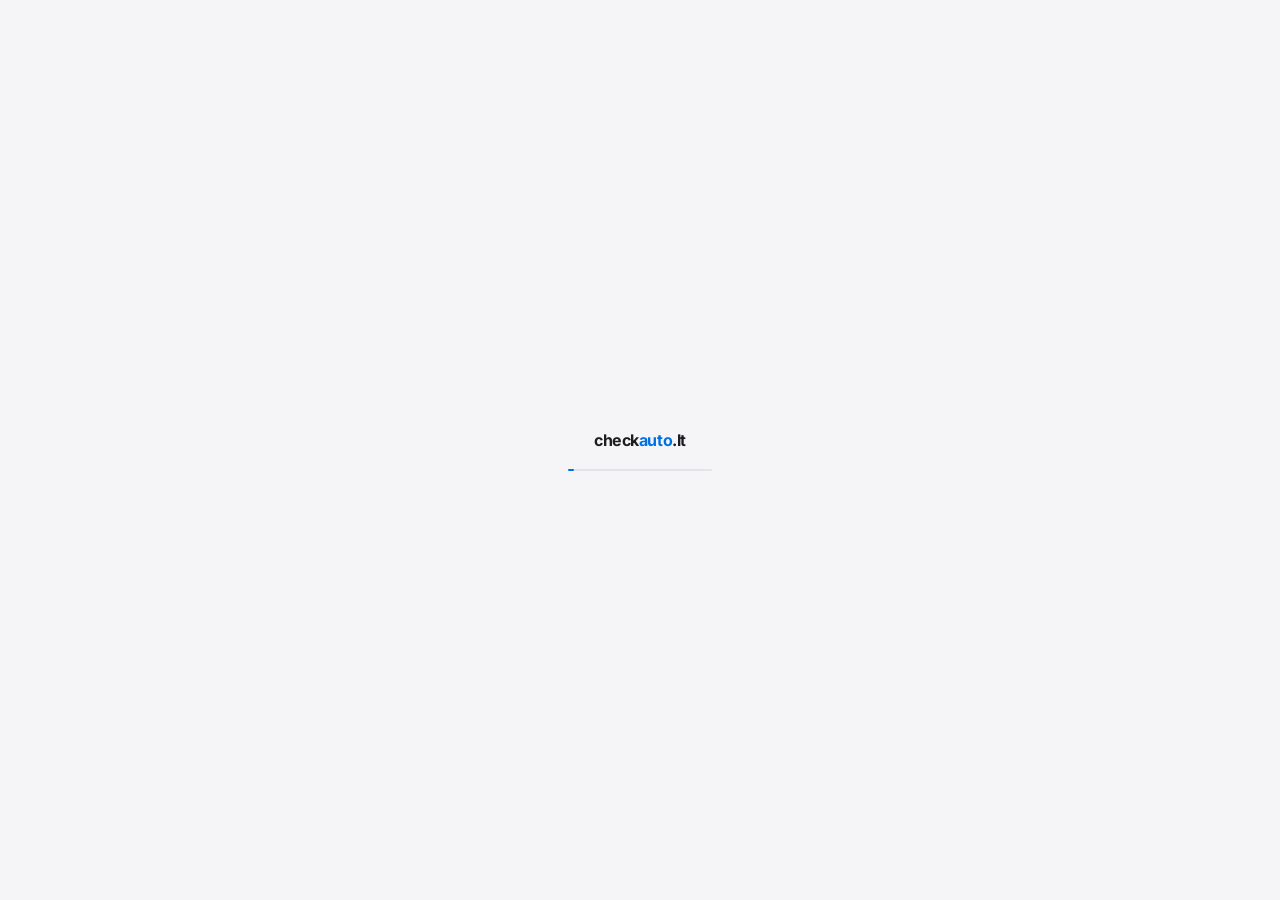
==== index.html @ 71b00481 "Fit company billing details to the invoice PDF; show Bill to Reading the admin-bookings function sho" ====
<!DOCTYPE html>
<html lang="en">
<head>
  <meta charset="UTF-8">
  <meta name="viewport" content="width=device-width, initial-scale=1.0">
  <meta name="robots" content="noindex, nofollow">
  <meta name="referrer" content="no-referrer">
  <meta http-equiv="Content-Security-Policy" content="default-src 'self'; base-uri 'none'; object-src 'none'; script-src 'self'; style-src 'self' 'unsafe-inline'; img-src 'self' data:; connect-src 'self' https://ddhhhieitupjixynjrry.supabase.co wss://ddhhhieitupjixynjrry.supabase.co; form-action 'self'; upgrade-insecure-requests">
  <script src="js/frame-guard.js?v=20260730-1"></script>
  <script defer src="js/startup-progress.js?v=20261004-4"></script>
  <title>Dashboard · checkauto.lt</title>
  <link rel="stylesheet" href="admin.css?v=20261106-9">
  <link rel="icon" type="image/svg+xml" href="favicon.svg">
</head>
<body class="admin-page" data-admin-page="dashboard">
  <a class="admin-skip-link" href="#admin-main">Skip to main content</a>
  <div class="admin-app" data-admin-app>
    <section class="admin-loading" data-admin-loading role="status" aria-live="polite" aria-busy="true" aria-label="Loading admin interface">
      <div>
        <div class="admin-brand">check<span>auto</span>.lt</div>
        <div class="admin-startup-progress" aria-hidden="true"><span data-startup-progress></span></div>
      </div>
    </section>

    <div class="admin-console" data-admin-console hidden>
      <div data-admin-shell></div>
      <main id="admin-main" tabindex="-1" data-page-root></main>
    </div>
  </div>

  <script type="module" src="js/admin.js?v=20261106-10"></script>
</body>
</html>
---- admin.css ----
/* ==========================================================================
   checkauto.lt admin interface

   A single UI foundation for the static admin routes. The system is dense on
   pointer devices, touch-friendly on coarse pointers, and follows the browser
   appearance preference without imitating native platform chrome.

   Brand: the public site's language (Inter, warm neutrals, one blue accent,
   pill buttons, soft borderless tiles). Text links use the darker link blue
   the public site uses so they stay readable on grey surfaces.
   ========================================================================== */

/* Inter, variable 400-700, the same subsets the public site serves. */
@font-face {
  font-family: "Inter";
  font-style: normal;
  font-weight: 400 700;
  font-display: swap;
  src: url("fonts/Inter-latin-ext.woff2?v=20261105-1") format("woff2");
  unicode-range: U+0100-02BA, U+02BD-02C5, U+02C7-02CC, U+02CE-02D7, U+02DD-02FF, U+0304, U+0308, U+0329, U+1D00-1DBF, U+1E00-1E9F, U+1EF2-1EFF, U+2020, U+20A0-20AB, U+20AD-20C0, U+2113, U+2C60-2C7F, U+A720-A7FF;
}

@font-face {
  font-family: "Inter";
  font-style: normal;
  font-weight: 400 700;
  font-display: swap;
  src: url("fonts/Inter-latin.woff2?v=20261105-1") format("woff2");
  unicode-range: U+0000-00FF, U+0131, U+0152-0153, U+02BB-02BC, U+02C6, U+02DA, U+02DC, U+0304, U+0308, U+0329, U+2000-206F, U+20AC, U+2122, U+2191, U+2193, U+2212, U+2215, U+FEFF, U+FFFD;
}

:root {
  color-scheme: light;

  --admin-canvas: #f5f5f7;
  --admin-surface: #ffffff;
  --admin-surface-subtle: #f7f7f8;
  --admin-surface-hover: #efeff2;
  --admin-surface-selected: #e8f2fc;
  --admin-text: #1d1d1f;
  --admin-text-secondary: #6e6e73;
  --admin-text-tertiary: #707075;
  --admin-border: #e3e3e8;
  --admin-border-strong: #bdbdc2;
  --admin-accent: #0071e3;
  --admin-accent-hover: #0077ed;
  --admin-accent-soft: #e8f2fc;
  --admin-link: #0066cc;
  --admin-field: #f0f0f2;
  --admin-field-hover: #e8e8eb;
  --admin-on-accent: #ffffff;
  --admin-focus: #0071e3;
  --admin-danger: #c9251c;
  --admin-danger-hover: #a81e17;
  --admin-danger-soft: #ffefee;
  --admin-warning: #9a5300;
  --admin-warning-soft: #fff3e2;
  --admin-success: #1d7a36;
  --admin-success-soft: #ebf9ee;
  --admin-info: #0066cc;
  --admin-info-soft: #e8f2fc;
  --admin-backdrop: rgb(29 29 31 / 50%);

  --admin-font:
    "Inter",
    -apple-system,
    BlinkMacSystemFont,
    "Segoe UI",
    Roboto,
    Helvetica,
    Arial,
    sans-serif;
  --admin-font-mono:
    ui-monospace,
    Consolas,
    "Liberation Mono",
    monospace;

  --admin-text-xs: 0.8125rem;
  --admin-text-sm: 0.875rem;
  --admin-text-md: 1rem;
  --admin-text-lg: 1.125rem;
  --admin-text-xl: clamp(1.45rem, 2.2vw, 1.8rem);

  --admin-space-1: 0.25rem;
  --admin-space-2: 0.5rem;
  --admin-space-3: 0.875rem;
  --admin-space-4: 1.125rem;
  --admin-space-5: 1.5rem;
  --admin-space-6: 2rem;

  --admin-control-height: 2.25rem;
  --admin-control-radius: 0.5rem;
  --admin-button-radius: 980px;
  --admin-panel-radius: 0.75rem;
  --admin-tile-radius: 1.25rem;
  --admin-sidebar-width: 12.75rem;
  --admin-calendar-hour: 56px;

  --admin-shadow-popover: 0 12px 36px rgb(0 0 0 / 12%);
  --admin-shadow-modal: 0 24px 64px rgb(0 0 0 / 22%);
  --admin-ease: cubic-bezier(0.2, 0, 0, 1);
  --admin-duration: 140ms;
}

*,
*::before,
*::after {
  box-sizing: border-box;
}

html {
  min-width: 0;
  min-height: 100%;
  background: var(--admin-canvas);
  -webkit-text-size-adjust: 100%;
  text-size-adjust: 100%;
}

body {
  min-width: 0;
  min-height: 100vh;
  min-height: 100dvh;
  margin: 0;
  overflow-x: hidden;
  color: var(--admin-text);
  background: var(--admin-canvas);
  font-family: var(--admin-font);
  font-size: var(--admin-text-sm);
  line-height: 1.45;
  -webkit-font-smoothing: antialiased;
  -moz-osx-font-smoothing: grayscale;
}

/* One compact scale for every page, the dashboard included. */
body {
  --admin-text-xl: clamp(1.25rem, 2vw, 1.5rem);
  --admin-space-3: 0.75rem;
  --admin-space-4: 1rem;
  --admin-space-5: 1.25rem;
  --admin-space-6: 1.5rem;
  --admin-panel-header-padding: 0.75rem 1rem;
  --admin-panel-header-compact-padding: 0.375rem 0.75rem;
  --admin-button-weight: 600;
  --admin-segmented-button-height: 2rem;
  --admin-page-root-padding: 0.5rem 0.5rem 1.25rem;
  --admin-field-padding: 0.375rem 0.625rem;
  --admin-textarea-height: 6rem;
  --admin-data-head-padding: 0.375rem 1rem;
  --admin-row-height: 3rem;
  --admin-row-padding: 0.5rem 1rem;
  --admin-mini-item-height: 3rem;
  --admin-mini-item-padding: 0.5rem 0.75rem;
  --admin-empty-height: 5.5rem;
  --admin-empty-compact-height: 3.75rem;
  --admin-empty-compact-padding: 0.75rem;
  --admin-modal-padding: 1.25rem;
}

body.admin-modal-open,
body.admin-slot-editor-open,
body.is-nav-open {
  overflow: hidden;
}

button,
input,
textarea,
select {
  color: inherit;
  font: inherit;
}

button {
  border: 0;
}

button,
summary,
select {
  cursor: pointer;
}

button[disabled],
input[disabled],
textarea[disabled],
select[disabled] {
  cursor: not-allowed;
}

input,
textarea,
select {
  min-width: 0;
}

a {
  color: inherit;
  text-decoration: none;
}

h1,
h2,
h3,
h4,
p {
  margin: 0;
}

h1,
h2,
h3,
h4 {
  color: var(--admin-text);
  line-height: 1.2;
}

h1 {
  font-size: var(--admin-text-xl);
  font-weight: 700;
  letter-spacing: -0.025em;
}

h2 {
  font-size: var(--admin-text-lg);
  font-weight: 700;
  letter-spacing: -0.012em;
}

h3 {
  font-size: var(--admin-text-md);
  font-weight: 700;
}

h1 {
  font-weight: 700;
}

:is(h2, h3) {
  font-weight: 600;
}

p {
  color: var(--admin-text-secondary);
}

fieldset {
  min-width: 0;
  margin: 0;
  padding: 0;
  border: 0;
}

.admin-page [hidden] {
  display: none !important;
}

.admin-page :is(
  a,
  button,
  input,
  textarea,
  select,
  summary,
  [tabindex]:not([tabindex="-1"])
):focus-visible {
  outline: 2px solid var(--admin-focus);
  outline-offset: 2px;
}

.admin-page :is(input, textarea, select):focus-visible {
  border-color: var(--admin-focus);
  background-color: var(--admin-surface);
  box-shadow: 0 0 0 3px color-mix(in srgb, var(--admin-focus) 20%, transparent);
}

.admin-skip-link {
  position: fixed;
  z-index: 1000;
  inset-block-start: var(--admin-space-3);
  inset-inline-start: var(--admin-space-3);
  padding: 0.55rem 0.75rem;
  border: 1px solid var(--admin-border-strong);
  border-radius: var(--admin-control-radius);
  color: var(--admin-text);
  background: var(--admin-surface);
  font-weight: 700;
  transform: translateY(calc(-100% - 2rem));
  transition: transform var(--admin-duration) var(--admin-ease);
}

.admin-skip-link:focus {
  box-shadow: var(--admin-shadow-popover);
  transform: translateY(0);
}

/* Headings and regions that only receive focus from script get no ring. */
.admin-page [tabindex="-1"]:focus {
  outline: none;
}

/* Shell and authentication
   ========================================================================== */

.admin-page,
.admin-app,
.admin-console {
  min-height: 100vh;
  min-height: 100dvh;
}

.admin-console {
  width: 100%;
  margin-inline: 0;
  padding: 0.75rem;
  display: grid;
  grid-template-columns: var(--admin-sidebar-width) minmax(0, 1fr);
  align-items: start;
  gap: 0.75rem;
}

[data-admin-shell] {
  display: contents;
}

[data-page-root] {
  grid-column: 2;
  min-width: 0;
  padding: var(--admin-page-root-padding, var(--admin-space-3) var(--admin-space-3) var(--admin-space-6));
}

.admin-sidebar {
  grid-column: 1;
  position: sticky;
  inset-block-start: var(--admin-space-3);
  height: calc(100vh - (2 * var(--admin-space-3)));
  height: calc(100dvh - (2 * var(--admin-space-3)));
  min-height: 28rem;
  overflow-y: auto;
  overscroll-behavior: contain;
  scrollbar-gutter: stable;
  padding: 0.75rem;
  display: flex;
  flex-direction: column;
  border: 1px solid var(--admin-border);
  border-radius: var(--admin-panel-radius);
  background: var(--admin-surface);
}

.admin-brand {
  display: inline-flex;
  align-items: center;
  width: max-content;
  color: var(--admin-text);
  font-size: 1rem;
  font-weight: 700;
  letter-spacing: -0.03em;
}

.admin-brand span {
  color: var(--admin-accent);
}

.admin-sidebar-brand {
  margin: 0;
  padding-inline: 0.5rem;
}

.admin-sidebar-header {
  display: flex;
  align-items: center;
  justify-content: space-between;
  gap: var(--admin-space-1);
  margin-block-end: 0.875rem;
}

.admin-sidebar-header-actions {
  display: flex;
  align-items: center;
  gap: var(--admin-space-1);
  margin-inline-start: auto;
}

.admin-notifications-link {
  position: relative;
  flex: 0 0 auto;
}

.admin-notifications-link .admin-icon {
  width: 1.25rem;
  height: 1.25rem;
}

.admin-notifications-link.is-active,
.admin-notifications-link[aria-current="page"] {
  color: var(--admin-link);
  background: var(--admin-accent-soft);
}

.admin-notifications-link .admin-notification-badge {
  position: absolute;
  inset-block-start: -.2rem;
  inset-inline-end: -.2rem;
  min-width: 1.125rem;
  height: 1.125rem;
  padding-inline: .25rem;
  font-size: .625rem;
  line-height: 1;
  box-shadow: 0 0 0 2px var(--admin-surface);
}

.admin-sidebar .admin-sidebar-close {
  display: none;
}

.admin-sidebar-nav {
  display: grid;
  gap: 0.875rem;
}

[data-admin-owner-nav] {
  display: contents;
}

.admin-nav-group {
  display: grid;
  gap: 0.2rem;
}

.admin-nav-group-label,
.admin-nav-group h2 {
  margin: 0 0 0.25rem;
  padding-inline: var(--admin-space-2);
  color: var(--admin-text-tertiary);
  font-size: 0.75rem;
  font-weight: 600;
  line-height: 1.3;
}

.admin-nav-group a,
.admin-nav a {
  min-height: var(--admin-control-height);
  padding: 0.25rem 0.5rem;
  display: flex;
  align-items: center;
  border: 1px solid transparent;
  border-radius: var(--admin-control-radius);
  color: var(--admin-text-secondary);
  font-weight: 600;
  transition:
    color var(--admin-duration) var(--admin-ease),
    background-color var(--admin-duration) var(--admin-ease);
}

.admin-nav-group a:hover,
.admin-nav a:hover {
  color: var(--admin-text);
  background: var(--admin-surface-hover);
}

.admin-nav-group a.is-active,
.admin-nav-group a[aria-current="page"],
.admin-nav a.is-active,
.admin-nav a[aria-current="page"] {
  color: var(--admin-link);
  background: var(--admin-accent-soft);
}

.admin-nav-unavailable {
  min-height: var(--admin-control-height);
  padding: 0.25rem 0.5rem;
  display: flex;
  align-items: center;
  justify-content: space-between;
  gap: var(--admin-space-1);
  color: var(--admin-text-tertiary);
}

.admin-nav-unavailable-label {
  padding: 0;
  color: inherit;
  background: transparent;
  font-weight: 600;
  text-align: start;
}

.admin-nav-info-wrap {
  position: relative;
  display: inline-flex;
  align-items: center;
}

.admin-nav-info {
  width: 1.75rem;
  height: 1.75rem;
  padding: 0;
  display: inline-grid;
  place-items: center;
  border-radius: var(--admin-control-radius);
  color: var(--admin-text-tertiary);
  background: transparent;
  cursor: help;
}

.admin-nav-info .admin-icon {
  width: 1rem;
  height: 1rem;
}

.admin-nav-info:hover,
.admin-nav-info:focus-visible {
  color: var(--admin-text);
  background: var(--admin-surface-hover);
}

.admin-nav-info-tip {
  position: absolute;
  z-index: 5;
  inset-block-start: calc(100% + 0.15rem);
  inset-inline-end: 0;
  width: max-content;
  max-width: 10rem;
  padding: 0.35rem 0.5rem;
  visibility: hidden;
  border: 1px solid var(--admin-border-strong);
  border-radius: var(--admin-control-radius);
  color: var(--admin-text);
  background: var(--admin-surface);
  box-shadow: var(--admin-shadow-popover);
  font-size: var(--admin-text-xs);
  font-weight: 600;
  pointer-events: none;
}

.admin-nav-info-wrap:is(:hover, :focus-within) .admin-nav-info-tip {
  visibility: visible;
}

.admin-sidebar-account {
  position: relative;
  margin-block-start: auto;
  padding-block-start: 0.75rem;
  border-block-start: 1px solid var(--admin-border);
}

.admin-shell-actions {
  display: grid;
  grid-template-columns: minmax(0, 1fr) auto;
  align-items: center;
  gap: var(--admin-space-1);
}

.admin-account-trigger.admin-button {
  min-width: 0;
  padding-inline: var(--admin-space-2);
  justify-content: flex-start;
  color: var(--admin-text);
}

.admin-account-trigger [data-admin-user] {
  min-width: 0;
  overflow: hidden;
  text-overflow: ellipsis;
  white-space: nowrap;
}

.admin-account-chevron {
  display: flex;
  margin-inline-start: auto;
  color: var(--admin-text-tertiary);
  transform: rotate(-90deg);
}

.admin-account-trigger[aria-expanded="true"] {
  background: var(--admin-surface-hover);
}

.admin-account-trigger[aria-expanded="true"] .admin-account-chevron {
  transform: rotate(90deg);
}

.admin-account-menu {
  position: absolute;
  z-index: 2;
  inset-inline: 0;
  inset-block-end: calc(100% - var(--admin-space-4) + var(--admin-space-2));
  padding: var(--admin-space-1);
  display: grid;
  gap: 0.125rem;
  border: 1px solid var(--admin-border);
  border-radius: var(--admin-panel-radius);
  background: var(--admin-surface);
  box-shadow: var(--admin-shadow-popover);
}

.admin-account-menu-item {
  width: 100%;
  min-height: var(--admin-control-height);
  padding: 0.5rem var(--admin-space-2);
  display: flex;
  align-items: center;
  gap: var(--admin-space-2);
  border: 0;
  border-radius: var(--admin-control-radius);
  color: var(--admin-text);
  background: transparent;
  font: inherit;
  text-align: start;
  cursor: pointer;
}

.admin-account-menu-item:hover,
.admin-account-menu-item:focus-visible {
  background: var(--admin-surface-hover);
}

.admin-account-menu-item:active {
  background: var(--admin-surface-selected);
}

.admin-account-menu-item[data-admin-logout] {
  color: var(--admin-danger);
}

.admin-sync-state.admin-button {
  border-color: transparent;
  border-radius: 50%;
  color: var(--admin-success);
  background: transparent;
}

.admin-sync-state:hover {
  background: var(--admin-success-soft);
}

.admin-sync-state[data-state="loading"] {
  color: var(--admin-info);
  cursor: progress;
}

.admin-sync-state[data-state="loading"]:hover {
  background: var(--admin-info-soft);
}

.admin-sync-state[data-state="error"] {
  color: var(--admin-danger);
}

.admin-sync-state[data-state="error"]:hover {
  background: var(--admin-danger-soft);
}

.admin-sync-state [data-sync-icon] {
  display: none;
}

.admin-sync-state[data-state="synced"] [data-sync-icon="synced"],
.admin-sync-state[data-state="loading"] [data-sync-icon="loading"],
.admin-sync-state[data-state="error"] [data-sync-icon="error"] {
  display: flex;
}

.admin-sync-state [data-sync-icon] .admin-icon {
  width: 1.125rem;
  height: 1.125rem;
  flex-basis: 1.125rem;
}

.admin-sync-state[data-state="loading"] [data-sync-icon] .admin-icon {
  animation: admin-spin 1s linear infinite reverse;
}

.admin-sync-announcement {
  position: absolute;
  width: 1px;
  height: 1px;
  overflow: hidden;
  clip-path: inset(50%);
  white-space: nowrap;
}

.admin-icon-settings {
  -webkit-mask-image: url("icons/settings.svg");
  mask-image: url("icons/settings.svg");
}

.admin-mobile-header,
.admin-sidebar-scrim {
  display: none;
}

.admin-loading,
.admin-login {
  min-height: 100vh;
  min-height: 100dvh;
  padding: 1rem;
  display: grid;
  place-items: center;
}

.admin-loading > div {
  width: min(100%, 22rem);
  padding: var(--admin-space-5);
  border: 1px solid var(--admin-border);
  border-radius: var(--admin-panel-radius);
  background: var(--admin-surface);
}

.admin-loading p {
  margin-block-start: var(--admin-space-2);
}

.admin-loading h1 {
  margin: var(--admin-space-5) 0 0;
  font-size: var(--admin-text-xl);
}

.admin-loading .admin-button {
  margin-block-start: var(--admin-space-4);
}

.admin-loading[data-admin-loading] > div {
  width: 9rem;
  max-width: 100%;
  padding: 0;
  border: 0;
  border-radius: 0;
  background: transparent;
  display: grid;
  justify-items: center;
  gap: 1rem;
}

.admin-startup-progress {
  width: 100%;
  height: 2px;
  overflow: hidden;
  border-radius: 1px;
  background: var(--admin-border);
}

.admin-startup-progress > span {
  display: block;
  width: 100%;
  height: 100%;
  background: var(--admin-accent);
  transform: scaleX(.04);
  transform-origin: left;
  transition: transform 160ms linear;
}

:dir(rtl) .admin-startup-progress > span {
  transform-origin: right;
}

.admin-login-page {
  background: var(--admin-canvas);
}

/* Sign-in, two-step and reset: the wordmark above one borderless card,
   one heading per step, full-width actions stacked under the fields. */
.admin-login-stack {
  width: min(100%, 25rem);
  display: grid;
  gap: 1.5rem;
}

.admin-login-brand {
  justify-self: center;
  font-size: 1.25rem;
}

.admin-login-panel {
  min-width: 0;
  padding: clamp(1.25rem, 5vw, 2rem);
  border-radius: var(--admin-tile-radius);
  background: var(--admin-surface);
}

.admin-login-panel h1 {
  margin: 0;
  font-size: 1.5rem;
  letter-spacing: -0.02em;
}

.admin-login-session {
  margin: var(--admin-space-2) 0 0;
  color: var(--admin-text-secondary);
}

.admin-login-panel form {
  margin-block-start: 1.25rem;
  display: grid;
  gap: 1rem;
}

.admin-login-panel form > .admin-button,
.admin-mfa-actions .admin-button {
  width: 100%;
}

.admin-mfa-step > p {
  margin: var(--admin-space-2) 0 0;
  color: var(--admin-text-secondary);
  line-height: 1.55;
}

.admin-password-guidance {
  margin: calc(var(--admin-space-2) * -1) 0 0;
  color: var(--admin-text-secondary);
  font-size: var(--admin-text-xs);
}

/* The code stays on white in dark mode so phones can read it. */
.admin-mfa-qr {
  width: min(100%, 12rem);
  aspect-ratio: 1;
  margin: 1.25rem auto 0;
  padding: var(--admin-space-3);
  display: grid;
  place-items: center;
  border-radius: 0.75rem;
  background: #fff;
}

.admin-mfa-qr img {
  width: 100%;
  height: auto;
  display: block;
}

.admin-mfa-manual {
  margin-block-start: var(--admin-space-3);
  text-align: center;
}

.admin-mfa-manual summary {
  min-height: var(--admin-control-height);
  display: inline-flex;
  align-items: center;
  color: var(--admin-link);
  font-size: var(--admin-text-sm);
  font-weight: 600;
  cursor: pointer;
}

.admin-mfa-secret {
  min-width: 0;
  margin-block-start: var(--admin-space-2);
  display: flex;
  align-items: center;
  gap: var(--admin-space-2);
  text-align: start;
}

.admin-mfa-secret code {
  min-width: 0;
  flex: 1;
  padding: 0.625rem 0.75rem;
  overflow-wrap: anywhere;
  border-radius: var(--admin-control-radius);
  background: var(--admin-field);
  color: var(--admin-text);
  font-family: var(--admin-font-mono);
  font-size: var(--admin-text-xs);
}

.admin-mfa-trust {
  align-items: start !important;
}

.admin-mfa-trust input {
  margin-block-start: 0.15rem;
}

.admin-mfa-actions {
  display: grid;
  gap: var(--admin-space-2);
}

.admin-mfa-code-list {
  margin: 1.25rem 0 0;
  padding: 1rem 1rem 1rem 2.5rem;
  display: grid;
  grid-template-columns: repeat(2, minmax(0, 1fr));
  gap: 0.625rem 2.5rem;
  border-radius: 0.75rem;
  background: var(--admin-field);
}

.admin-mfa-code-list li {
  min-width: 0;
  font-family: var(--admin-font-mono);
  font-size: var(--admin-text-sm);
  font-variant-numeric: tabular-nums;
  line-height: 1.4;
  overflow-wrap: anywhere;
}

.admin-mfa-code-list li::marker {
  color: var(--admin-text-tertiary);
  font-family: var(--admin-font);
  font-size: var(--admin-text-xs);
}

.admin-mfa-code-tools {
  margin-block-start: var(--admin-space-3);
  display: grid;
  grid-template-columns: repeat(2, minmax(0, 1fr));
  gap: var(--admin-space-2);
}

.admin-mfa-acknowledge {
  margin-block-start: 1rem;
  align-items: start !important;
}

.admin-mfa-acknowledge input {
  margin-block-start: 0.15rem;
}

[data-admin-mfa-codes] > .admin-mfa-actions {
  margin-block-start: 1rem;
}

[data-admin-mfa-codes] > .admin-status:not(:empty) {
  margin-block-start: var(--admin-space-3);
}

/* When the codes failed to arrive only the error and "Create new codes" show. */
.admin-mfa-code-list:empty,
[data-admin-mfa-codes]:has(.admin-mfa-code-list:empty) .admin-mfa-code-tools,
[data-admin-mfa-codes]:has(.admin-mfa-code-list:empty) .admin-mfa-acknowledge,
[data-admin-mfa-codes]:has(.admin-mfa-code-list:empty) > p:not(.admin-status) {
  display: none !important;
}

[data-admin-mfa-codes] > .admin-status:first-child:not(:empty) {
  margin-block: 1rem;
}

@media (max-width: 22rem) {
  .admin-mfa-code-list {
    grid-template-columns: minmax(0, 1fr);
  }
}

/* Buttons, icons, fields, and filters
   ========================================================================== */

.admin-button {
  min-width: 0;
  min-height: var(--admin-control-height);
  padding: 0.35rem 0.9rem;
  display: inline-flex;
  flex: 0 0 auto;
  align-items: center;
  justify-content: center;
  gap: 0.4rem;
  overflow: visible;
  border: 1px solid transparent;
  border-radius: var(--admin-button-radius);
  color: var(--admin-text);
  background: transparent;
  font-size: var(--admin-text-sm);
  font-weight: var(--admin-button-weight, 600);
  line-height: 1;
  text-align: center;
  text-overflow: clip;
  white-space: nowrap;
  transition:
    color var(--admin-duration) var(--admin-ease),
    background-color var(--admin-duration) var(--admin-ease),
    border-color var(--admin-duration) var(--admin-ease),
    transform var(--admin-duration) var(--admin-ease);
}

.admin-button:not([disabled]):active,
.admin-segmented button:not([disabled]):active,
.admin-preview-close:not([disabled]):active {
  transform: translateY(1px);
}

.admin-button-primary {
  color: var(--admin-on-accent);
  background: var(--admin-accent);
  border-color: var(--admin-accent);
}

.admin-button-primary:hover {
  background: var(--admin-accent-hover);
  border-color: var(--admin-accent-hover);
}

.admin-button-secondary {
  color: var(--admin-text);
  background: var(--admin-surface);
  border-color: var(--admin-border-strong);
}

.admin-button-secondary:hover {
  background: var(--admin-surface-hover);
  border-color: var(--admin-text-tertiary);
}

.admin-button-ghost {
  color: var(--admin-text-secondary);
  background: transparent;
  border-color: transparent;
}

.admin-button-ghost:hover {
  color: var(--admin-text);
  background: var(--admin-surface-hover);
}

.admin-button-danger {
  color: var(--admin-danger);
  background: var(--admin-surface);
  border-color: color-mix(in srgb, var(--admin-danger) 38%, var(--admin-border));
}

.admin-button-danger:hover {
  color: var(--admin-danger-hover);
  background: var(--admin-danger-soft);
  border-color: var(--admin-danger);
}

.admin-button[disabled] {
  opacity: 0.5;
}

.admin-button::before {
  content: "";
  display: none;
  width: 0.85rem;
  height: 0.85rem;
  flex: 0 0 0.85rem;
  border: 2px solid currentColor;
  border-inline-end-color: transparent;
  border-radius: 50%;
}

.admin-button.is-loading::before {
  display: block;
  animation: admin-spin 700ms linear infinite;
}

@keyframes admin-spin {
  to {
    transform: rotate(1turn);
  }
}

.admin-icon-button,
.admin-preview-close {
  width: var(--admin-control-height);
  min-width: var(--admin-control-height);
  height: var(--admin-control-height);
  min-height: var(--admin-control-height);
  padding: 0;
  display: inline-grid;
  place-items: center;
  line-height: 0;
}

.admin-icon {
  width: 1rem;
  height: 1rem;
  flex: 0 0 1rem;
  display: inline-block;
  background: currentColor;
  -webkit-mask-position: center;
  mask-position: center;
  -webkit-mask-repeat: no-repeat;
  mask-repeat: no-repeat;
  -webkit-mask-size: contain;
  mask-size: contain;
}

.admin-icon-arrow-left {
  -webkit-mask-image: url("icons/arrow-left.svg");
  mask-image: url("icons/arrow-left.svg");
}

.admin-icon-bell {
  -webkit-mask-image: url("icons/bell.svg");
  mask-image: url("icons/bell.svg");
}

.admin-icon-alert-circle {
  -webkit-mask-image: url("icons/alert-circle.svg");
  mask-image: url("icons/alert-circle.svg");
}

.admin-icon-calendar-event {
  -webkit-mask-image: url("icons/calendar-event.svg");
  mask-image: url("icons/calendar-event.svg");
}

.admin-icon-circle-check {
  -webkit-mask-image: url("icons/circle-check.svg");
  mask-image: url("icons/circle-check.svg");
}

.admin-icon-chevron-left {
  -webkit-mask-image: url("icons/chevron-left.svg");
  mask-image: url("icons/chevron-left.svg");
}

.admin-icon-chevron-right {
  -webkit-mask-image: url("icons/chevron-right.svg");
  mask-image: url("icons/chevron-right.svg");
}

.admin-icon-logout {
  -webkit-mask-image: url("icons/logout-2.svg");
  mask-image: url("icons/logout-2.svg");
}

.admin-icon-external-link {
  -webkit-mask-image: url("icons/external-link.svg");
  mask-image: url("icons/external-link.svg");
}

.admin-icon-file-invoice {
  -webkit-mask-image: url("icons/file-invoice.svg");
  mask-image: url("icons/file-invoice.svg");
}

.admin-icon-info-circle {
  -webkit-mask-image: url("icons/info-circle.svg");
  mask-image: url("icons/info-circle.svg");
}

.admin-icon-mail {
  -webkit-mask-image: url("icons/mail.svg");
  mask-image: url("icons/mail.svg");
}

.admin-icon-map-pin {
  -webkit-mask-image: url("icons/map-pin.svg");
  mask-image: url("icons/map-pin.svg");
}

.admin-icon-menu {
  -webkit-mask-image: url("icons/menu-2.svg");
  mask-image: url("icons/menu-2.svg");
}

.admin-icon-plus {
  -webkit-mask-image: url("icons/plus.svg");
  mask-image: url("icons/plus.svg");
}

.admin-icon-pencil {
  -webkit-mask-image: url("icons/pencil.svg");
  mask-image: url("icons/pencil.svg");
}

.admin-icon-phone {
  -webkit-mask-image: url("icons/phone.svg");
  mask-image: url("icons/phone.svg");
}

.admin-icon-refresh {
  -webkit-mask-image: url("icons/refresh.svg");
  mask-image: url("icons/refresh.svg");
}

.admin-icon-refund {
  -webkit-mask-image: url("icons/refund.svg");
  mask-image: url("icons/refund.svg");
}

.admin-icon-history {
  -webkit-mask-image: url("icons/history.svg");
  mask-image: url("icons/history.svg");
}

.admin-icon-send {
  -webkit-mask-image: url("icons/send.svg");
  mask-image: url("icons/send.svg");
}

.admin-icon-sort-ascending {
  -webkit-mask-image: url("icons/sort-ascending.svg");
  mask-image: url("icons/sort-ascending.svg");
}

.admin-icon-sort-descending {
  -webkit-mask-image: url("icons/sort-descending.svg");
  mask-image: url("icons/sort-descending.svg");
}

.admin-icon-x {
  -webkit-mask-image: url("icons/x.svg");
  mask-image: url("icons/x.svg");
}

.admin-icon-dots {
  -webkit-mask-image: url("icons/dots.svg");
  mask-image: url("icons/dots.svg");
}

.admin-icon-user {
  -webkit-mask-image: url("icons/user.svg");
  mask-image: url("icons/user.svg");
}

.admin-action-buttons,
.admin-page-actions {
  min-width: 0;
  display: flex;
  align-items: center;
  justify-content: flex-end;
  gap: var(--admin-space-2);
  flex-wrap: wrap;
}

.admin-segmented {
  width: max-content;
  max-width: 100%;
  min-width: 0;
  padding: 0.125rem;
  display: inline-flex;
  flex: 0 0 auto;
  align-items: center;
  gap: 0.125rem;
  overflow-x: auto;
  overscroll-behavior-inline: contain;
  border: 0;
  border-radius: var(--admin-button-radius);
  background: color-mix(in srgb, var(--admin-text) 6%, var(--admin-surface));
  scrollbar-width: none;
}

.admin-segmented::-webkit-scrollbar {
  display: none;
}

.admin-segmented button {
  min-width: max-content;
  min-height: var(--admin-segmented-button-height, 1.75rem);
  padding: 0.3rem 0.75rem;
  display: inline-flex;
  flex: 0 0 auto;
  align-items: center;
  justify-content: center;
  border: 0;
  border-radius: var(--admin-button-radius);
  color: var(--admin-text-secondary);
  background: transparent;
  font-size: var(--admin-text-xs);
  font-weight: 700;
  line-height: 1;
  white-space: nowrap;
  transition:
    color var(--admin-duration) var(--admin-ease),
    background-color var(--admin-duration) var(--admin-ease),
    transform var(--admin-duration) var(--admin-ease);
}

.admin-segmented button:hover {
  color: var(--admin-text);
}

.admin-auth-form-skeleton {
  min-width: 0;
  margin-block-start: var(--admin-space-4);
}

.admin-auth-form-skeleton > div {
  display: grid;
  gap: var(--admin-space-3);
}

.admin-auth-form-skeleton .admin-skeleton-control:last-child {
  width: min(100%, 9rem);
  margin-block-start: var(--admin-space-2);
}

.admin-segmented button.is-active,
.admin-segmented button[aria-pressed="true"],
.admin-segmented button[aria-selected="true"] {
  color: var(--admin-text);
  background: var(--admin-surface);
  box-shadow: 0 1px 3px rgb(0 0 0 / 12%), 0 0 0 0.5px rgb(0 0 0 / 4%);
}

.admin-segmented button[disabled] {
  opacity: 0.5;
}

.admin-segmented button.admin-segmented-icon {
  width: 1.75rem;
  min-width: 1.75rem;
  padding-inline: 0;
}

[data-admin-booking-sort] .admin-segmented-icon {
  display: inline-grid;
  place-items: center;
  overflow: hidden;
  font-size: 0;
  line-height: 0;
}

[data-admin-booking-sort] .admin-segmented-icon > .admin-icon {
  display: none;
}

[data-admin-booking-sort] .admin-segmented-icon::before {
  content: "";
  width: 1rem;
  height: 1rem;
  display: block;
  background: currentColor;
  -webkit-mask-position: center;
  mask-position: center;
  -webkit-mask-repeat: no-repeat;
  mask-repeat: no-repeat;
  -webkit-mask-size: contain;
  mask-size: contain;
}

[data-admin-booking-sort] [data-booking-sort="asc"]::before {
  -webkit-mask-image: url("icons/sort-ascending.svg");
  mask-image: url("icons/sort-ascending.svg");
}

[data-admin-booking-sort] [data-booking-sort="desc"]::before {
  -webkit-mask-image: url("icons/sort-descending.svg");
  mask-image: url("icons/sort-descending.svg");
}

.admin-login-panel label,
.admin-slot-form label,
.admin-day-schedule-form label,
.admin-action-form label,
.admin-repeat label,
.admin-search {
  min-width: 0;
  display: grid;
  gap: 0.35rem;
  color: var(--admin-text);
  font-size: var(--admin-text-xs);
  font-weight: 600;
}

/* Every text field, select and textarea is filled. :where keeps the
   specificity low so components can still adjust size or padding. */
.admin-page :where(
  input:not([type="checkbox"], [type="radio"], [type="range"], [type="hidden"], [type="file"], [type="color"], [type="submit"], [type="button"]),
  select,
  textarea
) {
  width: 100%;
  min-height: 2.5rem;
  padding: var(--admin-field-padding, 0.5rem 0.75rem);
  border: 1px solid transparent;
  border-radius: 0.625rem;
  color: var(--admin-text);
  background: var(--admin-field);
  line-height: 1.2;
  transition:
    background-color var(--admin-duration) var(--admin-ease),
    border-color var(--admin-duration) var(--admin-ease),
    box-shadow var(--admin-duration) var(--admin-ease);
}

.admin-page :is(input:not([type="checkbox"]):not([type="radio"]):not([type="range"]), select, textarea):not(:disabled):hover {
  background-color: var(--admin-field-hover);
}

.admin-action-form textarea {
  min-height: var(--admin-textarea-height, 8.5rem);
  resize: vertical;
  line-height: 1.45;
}

.admin-field-label {
  min-width: 0;
  display: inline-flex;
  align-items: baseline;
  gap: 0.2rem;
}

.admin-required-marker {
  color: var(--admin-text-tertiary);
  font-weight: 500;
  line-height: 1;
}

.admin-form-plain .admin-required-marker {
  display: none;
}

.admin-page :is(input, textarea, select)::placeholder {
  color: var(--admin-text-tertiary);
  opacity: 1;
}

.admin-page :is(input, textarea, select)[aria-invalid="true"] {
  border-color: var(--admin-danger);
  box-shadow: 0 0 0 2px color-mix(in srgb, var(--admin-danger) 18%, transparent);
}

.admin-page :is(input[type="checkbox"], input[type="radio"]) {
  accent-color: var(--admin-accent);
}

.admin-select-wrap {
  min-width: 0;
  display: block;
}

.admin-select-wrap select,
.admin-select-wrap select.is-customized {
  position: static;
  inset: auto;
  opacity: 1;
  pointer-events: auto;
  appearance: auto;
}

.admin-select-wrap::after,
.admin-select-wrap.has-custom-select::after,
.admin-custom-select,
.admin-date-picker-widget {
  display: none !important;
}

.admin-date-jump {
  min-width: 0;
  display: inline-flex;
  align-items: center;
  gap: 0.4rem;
  color: var(--admin-text-secondary);
  font-size: var(--admin-text-xs);
  font-weight: 600;
  white-space: nowrap;
}

.admin-date-jump input {
  width: 8.5rem;
  min-height: var(--admin-control-height);
  padding-block: 0.25rem;
}

.admin-search {
  width: min(100%, 28rem);
  margin: 0;
}

.admin-search input[type="search"] {
  appearance: none;
}

/* Password reset
   ========================================================================== */

.admin-reset-result {
  margin-block-start: var(--admin-space-3);
  display: grid;
  gap: var(--admin-space-2);
}

.admin-reset-result h2 {
  margin: 0;
  font-size: var(--admin-text-md);
}

.admin-reset-result p {
  margin: 0;
  color: var(--admin-text-secondary);
}

.admin-reset-result .admin-button {
  width: 100%;
  margin-block-start: var(--admin-space-3);
}

/* Page hierarchy and work surfaces
   ========================================================================== */

.admin-page-title {
  min-width: 0;
  display: flex;
  align-items: baseline;
  gap: var(--admin-space-3);
  flex-wrap: wrap;
}

.admin-count {
  color: var(--admin-text-secondary);
  font-size: var(--admin-text-xs);
  font-weight: 600;
}

/* Page-shaped loading states
   ========================================================================== */

.admin-skeleton {
  display: block;
  border-radius: 0.32rem;
  background: color-mix(in srgb, var(--admin-text-tertiary) 22%, var(--admin-surface-subtle));
  opacity: 0.38;
  animation: admin-skeleton-pulse 1.9s var(--admin-ease) infinite;
  animation-delay: var(--admin-skeleton-delay, 0ms);
}

@keyframes admin-skeleton-pulse {
  0%,
  100% {
    opacity: 0.38;
  }

  50% {
    opacity: 1;
  }
}

[data-page-root][data-load-state="error"] .admin-skeleton {
  opacity: 0.3;
  animation: none;
}

.admin-skeleton-line {
  width: 100%;
  height: 0.68rem;
}

.admin-skeleton-line-short {
  width: min(100%, 5rem);
}

.admin-skeleton-line-medium {
  width: min(100%, 8rem);
}

.admin-skeleton-line-wide {
  width: min(100%, 12rem);
}

.admin-skeleton-count {
  width: 4.75rem;
  height: 0.65rem;
}

.admin-skeleton-pill {
  width: 5.25rem;
  height: 1.2rem;
  border-radius: 999px;
}

.admin-skeleton-number {
  width: 1.35rem;
  height: 1.35rem;
}

.admin-skeleton-primary {
  display: grid;
  gap: 0.38rem;
}

.admin-skeleton-row {
  pointer-events: none;
}

.admin-skeleton-row:hover {
  background: var(--admin-surface);
}

.admin-skeleton-tile {
  min-height: 5.65rem;
  pointer-events: none;
  align-content: center;
  gap: 0.5rem;
}

.admin-skeleton-amount {
  width: 6rem;
  height: 1.25rem;
}

/* The count under a page title keeps one text line of height while loading. */
.admin-page-header .admin-page-meta {
  min-height: 1.45em;
}

.admin-page-header .admin-page-meta > .admin-skeleton {
  margin-block-start: 0.4em;
}

.admin-skeleton-stat {
  pointer-events: none;
}

.admin-skeleton-mini-item {
  pointer-events: none;
}

.admin-skeleton-account-name {
  width: min(42vw, 13rem);
  height: 1.15rem;
}

.admin-skeleton-account-email {
  width: min(54vw, 17rem);
  height: 0.9rem;
}

.admin-skeleton-control {
  width: 100%;
  height: var(--admin-control-height);
  border-radius: var(--admin-control-radius);
}

.admin-skeleton-control-tall {
  height: 5.25rem;
}

.admin-skeleton-square {
  width: 1rem;
  height: 1rem;
  border-radius: 0.25rem;
}

.admin-skeleton-form-grid {
  min-width: 0;
  padding: var(--admin-space-5);
  display: grid;
  grid-template-columns: repeat(2, minmax(0, 1fr));
  gap: var(--admin-space-4);
}

.admin-skeleton-field {
  min-width: 0;
  display: grid;
  align-content: start;
  gap: 0.45rem;
}

.admin-skeleton-field-wide {
  grid-column: 1 / -1;
}

.admin-skeleton-confirmation {
  min-width: 0;
  padding: var(--admin-space-5);
  display: grid;
  gap: var(--admin-space-5);
}

.admin-skeleton-confirmation-settings {
  display: grid;
  grid-template-columns: minmax(12rem, 18rem) minmax(12rem, 1fr);
  align-items: end;
  gap: var(--admin-space-4);
}

.admin-skeleton-confirmation-week {
  display: grid;
  gap: var(--admin-space-2);
}

.admin-skeleton-confirmation-day {
  min-width: 0;
  min-height: 3.7rem;
  padding: var(--admin-space-2);
  display: grid;
  grid-template-columns: 1rem minmax(7rem, 1fr) minmax(7.5rem, 0.45fr) minmax(7.5rem, 0.45fr);
  align-items: center;
  gap: var(--admin-space-3);
  border: 1px solid var(--admin-border);
  border-radius: var(--admin-control-radius);
  background: var(--admin-surface-subtle);
}

.admin-skeleton-calendar-range {
  width: min(100%, 8rem);
}

.admin-calendar-skeleton {
  min-width: 0;
  background: var(--admin-surface);
}

.admin-skeleton-calendar-scroll {
  width: 100%;
  overflow: hidden;
}

.admin-skeleton-calendar-grid {
  min-width: 48rem;
}

.admin-skeleton-calendar-head {
  min-height: 2.4rem;
  padding-inline: 0.55rem;
  display: grid;
  grid-template-columns: 3.05rem repeat(7, minmax(0, 1fr));
  align-items: center;
  gap: 0.75rem;
  border-block-end: 1px solid var(--admin-border);
}

.admin-skeleton-calendar-label {
  width: min(100%, 3.3rem);
  height: 0.62rem;
  justify-self: center;
}

.admin-skeleton-calendar-body {
  min-height: 27rem;
  display: grid;
  grid-template-columns: 3.6rem minmax(0, 1fr);
}

.admin-skeleton-calendar-times {
  padding: 1.4rem 0.55rem;
  display: grid;
  align-content: space-between;
  border-inline-end: 1px solid var(--admin-border);
  background: var(--admin-surface-subtle);
}

.admin-skeleton-calendar-time {
  width: 2rem;
  height: 0.48rem;
}

.admin-skeleton-calendar-days {
  display: grid;
  grid-template-columns: repeat(7, minmax(0, 1fr));
}

.admin-skeleton-calendar-day {
  min-width: 0;
  padding: 2.25rem 0.38rem 0.5rem;
  border-inline-start: 1px solid var(--admin-border);
  background:
    repeating-linear-gradient(
      to bottom,
      transparent 0,
      transparent calc(var(--admin-calendar-hour) - 1px),
      var(--admin-border) calc(var(--admin-calendar-hour) - 1px),
      var(--admin-border) var(--admin-calendar-hour)
    );
}

.admin-skeleton-calendar-day:first-child {
  border-inline-start: 0;
}

.admin-skeleton-calendar-event {
  width: 100%;
  height: 3.25rem;
  margin-block-end: 3.2rem;
  border-radius: 0.35rem;
}

.admin-skeleton-calendar-event-2 {
  height: 4.6rem;
  margin-block-start: 2rem;
}

.admin-skeleton-calendar-event-3 {
  height: 2.6rem;
  margin-block-start: 5rem;
}

.admin-skeleton-calendar-agenda {
  display: none;
}

.admin-skeleton-agenda-row {
  min-height: 4rem;
  padding: var(--admin-space-3);
  display: grid;
  grid-template-columns: 5rem minmax(0, 1fr) auto;
  align-items: center;
  gap: var(--admin-space-3);
  border-block-end: 1px solid var(--admin-border);
}

.admin-skeleton-agenda-copy {
  min-width: 0;
  display: grid;
  gap: 0.38rem;
}

.admin-load-feedback {
  min-height: 3rem;
  margin-block-end: var(--admin-space-3);
  padding: 0.65rem var(--admin-space-3);
  display: flex;
  align-items: center;
  justify-content: space-between;
  gap: var(--admin-space-3);
  border: 1px solid color-mix(in srgb, var(--admin-danger) 28%, var(--admin-border));
  border-radius: var(--admin-panel-radius);
  color: var(--admin-danger);
  background: color-mix(in srgb, var(--admin-danger-soft) 58%, var(--admin-surface));
  font-weight: 600;
}

[data-page-root][aria-busy="true"] :is(.admin-segmented button, .admin-date-jump input):disabled {
  opacity: 0.48;
}

.admin-panel {
  min-width: 0;
  overflow: hidden;
  border: 1px solid var(--admin-border);
  border-radius: var(--admin-panel-radius);
  background: var(--admin-surface);
}

.admin-panel-header {
  min-width: 0;
  padding: var(--admin-panel-header-padding, var(--admin-space-4) var(--admin-space-5));
  display: flex;
  align-items: center;
  justify-content: space-between;
  gap: var(--admin-space-3);
  flex-wrap: wrap;
  border-block-end: 1px solid var(--admin-border);
}

.admin-panel-header.admin-panel-header-compact {
  min-height: 2.75rem;
  padding: var(--admin-panel-header-compact-padding, var(--admin-space-2) var(--admin-space-4));
}

.admin-marketing-workspace-header h1 {
  font-size: 1.05rem;
  letter-spacing: -0.015em;
}

.admin-search-compact {
  display: block;
}

.admin-search-compact > span {
  position: absolute;
  width: 1px;
  height: 1px;
  overflow: hidden;
  clip-path: inset(50%);
  white-space: nowrap;
}

.admin-availability-calendar-layout,
.admin-customer-layout,
.admin-marketing-layout,
.admin-campaign-layout {
  min-width: 0;
}

.admin-availability-calendar-layout,
.admin-customer-layout {
  display: block;
}

.admin-marketing-layout {
  display: grid;
  grid-template-columns: minmax(0, 1.35fr) minmax(18rem, 0.65fr);
  gap: var(--admin-space-3);
  align-items: start;
}

.admin-marketing-compose,
.admin-marketing-history-panel {
  min-width: 0;
}

.admin-marketing-compose > .admin-action-form {
  margin-inline: var(--admin-space-4);
}

.admin-marketing-compose > .admin-action-form {
  margin-block: var(--admin-space-4);
}

.admin-marketing-history-panel .admin-mini-list {
  max-height: calc(100vh - 12rem);
  max-height: calc(100dvh - 12rem);
  padding: var(--admin-space-3);
  overflow-y: auto;
}

.admin-stats {
  min-width: 0;
  margin: 0;
  display: grid;
  grid-template-columns: repeat(3, minmax(0, 1fr));
}

.admin-stat {
  min-width: 0;
  min-height: 2.75rem;
  padding: var(--admin-space-2) var(--admin-space-3);
  display: grid;
  grid-template-columns: minmax(0, 1fr) auto;
  align-items: center;
  gap: var(--admin-space-2);
}

.admin-stat + .admin-stat {
  border-inline-start: 1px solid var(--admin-border);
}

.admin-stat span {
  color: var(--admin-text-secondary);
  font-size: var(--admin-text-xs);
  font-weight: 600;
}

.admin-stat strong {
  grid-row: 1;
  grid-column: 2;
  color: var(--admin-text);
  font-size: 1.3rem;
  font-variant-numeric: tabular-nums;
  line-height: 1;
}

.admin-stat-link {
  transition: background-color var(--admin-duration) var(--admin-ease);
}

.admin-stat-link:hover,
.admin-stat-link:focus-visible {
  background: var(--admin-surface-hover);
}

.admin-stat[data-tone="urgent"] strong {
  color: var(--admin-danger);
}

.admin-stat[data-tone="active"] strong {
  color: var(--admin-info);
}

.admin-stat[data-tone="available"] strong {
  color: var(--admin-success);
}

.admin-stat[data-tone="warning"] strong {
  color: var(--admin-warning);
}

/* Inline links
   ========================================================================== */

/* Dense lists and rows
   ========================================================================== */

.admin-booking-list,
.admin-customer-list,
.admin-invoice-list,
.admin-mini-list {
  min-width: 0;
}

.admin-booking-list,
.admin-booking-data-head,
.admin-customer-list,
.admin-invoice-list {
  --admin-row-columns: minmax(12rem, 1.5fr) minmax(8.25rem, 0.7fr) minmax(8rem, 0.85fr) minmax(10rem, 1fr) minmax(9rem, 0.9fr);
}

.admin-customer-list {
  --admin-row-columns: minmax(13rem, 1fr) minmax(16rem, 1.15fr) minmax(18rem, 1.35fr);
}

.admin-customer-data-head {
  --admin-row-columns: minmax(13rem, 1fr) minmax(16rem, 1.15fr) minmax(18rem, 1.35fr);
}

.admin-invoice-list {
  --admin-row-columns: minmax(11rem, 1.3fr) minmax(6.5rem, 0.6fr) minmax(7rem, 0.65fr) minmax(7rem, 0.65fr) minmax(6rem, 0.55fr) minmax(5.5rem, 0.5fr) minmax(6rem, 0.55fr);
}

.admin-invoice-data-head {
  --admin-row-columns: minmax(11rem, 1.3fr) minmax(6.5rem, 0.6fr) minmax(7rem, 0.65fr) minmax(7rem, 0.65fr) minmax(6rem, 0.55fr) minmax(5.5rem, 0.5fr) minmax(6rem, 0.55fr);
}

.admin-data-head,
.admin-data-row {
  width: 100%;
  min-width: 0;
  display: grid;
  grid-template-columns: var(--admin-row-columns);
  align-items: center;
  gap: var(--admin-space-3);
}

.admin-data-head {
  min-height: 2.25rem;
  padding: var(--admin-data-head-padding, 0.5rem var(--admin-space-5));
  color: var(--admin-text-secondary);
  background: var(--admin-surface);
  border-block-end: 1px solid var(--admin-border);
  font-size: 0.75rem;
  font-weight: 500;
}

.admin-data-row,
.admin-booking-item,
.admin-customer-item {
  min-height: var(--admin-row-height, 4rem);
  padding: var(--admin-row-padding, 0.7rem var(--admin-space-5));
  border: 0;
  border-block-end: 1px solid var(--admin-border);
  border-radius: 0;
  color: var(--admin-text);
  background: var(--admin-surface);
  text-align: start;
  transition: background-color var(--admin-duration) var(--admin-ease);
}

.admin-data-row:last-child,
.admin-booking-item:last-child,
.admin-customer-item:last-child {
  border-block-end: 0;
}

.admin-data-row:hover,
.admin-booking-item:hover,
.admin-customer-item:hover {
  background: var(--admin-surface-hover);
}

.admin-booking-list .admin-booking-row-shell,
.admin-invoice-list .admin-data-row {
  transition:
    opacity var(--admin-duration) var(--admin-ease),
    background-color var(--admin-duration) var(--admin-ease);
}

.admin-booking-list.is-querying .admin-booking-row-shell:not(.admin-skeleton-row),
.admin-invoice-list.is-querying .admin-data-row:not(.admin-skeleton-row) {
  opacity: 0.68;
}

.admin-data-row.is-selected,
.admin-data-row[aria-selected="true"],
.admin-data-row[aria-current="true"],
.admin-booking-item.is-selected,
.admin-customer-item.is-selected {
  background: var(--admin-surface-selected);
  box-shadow: inset 3px 0 0 var(--admin-accent);
}

.admin-data-row > *,
.admin-data-head > * {
  min-width: 0;
}

.admin-row-primary,
.admin-booking-item-header {
  min-width: 0;
}

.admin-booking-title {
  min-width: 0;
  display: grid;
  gap: 0.1rem;
}

.admin-booking-title strong {
  overflow: hidden;
  color: var(--admin-text);
  font-size: var(--admin-text-sm);
  text-overflow: ellipsis;
  white-space: nowrap;
}

.admin-booking-title span {
  overflow: hidden;
  color: var(--admin-text-secondary);
  font-size: var(--admin-text-xs);
  text-overflow: ellipsis;
  white-space: nowrap;
}

.admin-booking-meta,
.admin-row-service,
.admin-row-date,
.admin-row-meta,
.admin-row-email,
.admin-row-amount {
  overflow: hidden;
  color: var(--admin-text-secondary);
  font-size: var(--admin-text-xs);
  text-overflow: ellipsis;
  white-space: nowrap;
}

.admin-row-date,
.admin-row-amount {
  font-variant-numeric: tabular-nums;
}

.admin-row-amount {
  color: var(--admin-text);
  font-weight: 700;
}

.admin-row-due {
  font-variant-numeric: tabular-nums;
}

.admin-row-mobile-label {
  display: none;
}

.admin-data-row.is-overdue .admin-row-due {
  color: var(--admin-danger);
  font-weight: 600;
}

.admin-row-email[data-tone="danger"] {
  color: var(--admin-danger);
  font-weight: 600;
}

.admin-row-email[data-tone="warning"] {
  color: var(--admin-warning);
  font-weight: 600;
}

.admin-row-email[data-tone="success"] {
  color: var(--admin-success);
}

.admin-row-email[data-tone="none"] {
  color: var(--admin-text-tertiary);
}

/* Billing totals above the list, doubling as quick filters. */
.admin-billing-summary {
  padding: 0 var(--admin-space-4) 0.875rem;
  display: flex;
  flex-wrap: wrap;
  align-items: stretch;
  gap: 0.625rem;
}

.admin-billing-summary[hidden] {
  display: none;
}

.admin-billing-tile {
  min-width: 11rem;
  padding: 0.75rem 1rem;
  display: grid;
  gap: 0.15rem;
  border: 0;
  border-radius: 0.875rem;
  color: var(--admin-text);
  background: var(--admin-surface-subtle);
  text-align: start;
  transition: background-color var(--admin-duration) var(--admin-ease), box-shadow var(--admin-duration) var(--admin-ease);
}

.admin-billing-tile:hover {
  background: var(--admin-surface-hover);
}

.admin-billing-tile[aria-pressed="true"] {
  background: var(--admin-accent-soft);
  box-shadow: inset 0 0 0 1.5px var(--admin-accent);
}

.admin-billing-tile strong {
  font-size: 1.375rem;
  font-weight: 700;
  font-variant-numeric: tabular-nums;
  letter-spacing: -0.03em;
  line-height: 1.15;
}

.admin-billing-tile[data-tone="danger"] strong {
  color: var(--admin-danger);
}

.admin-billing-tile span {
  color: var(--admin-text-secondary);
  font-size: var(--admin-text-xs);
}

.admin-billing-tile small {
  color: var(--admin-link);
  font-size: 0.75rem;
  font-weight: 600;
}

.admin-billing-summary > p {
  margin-inline-start: auto;
  align-self: flex-end;
  color: var(--admin-text-tertiary);
  font-size: 0.75rem;
}

.admin-row-status {
  justify-self: start;
}

.admin-booking-row-state {
  min-width: 0;
  display: grid;
  justify-items: start;
  gap: 0.32rem;
}

.admin-bookings-workbench {
  --admin-booking-action-width: 10rem;
}

.admin-booking-data-head {
  display: grid;
  grid-template-columns: minmax(0, 1fr) var(--admin-booking-action-width);
  border-block-end: 1px solid var(--admin-border);
  background: var(--admin-surface);
}

.admin-booking-data-head > .admin-data-head {
  border-block-end: 0;
  background: transparent;
}

.admin-booking-group {
  position: sticky;
  z-index: 1;
  inset-block-start: var(--admin-list-head-offset, 0);
  margin: 0;
  padding: 0.75rem var(--admin-space-4) 0.375rem;
  border-block-end: 1px solid var(--admin-border);
  color: var(--admin-text);
  background: var(--admin-surface);
  font-size: 0.8125rem;
  font-weight: 600;
  letter-spacing: 0;
}

.admin-booking-list .admin-row-date {
  color: var(--admin-text);
}

.admin-booking-row-shell {
  min-width: 0;
  display: grid;
  grid-template-columns: minmax(0, 1fr) var(--admin-booking-action-width);
  align-items: stretch;
  border-block-end: 1px solid var(--admin-border);
  background: var(--admin-surface);
  transition: background-color var(--admin-duration) var(--admin-ease);
}

.admin-booking-row-shell:last-child {
  border-block-end: 0;
}

.admin-booking-row-shell:hover,
.admin-booking-row-shell.is-selected {
  background: var(--admin-surface-hover);
}

.admin-booking-row-shell.is-selected {
  box-shadow: inset 3px 0 0 var(--admin-accent);
}

.admin-booking-row-shell .admin-booking-item {
  min-width: 0;
  border-block-end: 0;
  background: transparent;
  box-shadow: none;
}

.admin-booking-row-action {
  min-width: 0;
  padding-inline-end: var(--admin-space-3);
  display: flex;
  align-items: center;
  justify-content: flex-end;
}

.admin-booking-row-complete {
  min-height: 2rem;
  padding-inline: 0.65rem;
  color: var(--admin-link);
  white-space: nowrap;
}

.admin-booking-row-complete:hover {
  color: var(--admin-link);
  background: var(--admin-accent-soft);
}

.admin-expiry-ring {
  --admin-expiry-color: var(--admin-warning);
  --admin-expiry-progress: 0%;
  width: 1.15rem;
  height: 1.15rem;
  flex: 0 0 1.15rem;
  display: grid;
  place-items: center;
  border-radius: 50%;
  color: var(--admin-expiry-color);
  cursor: help;
  background:
    radial-gradient(circle, var(--admin-surface) 53%, transparent 55%),
    conic-gradient(var(--admin-expiry-color) var(--admin-expiry-progress), var(--admin-border) 0);
}

.admin-expiry-ring[data-tone="scheduled"] {
  --admin-expiry-color: var(--admin-info);
}

.admin-expiry-ring[data-tone="urgent"],
.admin-expiry-ring[data-tone="due"] {
  --admin-expiry-color: var(--admin-danger);
}

.admin-expiry-ring:focus-visible {
  outline: 2px solid var(--admin-focus);
  outline-offset: 2px;
}

.admin-filter-menu {
  position: relative;
  flex: 0 0 auto;
}

.admin-filter-menu > summary {
  min-height: var(--admin-control-height);
  padding: 0 var(--admin-space-3);
  display: inline-flex;
  align-items: center;
  gap: var(--admin-space-2);
  border: 1px solid var(--admin-border-strong);
  border-radius: var(--admin-control-radius);
  color: var(--admin-text);
  background: var(--admin-surface);
  font-size: var(--admin-text-sm);
  font-weight: 700;
  list-style: none;
  cursor: pointer;
}

.admin-filter-menu > summary::-webkit-details-marker {
  display: none;
}

.admin-filter-menu > summary::after {
  content: "";
  width: 0.45rem;
  height: 0.45rem;
  margin-inline-start: 0.1rem;
  border-inline-end: 1.5px solid currentColor;
  border-block-end: 1.5px solid currentColor;
  transform: translateY(-0.12rem) rotate(45deg);
}

.admin-filter-menu[open] > summary,
.admin-filter-menu > summary:hover {
  border-color: color-mix(in srgb, var(--admin-accent) 40%, var(--admin-border));
  background: var(--admin-surface-hover);
}

.admin-filter-menu[open] > summary::after {
  transform: translateY(0.12rem) rotate(225deg);
}

.admin-filter-count {
  min-width: 1.25rem;
  height: 1.25rem;
  padding-inline: 0.35rem;
  display: inline-grid;
  place-items: center;
  border-radius: 999px;
  color: var(--admin-link);
  background: var(--admin-accent-soft);
  font-size: 0.68rem;
  font-variant-numeric: tabular-nums;
}

.admin-filter-popover {
  width: min(26rem, calc(100vw - 2rem));
  max-height: min(32rem, calc(100dvh - 12rem));
  overflow: hidden;
  position: absolute;
  z-index: 30;
  inset-block-start: calc(100% + var(--admin-space-2));
  inset-inline-end: 0;
  padding: 0;
  display: flex;
  flex-direction: column;
  border: 1px solid var(--admin-border-strong);
  border-radius: var(--admin-panel-radius);
  background: var(--admin-surface);
  box-shadow: var(--admin-shadow-popover);
}

.admin-filter-popover-header {
  min-height: 2.875rem;
  padding: 0.35rem var(--admin-space-3);
  display: flex;
  align-items: center;
  justify-content: space-between;
  gap: var(--admin-space-3);
  flex: 0 0 auto;
  border-block-end: 1px solid var(--admin-border);
}

.admin-filter-popover-header strong {
  font-size: var(--admin-text-sm);
}

.admin-filter-header-actions {
  display: flex;
  align-items: center;
  gap: var(--admin-space-2);
}

.admin-filter-reset {
  min-height: 2rem;
  padding-inline: var(--admin-space-2);
  border-radius: var(--admin-control-radius);
  color: var(--admin-text-secondary);
  background: transparent;
  font-size: var(--admin-text-xs);
  font-weight: 600;
}

.admin-filter-reset:hover {
  color: var(--admin-text);
  background: var(--admin-surface-hover);
}

.admin-filter-close {
  width: 2rem;
  min-width: 2rem;
  min-height: 2rem;
  border-radius: var(--admin-control-radius);
  color: var(--admin-text-secondary);
  background: transparent;
}

.admin-filter-close:hover {
  color: var(--admin-text);
  background: var(--admin-surface-hover);
}

.admin-filter-popover-body {
  min-height: 0;
  padding: var(--admin-space-3);
  display: grid;
  align-content: start;
  gap: var(--admin-space-3);
  overflow: auto;
  overscroll-behavior: contain;
  scrollbar-width: thin;
  scrollbar-color: var(--admin-border-strong) transparent;
}

.admin-filter-statuses {
  min-width: 0;
  margin: 0;
  padding: 0;
  border: 0;
}

.admin-filter-statuses legend {
  margin-block-end: var(--admin-space-2);
  color: var(--admin-text-secondary);
  font-size: var(--admin-text-xs);
  font-weight: 700;
}

.admin-filter-date-grid,
.admin-filter-amount-grid {
  padding-block-start: var(--admin-space-3);
  border-block-start: 1px solid var(--admin-border);
}

.admin-filter-statuses + .admin-filter-statuses {
  padding-block-start: var(--admin-space-1);
}

.admin-filter-check-grid {
  display: flex;
  flex-wrap: wrap;
  gap: 0.375rem;
}

.admin-filter-check-grid label {
  min-height: 2rem;
  padding: 0.3rem 0.55rem;
  display: flex;
  align-items: center;
  gap: 0.4rem;
  border: 1px solid var(--admin-border);
  border-radius: var(--admin-control-radius);
  color: var(--admin-text-secondary);
  background: var(--admin-surface);
  font-size: var(--admin-text-xs);
  font-weight: 550;
  cursor: pointer;
  transition: border-color 140ms ease, background 140ms ease, color 140ms ease;
}

.admin-filter-check-grid label:hover {
  border-color: var(--admin-border-strong);
  color: var(--admin-text);
  background: var(--admin-surface-hover);
}

.admin-filter-check-grid label:has(input:checked) {
  border-color: color-mix(in srgb, var(--admin-accent) 35%, var(--admin-border));
  color: var(--admin-text);
  background: var(--admin-accent-soft);
}

.admin-filter-check-grid label:has(input:focus-visible) {
  outline: 2px solid var(--admin-focus);
  outline-offset: 2px;
}

.admin-filter-check-grid input {
  margin: 0;
  width: 0.95rem;
  height: 0.95rem;
  flex: 0 0 auto;
  accent-color: var(--admin-accent);
}

.admin-filter-date-grid,
.admin-filter-amount-grid {
  display: grid;
  grid-template-columns: repeat(2, minmax(0, 1fr));
  gap: var(--admin-space-2);
}

.admin-filter-date-grid > label:first-child {
  grid-column: 1 / -1;
}

.admin-filter-date-grid label,
.admin-filter-amount-grid label {
  min-width: 0;
  display: grid;
  align-content: start;
  gap: 0.3rem;
  color: var(--admin-text-secondary);
  font-size: var(--admin-text-xs);
  font-weight: 600;
}

.admin-filter-date-grid :is(input, select),
.admin-filter-amount-grid input {
  width: 100%;
  min-width: 0;
  min-height: 2.25rem;
  padding: 0.4rem 0.55rem;
  border: 1px solid var(--admin-border-strong);
  border-radius: var(--admin-control-radius);
  color: var(--admin-text);
  background: var(--admin-surface);
  font-size: var(--admin-text-xs);
  font-weight: 550;
}

.admin-filter-shortcuts,
.admin-list-pagination {
  display: flex;
  align-items: center;
  gap: var(--admin-space-2);
  flex-wrap: wrap;
}

.admin-filter-shortcuts .admin-button {
  min-height: 2rem;
  padding: 0.3rem 0.55rem;
  font-size: var(--admin-text-xs);
}

.admin-filter-more {
  min-width: 0;
  padding-block-start: var(--admin-space-2);
  border-block-start: 1px solid var(--admin-border);
}

.admin-filter-more > summary {
  min-height: 2rem;
  padding: 0.2rem var(--admin-space-2);
  display: flex;
  align-items: center;
  gap: var(--admin-space-2);
  border-radius: var(--admin-control-radius);
  color: var(--admin-text-secondary);
  font-size: var(--admin-text-xs);
  font-weight: 700;
  list-style: none;
}

.admin-filter-more > summary::-webkit-details-marker {
  display: none;
}

.admin-filter-more > summary::after {
  content: "";
  width: 0.4rem;
  height: 0.4rem;
  margin-inline-start: auto;
  border-inline-end: 1.5px solid currentColor;
  border-block-end: 1.5px solid currentColor;
  transform: translateY(-0.1rem) rotate(45deg);
}

.admin-filter-more[open] > summary::after {
  transform: translateY(0.1rem) rotate(225deg);
}

.admin-filter-more > summary:hover {
  color: var(--admin-text);
  background: var(--admin-surface-hover);
}

.admin-filter-more-count {
  padding: 0.1rem 0.4rem;
  border-radius: 999px;
  color: var(--admin-link);
  background: var(--admin-accent-soft);
  font-size: 0.7rem;
}

.admin-filter-more-body {
  padding-block-start: var(--admin-space-2);
  display: grid;
  gap: var(--admin-space-3);
}

.admin-list-pagination {
  min-height: 3.75rem;
  padding: var(--admin-space-3) var(--admin-space-5);
  justify-content: center;
  border-block-start: 1px solid var(--admin-border);
  background: var(--admin-surface-subtle);
}

.admin-expiry-compact {
  --admin-expiry-color: var(--admin-warning);
  width: max-content;
  max-width: 100%;
  display: inline-flex;
  align-items: center;
  gap: 0.38rem;
  color: var(--admin-expiry-color);
  font-size: 0.6875rem;
  font-variant-numeric: tabular-nums;
  font-weight: 700;
  line-height: 1.2;
  white-space: nowrap;
}

.admin-expiry-compact::before {
  content: "";
  width: 0.45rem;
  height: 0.45rem;
  flex: 0 0 0.45rem;
  border: 1px solid currentColor;
  border-radius: 50%;
  background: color-mix(in srgb, currentColor 28%, transparent);
  box-shadow: inset 0 0 0 1px var(--admin-surface);
}

.admin-expiry-compact[data-tone="scheduled"] {
  --admin-expiry-color: var(--admin-info);
}

.admin-expiry-compact[data-tone="urgent"],
.admin-expiry-compact[data-tone="due"] {
  --admin-expiry-color: var(--admin-danger);
}

.admin-status-pill {
  width: max-content;
  max-width: 100%;
  min-height: 1.4rem;
  padding: 0.2rem 0.5rem;
  display: inline-flex;
  align-items: center;
  border: 1px solid transparent;
  border-radius: 0.5rem;
  color: var(--admin-text-secondary);
  background: color-mix(in srgb, var(--admin-text) 6%, var(--admin-surface));
  font-size: 0.75rem;
  font-weight: 600;
  line-height: 1.1;
  white-space: nowrap;
}

.admin-status-pill[data-status="available"],
.admin-status-pill[data-status="completed"],
.admin-status-pill[data-status="paid"],
.admin-status-pill[data-status="sent"] {
  color: var(--admin-success);
  background: var(--admin-success-soft);
}

.admin-status-pill[data-status="pending"],
.admin-status-pill[data-status="warning"],
.admin-status-pill[data-status="unpaid"] {
  color: var(--admin-warning);
  background: var(--admin-warning-soft);
}

.admin-status-pill[data-status="confirmed"],
.admin-status-pill[data-status="active"],
.admin-status-pill[data-status="issued"] {
  color: var(--admin-info);
  background: var(--admin-info-soft);
}

.admin-status-pill[data-status="overdue"],
.admin-status-pill[data-status="cancelled"],
.admin-status-pill[data-status="rejected"],
.admin-status-pill[data-status="expired"],
.admin-status-pill[data-status="void"],
.admin-status-pill[data-status="failed"],
.admin-status-pill[data-status="error"] {
  color: var(--admin-danger);
  background: var(--admin-danger-soft);
}

.admin-mini-list {
  display: grid;
  gap: var(--admin-space-2);
}

.admin-mini-item {
  width: 100%;
  min-width: 0;
  min-height: var(--admin-mini-item-height, 3.25rem);
  padding: var(--admin-mini-item-padding, 0.75rem var(--admin-space-4));
  display: grid;
  grid-template-columns: minmax(0, 1.3fr) minmax(7rem, 0.8fr) minmax(7rem, 0.7fr) minmax(8rem, 0.8fr);
  align-items: center;
  gap: var(--admin-space-3);
  border: 1px solid transparent;
  border-block-end-color: var(--admin-border);
  border-radius: var(--admin-control-radius);
  color: var(--admin-text-secondary);
  background: var(--admin-surface);
  font-size: var(--admin-text-xs);
  text-align: start;
}

button.admin-mini-item:hover,
button.admin-mini-item:focus-visible,
.admin-mini-button.is-selected {
  border-color: var(--admin-border-strong);
  background: var(--admin-surface-hover);
}

button.admin-mini-item {
  position: relative;
  padding-inline-end: 2.6rem;
  cursor: pointer;
}

button.admin-mini-item::after {
  content: "";
  position: absolute;
  inset-inline-end: var(--admin-space-4);
  inset-block-start: 50%;
  width: 0.9rem;
  height: 0.9rem;
  background: currentColor;
  opacity: 0.58;
  transform: translateY(-50%);
  -webkit-mask: url("icons/chevron-right.svg") center / contain no-repeat;
  mask: url("icons/chevron-right.svg") center / contain no-repeat;
}

.admin-mini-item > * {
  min-width: 0;
  overflow: hidden;
  text-overflow: ellipsis;
}

.admin-mini-item strong {
  color: var(--admin-text);
}

.admin-marketing-history-panel .admin-mini-item {
  grid-template-columns: minmax(0, 1fr) auto;
  gap: 0.25rem 0.5rem;
}

.admin-marketing-history-panel .admin-mini-item > .admin-row-primary {
  grid-column: 1;
  grid-row: 1;
}

.admin-marketing-history-panel .admin-mini-item > .admin-row-status {
  grid-column: 2;
  grid-row: 1;
}

.admin-marketing-history-panel .admin-mini-item > .admin-row-date {
  grid-column: 1 / -1;
  grid-row: 2;
}

.admin-marketing-history-panel .admin-mini-item > .admin-row-meta {
  grid-column: 1 / -1;
  grid-row: 3;
}

.admin-empty-state {
  min-height: var(--admin-empty-height, 9rem);
  padding: var(--admin-space-6);
  display: grid;
  place-items: center;
  align-content: center;
  gap: var(--admin-space-3);
  color: var(--admin-text-secondary);
  background: var(--admin-surface);
  text-align: center;
}

.admin-empty-state-compact {
  min-height: var(--admin-empty-compact-height, 5rem);
  padding: var(--admin-empty-compact-padding, var(--admin-space-4));
}

.admin-empty-state .admin-action-buttons {
  justify-content: center;
}

/* Owner user management
   ========================================================================== */

/* Calendar
   ========================================================================== */

.admin-availability-calendar-panel {
  min-width: 0;
}

.admin-availability-actions {
  flex-wrap: nowrap;
  gap: var(--admin-space-1);
}

.admin-day-schedule-form {
  gap: var(--admin-space-5);
}

.admin-calendar {
  min-width: 0;
}

.admin-calendar-scroll {
  width: 100%;
  max-height: clamp(30rem, calc(100dvh - 13.5rem), 54rem);
  overflow: auto;
  overscroll-behavior: contain;
  scrollbar-gutter: stable;
}

/* Organization
   ========================================================================== */

@media (max-width: 42rem) {
  .admin-skeleton-form-grid,
.admin-skeleton-confirmation-settings {
    grid-template-columns: minmax(0, 1fr);
  }

  .admin-skeleton-field-wide {
    grid-column: auto;
  }

  .admin-skeleton-confirmation-day {
    grid-template-columns: 1rem minmax(0, 1fr);
  }

  .admin-skeleton-confirmation-day .admin-skeleton-control {
    grid-column: 1 / -1;
  }
}

.admin-calendar-grid {
  min-width: 48rem;
  background: var(--admin-surface);
}

.admin-calendar-head {
  position: sticky;
  z-index: 3;
  inset-block-start: 0;
  display: grid;
  grid-template-columns: 3.6rem repeat(var(--day-count), minmax(0, 1fr));
  border-block-end: 1px solid var(--admin-border);
  background: var(--admin-surface);
}

.admin-calendar-corner,
.admin-calendar-day-head {
  min-width: 0;
  min-height: 2.4rem;
  padding: 0.45rem 0.3rem;
  display: grid;
  place-items: center;
  color: var(--admin-text-secondary);
  font-size: 0.6875rem;
  font-weight: 700;
  text-align: center;
}

.admin-calendar-corner {
  position: sticky;
  z-index: 4;
  inset-inline-start: 0;
  background: var(--admin-surface);
}

.admin-calendar-day-head + .admin-calendar-day-head,
.admin-calendar-day {
  border-inline-start: 1px solid var(--admin-border);
}

.admin-calendar-day-head[data-past="true"] {
  color: var(--admin-text-tertiary);
  background: var(--admin-surface-subtle);
}

.admin-calendar-body {
  min-height: var(--calendar-height);
  display: grid;
  grid-template-columns: 3.6rem minmax(0, 1fr);
}

.admin-calendar-times {
  position: sticky;
  z-index: 2;
  inset-inline-start: 0;
  background: var(--admin-surface);
  border-inline-end: 1px solid var(--admin-border);
}

.admin-calendar-time {
  height: var(--admin-calendar-hour);
  padding: 0.28rem 0.4rem 0;
  color: var(--admin-text-tertiary);
  border-block-end: 1px solid var(--admin-border);
  font-size: 0.6875rem;
  font-variant-numeric: tabular-nums;
  line-height: 1;
  text-align: end;
}

.admin-calendar-days {
  min-width: 0;
  display: grid;
  grid-template-columns: repeat(var(--day-count), minmax(0, 1fr));
}

.admin-calendar-day {
  position: relative;
  min-width: 0;
  min-height: var(--calendar-height);
  background: var(--admin-surface);
}

.admin-calendar-day[data-past="true"] {
  background: var(--admin-surface-subtle);
}

.admin-calendar-line {
  height: var(--admin-calendar-hour);
  border-block-end: 1px solid var(--admin-border);
}

.admin-calendar-day[data-past="true"] .admin-calendar-line {
  border-color: color-mix(in srgb, var(--admin-border) 72%, transparent);
}

.admin-calendar-event {
  position: absolute;
  z-index: 1;
  inset-inline: 0.2rem;
  min-height: 2rem;
  padding: 0.28rem 0.35rem;
  display: grid;
  align-content: start;
  gap: 0.08rem;
  overflow: hidden;
  border: 1px solid var(--admin-border-strong);
  border-inline-start-width: 3px;
  border-radius: 0.35rem;
  color: var(--admin-text);
  background: var(--admin-surface-subtle);
  font-size: 0.65rem;
  line-height: 1.2;
  text-align: start;
}

.admin-calendar-event:hover,
.admin-calendar-event:focus-visible {
  z-index: 2;
  filter: brightness(0.98);
}

.admin-calendar-event strong,
.admin-calendar-event span,
.admin-calendar-event small {
  min-width: 0;
  overflow: hidden;
  text-overflow: ellipsis;
  white-space: nowrap;
}

.admin-calendar-event small {
  color: var(--admin-text-secondary);
  font-size: 0.625rem;
}

.admin-calendar-event strong {
  font-size: 0.6875rem;
  font-weight: 600;
  font-variant-numeric: tabular-nums;
}

.admin-calendar-event span {
  font-weight: 600;
}

/* Open times recede so the bookings stand out. */
.admin-calendar-event[data-tone="available"],
.admin-calendar-event.is-open {
  border: 1px dashed var(--admin-border-strong);
  color: var(--admin-text-secondary);
  background: color-mix(in srgb, var(--admin-surface) 70%, transparent);
}

.admin-calendar-event.is-open span {
  font-weight: 500;
}

.admin-calendar-event.is-open:hover,
.admin-calendar-event.is-open:focus-visible {
  border-color: var(--admin-accent);
  color: var(--admin-text);
  background: var(--admin-accent-soft);
  filter: none;
}

.admin-calendar-event[data-tone="pending"] {
  border-inline-start-color: var(--admin-warning);
  background: var(--admin-warning-soft);
}

.admin-calendar-event[data-tone="confirmed"] {
  border-inline-start-color: var(--admin-info);
  background: var(--admin-info-soft);
}

.admin-calendar-event[data-tone="completed"] {
  border-inline-start-color: var(--admin-success);
  background: var(--admin-success-soft);
}

.admin-calendar-event.is-selected {
  outline: 2px solid var(--admin-accent);
  outline-offset: 1px;
}

.admin-calendar-event.is-readonly {
  cursor: default;
}

.admin-calendar-agenda {
  display: none;
}

.admin-calendar.is-compact .admin-calendar-scroll,
.admin-calendar[data-calendar-layout="agenda"] .admin-calendar-scroll {
  display: none;
}

.admin-calendar.is-compact .admin-calendar-agenda,
.admin-calendar[data-calendar-layout="agenda"] .admin-calendar-agenda {
  display: grid;
}

.admin-calendar-agenda {
  background: var(--admin-surface);
}

.admin-calendar-day-head[data-today="true"] {
  color: var(--admin-link);
}

.admin-calendar-agenda-earlier {
  border-block-end: 1px solid var(--admin-border);
}

.admin-calendar-agenda-earlier > summary {
  padding: 0.75rem var(--admin-space-3);
  color: var(--admin-link);
  font-size: var(--admin-text-xs);
  font-weight: 600;
}

.admin-calendar-agenda-earlier > summary span {
  margin-inline-start: 0.35rem;
  color: var(--admin-text-tertiary);
  font-weight: 500;
}

.admin-calendar-agenda-day.is-today .admin-calendar-agenda-date span:first-child {
  color: var(--admin-link);
}

.admin-calendar-agenda-open {
  padding: 0.625rem var(--admin-space-3);
  display: flex;
  flex-wrap: wrap;
  align-items: center;
  gap: 0.375rem;
}

.admin-calendar-agenda-open > span {
  margin-inline-end: 0.25rem;
  color: var(--admin-text-secondary);
  font-size: 0.75rem;
  font-weight: 600;
}

.admin-calendar-agenda-slot {
  min-height: 2rem;
  padding: 0.25rem 0.7rem;
  border: 1px dashed var(--admin-border-strong);
  border-radius: var(--admin-button-radius);
  color: var(--admin-text);
  background: transparent;
  font-size: var(--admin-text-xs);
  font-weight: 600;
  font-variant-numeric: tabular-nums;
}

.admin-calendar-agenda-slot:hover {
  border-color: var(--admin-accent);
  background: var(--admin-accent-soft);
}

.admin-calendar-agenda-slot.is-selected {
  border-style: solid;
  border-color: var(--admin-accent);
  color: var(--admin-link);
  background: var(--admin-accent-soft);
}

.admin-calendar-agenda-day {
  min-width: 0;
  display: grid;
  grid-template-columns: 7rem minmax(0, 1fr);
  border-block-end: 1px solid var(--admin-border);
}

.admin-calendar-agenda-day:last-child {
  border-block-end: 0;
}

.admin-calendar-agenda-date {
  padding: var(--admin-space-3);
  display: grid;
  align-content: start;
  gap: 0.2rem;
  color: var(--admin-text);
  background: var(--admin-surface-subtle);
  font-size: var(--admin-text-xs);
  font-weight: 700;
}

.admin-calendar-agenda-date span:last-child {
  color: var(--admin-text-tertiary);
  font-size: 0.6875rem;
  font-weight: 600;
}

.admin-calendar-agenda-events {
  min-width: 0;
}

.admin-calendar-agenda-event {
  width: 100%;
  min-width: 0;
  min-height: 3rem;
  padding: 0.375rem var(--admin-space-3);
  display: grid;
  grid-template-columns: 5.2rem minmax(0, 1fr) auto;
  align-items: center;
  gap: var(--admin-space-3);
  border: 0;
  border-block-end: 1px solid var(--admin-border);
  border-inline-start: 3px solid var(--admin-text-tertiary);
  color: var(--admin-text);
  background: var(--admin-surface);
  text-align: start;
}

.admin-calendar-agenda-event:last-child {
  border-block-end: 0;
}

.admin-calendar-agenda-event:hover {
  background: var(--admin-surface-hover);
}

.admin-calendar-agenda-event[data-tone="pending"] {
  border-inline-start-color: var(--admin-warning);
}

.admin-calendar-agenda-event[data-tone="confirmed"] {
  border-inline-start-color: var(--admin-info);
}

.admin-calendar-agenda-event[data-tone="completed"] {
  border-inline-start-color: var(--admin-success);
}

.admin-calendar-agenda-time {
  color: var(--admin-text);
  font-size: 0.8125rem;
  font-weight: 600;
  font-variant-numeric: tabular-nums;
}

.admin-calendar-agenda-meta {
  min-width: 0;
  display: grid;
  gap: 0.1rem;
}

.admin-calendar-agenda-meta strong,
.admin-calendar-agenda-meta span {
  overflow: hidden;
  text-overflow: ellipsis;
  white-space: nowrap;
}

.admin-calendar-agenda-meta span {
  color: var(--admin-text-secondary);
  font-size: var(--admin-text-xs);
}

.admin-calendar-agenda-empty {
  min-height: 3.2rem;
  padding: var(--admin-space-3);
  display: flex;
  align-items: center;
  color: var(--admin-text-tertiary);
  font-size: var(--admin-text-xs);
}

/* Forms, details, and feedback
   ========================================================================== */

.admin-action-form,
.admin-slot-form,
.admin-day-schedule-form {
  min-width: 0;
  display: grid;
  gap: var(--admin-space-4);
}

.admin-field-wide {
  grid-column: 1 / -1;
}

.admin-repeat {
  padding: var(--admin-space-3);
  display: grid;
  grid-template-columns: minmax(0, 1fr) minmax(7rem, 0.45fr);
  align-items: end;
  gap: var(--admin-space-3);
  border: 1px solid var(--admin-border);
  border-radius: var(--admin-control-radius);
  background: var(--admin-surface-subtle);
}

.admin-checkbox {
  min-height: 2rem;
  padding: 0.25rem 0;
  display: flex !important;
  align-items: center;
  gap: 0.6rem !important;
  border: 0;
  background: transparent;
  font-weight: 500;
}

.admin-checkbox input {
  width: 1rem;
  height: 1rem;
  margin: 0;
}

.admin-repeat [data-admin-repeat-weeks-wrap].is-disabled {
  opacity: 0.55;
}

.admin-detail-note {
  padding: 0.6rem 0.7rem;
  border-inline-start: 3px solid var(--admin-border-strong);
  color: var(--admin-text-secondary);
  background: var(--admin-surface-subtle);
  font-size: var(--admin-text-xs);
}

.admin-detail-note-warning {
  border-inline-start-color: var(--admin-warning);
  color: var(--admin-warning);
  background: var(--admin-warning-soft);
}

.admin-form-error,
.admin-status {
  min-height: 0;
  color: var(--admin-danger);
  font-size: var(--admin-text-xs);
  font-weight: 600;
}

.admin-form-error:not(:empty),
.admin-status:not(:empty) {
  padding: 0.625rem 0.75rem;
  border: 1px solid transparent;
  border-radius: var(--admin-control-radius);
  background: var(--admin-danger-soft);
}

.admin-form-error.is-success:not(:empty) {
  color: var(--admin-success);
  background: var(--admin-success-soft);
  border-color: transparent;
}

.admin-detail {
  min-width: 0;
}

.admin-detail-section {
  min-width: 0;
  padding-block: 1rem;
}

.admin-detail-section:first-child {
  padding-block-start: 0;
}

.admin-detail-section + .admin-detail-section {
  border-block-start: 1px solid var(--admin-border);
}

.admin-detail-section > * + * {
  margin-block-start: var(--admin-space-3);
}

.admin-detail-section h3 {
  margin-block-end: 0.625rem;
}

.admin-detail-list {
  min-width: 0;
  display: grid;
  grid-template-columns: repeat(2, minmax(0, 1fr));
  gap: 0.65rem var(--admin-space-5);
  color: var(--admin-text-secondary);
  font-size: var(--admin-text-xs);
}

.admin-detail-list > span {
  min-width: 0;
  overflow-wrap: anywhere;
}

.admin-detail-list strong {
  color: var(--admin-text);
}

.admin-detail-section .admin-action-buttons {
  margin-block-start: var(--admin-space-4);
}

.admin-disclosure {
  border-block: 1px solid var(--admin-border);
}

.admin-disclosure > summary {
  min-height: var(--admin-control-height);
  margin-inline: calc(-1 * var(--admin-space-2));
  padding: 0.375rem var(--admin-space-2);
  display: flex;
  align-items: center;
  gap: var(--admin-space-3);
  border-radius: var(--admin-control-radius);
  color: var(--admin-text);
  font-weight: 700;
}

:is(.admin-disclosure, .admin-privacy-record-details) > summary {
  list-style: none;
  transition: background-color var(--admin-duration) var(--admin-ease);
}

:is(.admin-disclosure, .admin-privacy-record-details) > summary::-webkit-details-marker {
  display: none;
}

:is(.admin-disclosure, .admin-privacy-record-details) > summary::after {
  content: "";
  width: 0.9rem;
  height: 0.9rem;
  margin-inline-start: auto;
  flex: 0 0 0.9rem;
  background: currentColor;
  opacity: 0.62;
  transform: rotate(0deg);
  transition: transform var(--admin-duration) var(--admin-ease);
  -webkit-mask: url("icons/chevron-right.svg") center / contain no-repeat;
  mask: url("icons/chevron-right.svg") center / contain no-repeat;
}

:is(.admin-disclosure, .admin-privacy-record-details)[open] > summary::after {
  transform: rotate(90deg);
}

:is(.admin-disclosure, .admin-privacy-record-details) > summary:hover {
  background: var(--admin-surface-hover);
}

.admin-disclosure[open] > summary {
  margin-block-end: 0.75rem;
}

.admin-expiry-panel {
  --admin-expiry-color: var(--admin-warning);
  --admin-expiry-background: var(--admin-warning-soft);
  min-width: 0;
  padding: var(--admin-space-4);
  display: grid;
  gap: var(--admin-space-3);
  border: 1px solid color-mix(in srgb, var(--admin-expiry-color) 35%, var(--admin-border));
  border-radius: var(--admin-panel-radius);
  background: var(--admin-expiry-background);
}

.admin-expiry-panel[data-tone="scheduled"] {
  --admin-expiry-color: var(--admin-info);
  --admin-expiry-background: var(--admin-info-soft);
}

.admin-expiry-panel[data-tone="urgent"],
.admin-expiry-panel[data-tone="due"] {
  --admin-expiry-color: var(--admin-danger);
  --admin-expiry-background: var(--admin-danger-soft);
}

.admin-expiry-copy {
  min-width: 0;
  display: grid;
  grid-template-columns: minmax(0, 1fr) auto;
  align-items: baseline;
  gap: 0.25rem var(--admin-space-3);
}

.admin-expiry-copy > span {
  color: var(--admin-text-secondary);
  font-size: 0.75rem;
  font-weight: 500;
}

.admin-expiry-copy strong {
  justify-self: end;
  color: var(--admin-expiry-color);
  font-size: var(--admin-text-lg);
  font-variant-numeric: tabular-nums;
  line-height: 1.2;
}

.admin-expiry-copy time {
  grid-column: 1 / -1;
  color: var(--admin-text);
  font-size: var(--admin-text-xs);
  font-variant-numeric: tabular-nums;
  font-weight: 600;
}

.admin-expiry-track {
  width: 100%;
  height: 0.35rem;
  overflow: hidden;
  display: block;
  border-radius: 999px;
  background: color-mix(in srgb, var(--admin-expiry-color) 16%, var(--admin-surface));
}

.admin-expiry-track > span {
  width: 0;
  height: 100%;
  display: block;
  border-radius: inherit;
  background: var(--admin-expiry-color);
  transition: width var(--admin-duration) var(--admin-ease);
}

.admin-expiry-panel > p {
  margin: 0;
  color: var(--admin-text-secondary);
  font-size: var(--admin-text-xs);
  line-height: 1.4;
}

.admin-context-action {
  min-height: var(--admin-control-height);
  padding: 0.25rem 0.5rem;
  display: inline-flex;
  align-items: center;
  justify-content: center;
  gap: 0.35rem;
  border: 1px solid var(--admin-border-strong);
  border-radius: var(--admin-control-radius);
  color: var(--admin-text);
  background: var(--admin-surface);
  font-size: var(--admin-text-xs);
  font-weight: 700;
  line-height: 1;
  text-decoration: none;
  white-space: nowrap;
  transition:
    color var(--admin-duration) var(--admin-ease),
    border-color var(--admin-duration) var(--admin-ease),
    background-color var(--admin-duration) var(--admin-ease);
}

.admin-context-action:hover {
  color: var(--admin-link);
  border-color: color-mix(in srgb, var(--admin-accent) 45%, var(--admin-border));
  background: var(--admin-accent-soft);
}

.admin-context-action .admin-icon {
  width: 0.9rem;
  height: 0.9rem;
  flex-basis: 0.9rem;
}

.admin-live-conflict {
  display: flex;
  align-items: center;
  justify-content: space-between;
  gap: var(--admin-space-3);
  margin-block: 0 var(--admin-space-4);
  padding: var(--admin-space-3);
  border: 1px solid var(--admin-warning);
  border-radius: var(--admin-control-radius);
  color: var(--admin-text-primary);
  background: var(--admin-warning-soft);
  font-size: var(--admin-text-sm);
}

.admin-live-conflict .admin-button { flex: none; }
.admin-stale-draft { margin-block-start: var(--admin-space-3); }

@media (max-width: 640px) {
  .admin-live-conflict { align-items: stretch; flex-direction: column; }
}

.admin-booking-decision {
  margin-inline: calc(-1 * var(--admin-space-2));
  padding-inline: var(--admin-space-2);
  background: transparent;
}

.admin-customer-empty-copy {
  color: var(--admin-text-secondary);
  font-size: var(--admin-text-xs);
}

.admin-customer-booking {
  grid-template-columns: minmax(0, 1fr) auto;
  gap: 0.35rem var(--admin-space-4);
  border-color: var(--admin-border);
  border-block-end-color: var(--admin-border);
  background: var(--admin-surface-subtle);
}

.admin-customer-booking-main {
  min-width: 0;
  display: grid;
  gap: 0.2rem;
}

.admin-customer-booking-main strong {
  font-size: var(--admin-text-md);
}

.admin-customer-booking-time {
  color: var(--admin-text);
  font-variant-numeric: tabular-nums;
  font-weight: 600;
}

.admin-customer-booking > .admin-status-pill {
  align-self: start;
  margin-inline-end: var(--admin-space-4);
}

.admin-customer-booking-meta {
  grid-column: 1 / -1;
  color: var(--admin-text-tertiary);
  font-size: 0.6875rem;
}

.admin-customer-invoice {
  grid-template-columns: minmax(0, 1fr) auto;
  gap: 0.35rem var(--admin-space-4);
  border-color: var(--admin-border);
  border-block-end-color: var(--admin-border);
  background: var(--admin-surface-subtle);
}

.admin-customer-invoice-main {
  min-width: 0;
  display: grid;
  gap: 0.2rem;
}

.admin-customer-invoice-main strong {
  font-size: var(--admin-text-md);
}

.admin-customer-invoice-main span {
  color: var(--admin-text);
  font-variant-numeric: tabular-nums;
  font-weight: 600;
}

.admin-customer-invoice > .admin-status-pill {
  align-self: start;
  margin-inline-end: var(--admin-space-4);
}

.admin-customer-invoice-meta {
  grid-column: 1 / -1;
  color: var(--admin-text-tertiary);
  font-size: 0.6875rem;
}

[data-customer-activity-panel] {
  max-height: min(31rem, 56dvh);
  padding-inline-end: var(--admin-space-1);
  overflow-y: auto;
  overscroll-behavior: contain;
  scrollbar-gutter: stable;
}

[data-customer-activity-panel]:focus-visible {
  outline: 2px solid var(--admin-focus);
  outline-offset: 3px;
}

.admin-customer-activity-state {
  min-width: 0;
  margin-block: 0 var(--admin-space-3);
  padding: 0.75rem var(--admin-space-4);
  display: flex;
  align-items: center;
  justify-content: space-between;
  gap: var(--admin-space-4);
  border: 1px solid var(--admin-border);
  border-inline-start: 3px solid var(--admin-accent);
  border-radius: var(--admin-control-radius);
  color: var(--admin-text-secondary);
  background: var(--admin-surface-subtle);
}

.admin-customer-activity-state > span {
  min-width: 0;
  display: grid;
  gap: 0.2rem;
  font-size: var(--admin-text-xs);
  line-height: 1.45;
}

.admin-customer-activity-state strong {
  color: var(--admin-text);
  font-size: var(--admin-text-sm);
}

.admin-customer-activity-state[data-state="error"] {
  border-color: color-mix(in srgb, var(--admin-danger) 30%, var(--admin-border));
  border-inline-start-color: var(--admin-danger);
  background: color-mix(in srgb, var(--admin-danger-soft) 48%, var(--admin-surface));
}

.admin-customer-activity-state[data-state="error"] strong {
  color: var(--admin-danger);
}

.admin-customer-activity-state .admin-button {
  flex: 0 0 auto;
}

.admin-customer-activity-skeleton {
  min-width: 0;
}

.admin-customer-activity-skeleton ol {
  display: grid;
  gap: var(--admin-space-2);
}

.admin-customer-activity-skeleton li {
  min-height: 3rem;
  padding: 0.5rem 0.75rem;
  display: grid;
  grid-template-columns: 0.75rem minmax(0, 1fr);
  align-items: start;
  gap: var(--admin-space-3);
  border: 1px solid var(--admin-border);
  border-radius: var(--admin-control-radius);
  background: var(--admin-surface-subtle);
}

.admin-customer-activity-skeleton li > span,
.admin-customer-activity-skeleton li i {
  display: block;
  border-radius: 999px;
  background: color-mix(in srgb, var(--admin-text-tertiary) 22%, var(--admin-surface-subtle));
  opacity: 0.38;
  animation: admin-skeleton-pulse 1.9s var(--admin-ease) infinite;
  animation-delay: var(--admin-skeleton-delay, 0ms);
}

.admin-customer-activity-skeleton li > span {
  width: 0.65rem;
  height: 0.65rem;
  margin-block-start: 0.28rem;
}

.admin-customer-activity-skeleton li > div {
  display: grid;
  gap: 0.55rem;
}

.admin-customer-activity-skeleton li i:first-child {
  width: min(18rem, 62%);
  height: 0.75rem;
}

.admin-customer-activity-skeleton li i:last-child {
  width: min(26rem, 84%);
  height: 0.55rem;
}

.admin-customer-activity-more {
  min-height: 2.75rem;
  padding: var(--admin-space-3);
  display: grid;
  place-items: center;
  color: var(--admin-text-tertiary);
  font-size: var(--admin-text-xs);
}

.admin-customer-activity-list {
  min-width: 0;
  margin: 0;
  padding: 0;
  display: grid;
  gap: var(--admin-space-2);
  list-style: none;
}

.admin-customer-activity-list > li {
  --admin-activity-color: var(--admin-accent);
  min-width: 0;
}

.admin-customer-activity-list > li[data-activity-tone="invoice"] {
  --admin-activity-color: var(--admin-success);
}

.admin-customer-activity-list > li[data-activity-tone="privacy"] {
  --admin-activity-color: var(--admin-warning);
}

.admin-customer-activity-list > li > :is(div, button) {
  width: 100%;
  min-width: 0;
  min-height: 3rem;
  padding: 0.5rem 0.75rem;
  display: grid;
  grid-template-columns: 0.75rem minmax(0, 1fr);
  align-items: start;
  gap: var(--admin-space-3);
  border: 1px solid var(--admin-border);
  border-radius: var(--admin-control-radius);
  color: var(--admin-text);
  background: var(--admin-surface-subtle);
  font: inherit;
  text-align: start;
}

.admin-customer-activity-list > li > button {
  cursor: pointer;
  transition:
    border-color var(--admin-duration) var(--admin-ease),
    background-color var(--admin-duration) var(--admin-ease);
}

.admin-customer-activity-list > li > button:hover {
  border-color: var(--admin-border-strong);
  background: var(--admin-surface-hover);
}

.admin-customer-activity-list > li > button:focus-visible {
  outline: 2px solid var(--admin-focus);
  outline-offset: 2px;
}

.admin-customer-activity-marker {
  width: 0.65rem;
  height: 0.65rem;
  margin-block-start: 0.28rem;
  display: block;
  border: 2px solid var(--admin-surface);
  border-radius: 50%;
  background: var(--admin-activity-color);
  box-shadow: 0 0 0 1px var(--admin-activity-color);
}

.admin-customer-activity-content {
  min-width: 0;
  display: grid;
  gap: 0.25rem;
}

.admin-customer-activity-heading {
  min-width: 0;
  display: flex;
  align-items: baseline;
  justify-content: space-between;
  gap: var(--admin-space-3);
}

.admin-customer-activity-heading strong {
  color: var(--admin-text);
  font-size: var(--admin-text-sm);
}

.admin-customer-activity-heading time {
  flex: 0 0 auto;
  color: var(--admin-text-tertiary);
  font-size: 0.6875rem;
  font-variant-numeric: tabular-nums;
  white-space: nowrap;
}

.admin-customer-activity-message {
  color: var(--admin-text-secondary);
  font-size: var(--admin-text-xs);
  line-height: 1.45;
  overflow-wrap: anywhere;
}

.admin-customer-activity-actor {
  color: var(--admin-text-tertiary);
  font-size: 0.6875rem;
  font-weight: 700;
}

@media (max-width: 48rem) {

  .admin-customer-activity-state {
    align-items: stretch;
    flex-direction: column;
  }

  .admin-customer-activity-state .admin-button {
    align-self: flex-start;
  }

  .admin-customer-activity-heading {
    display: grid;
    gap: 0.15rem;
  }

  .admin-customer-activity-heading time {
    grid-row: 2;
  }
}

.admin-email-preview {
  position: relative;
  min-height: 16rem;
  overflow: hidden;
  border: 1px solid var(--admin-border);
  border-radius: var(--admin-control-radius);
  background: var(--admin-surface);
}

.admin-email-preview.is-loading {
  min-height: 20rem;
}

.admin-skeleton-preview {
  position: absolute;
  inset: 0;
  z-index: 1;
  padding: clamp(1.25rem, 4vw, 2.25rem);
  background: var(--admin-surface);
}

.admin-skeleton-preview > div {
  display: grid;
  gap: var(--admin-space-4);
}

.admin-skeleton-preview-block {
  width: 100%;
  height: 9rem;
  border-radius: var(--admin-control-radius);
}

.admin-email-preview iframe {
  width: 100%;
  min-height: 20rem;
  display: block;
  border: 0;
  background: #ffffff;
}

.admin-email-preview-status {
  min-height: var(--admin-control-height);
  margin-block-start: var(--admin-space-3);
  padding: var(--admin-space-2) var(--admin-space-3);
  display: flex;
  align-items: center;
  justify-content: space-between;
  gap: var(--admin-space-3);
  border: 1px solid var(--admin-border);
  border-radius: var(--admin-control-radius);
  color: var(--admin-text-secondary);
  background: var(--admin-surface-subtle);
}

.admin-email-preview-status[data-tone="success"] {
  color: var(--admin-success);
  border-color: color-mix(in srgb, var(--admin-success) 30%, var(--admin-border));
  background: var(--admin-success-soft);
}

.admin-email-preview-status[data-tone="error"] {
  color: var(--admin-danger);
  border-color: color-mix(in srgb, var(--admin-danger) 30%, var(--admin-border));
  background: var(--admin-danger-soft);
}

.admin-campaign-layout {
  display: grid;
  grid-template-columns: repeat(2, minmax(0, 1fr));
  gap: 0 var(--admin-space-4);
}

.admin-campaign-layout .admin-field-wide {
  grid-column: 1 / -1;
}

/* Page frame and shared components
   Every page uses one frame: a large title above white, borderless cards on
   the grey canvas. Rows inside cards are soft grey; chips are pale tints and
   only mark states that need attention.
   ========================================================================== */

.admin-visually-hidden {
  position: absolute;
  width: 1px;
  height: 1px;
  margin: -1px;
  padding: 0;
  overflow: hidden;
  clip-path: inset(50%);
  white-space: nowrap;
  border: 0;
}

.admin-page-header {
  min-width: 0;
  padding: 0.75rem 0.25rem 1.25rem;
  display: flex;
  align-items: flex-end;
  justify-content: space-between;
  flex-wrap: wrap;
  gap: 0.5rem 1rem;
}

.admin-page-header h1 {
  font-size: clamp(1.75rem, 1.45rem + 0.9vw, 2.125rem);
  font-weight: 700;
  letter-spacing: -0.03em;
  line-height: 1.1;
}

.admin-page-header p {
  margin-block-start: 0.3rem;
  color: var(--admin-text-secondary);
  font-size: 0.9375rem;
}

.admin-card {
  --admin-card-radius: var(--admin-tile-radius);
  min-width: 0;
  padding: 1.25rem 1.375rem 1.375rem;
  border-radius: var(--admin-card-radius);
  background: var(--admin-surface);
}

.admin-card-head {
  min-width: 0;
  min-height: 1.75rem;
  margin-block-end: 1rem;
  display: flex;
  align-items: center;
  justify-content: space-between;
  flex-wrap: wrap;
  gap: 0.5rem 1rem;
}

.admin-card-head h2,
.admin-section-head h2 {
  font-size: 1.125rem;
  font-weight: 700;
  letter-spacing: -0.02em;
}

.admin-card-head p {
  margin-block-start: 0.2rem;
  color: var(--admin-text-secondary);
  font-size: var(--admin-text-xs);
}

.admin-dot {
  width: 0.5rem;
  height: 0.5rem;
  flex: 0 0 0.5rem;
  border-radius: 50%;
  background: var(--admin-border-strong);
}

.admin-dot[data-tone="danger"] { background: var(--admin-danger); }

.admin-dot[data-tone="warning"] { background: var(--admin-warning); }

.admin-dot[data-tone="success"] { background: var(--admin-success); }

.admin-dot:is([data-tone="info"], [data-tone="accent"]) { background: var(--admin-accent); }

.admin-chip {
  min-height: 1.5rem;
  padding: 0.2rem 0.55rem;
  display: inline-flex;
  align-items: center;
  border-radius: 0.5rem;
  color: var(--admin-text-secondary);
  background: color-mix(in srgb, var(--admin-text) 6%, var(--admin-surface));
  font-size: 0.75rem;
  font-weight: 600;
  line-height: 1.2;
  white-space: nowrap;
}

.admin-chip[data-tone="danger"],
.admin-chip:is([data-tone="rejected"], [data-tone="cancelled"], [data-tone="expired"], [data-tone="failed"]) {
  color: var(--admin-danger);
  background: var(--admin-danger-soft);
}

.admin-chip:is([data-tone="warning"], [data-tone="pending"]) {
  color: var(--admin-warning);
  background: var(--admin-warning-soft);
}

.admin-chip:is([data-tone="completed"], [data-tone="available"]) {
  color: var(--admin-success);
  background: var(--admin-success-soft);
}

.admin-chip:is([data-tone="accent"], [data-tone="confirmed"]) {
  color: var(--admin-link);
  background: var(--admin-accent-soft);
}

.admin-link-more {
  margin-block-start: 0.875rem;
  display: inline-flex;
  align-items: center;
  gap: 0.25rem;
  color: var(--admin-link);
  font-size: var(--admin-text-sm);
  font-weight: 600;
  text-decoration: underline;
  text-decoration-color: transparent;
  text-underline-offset: 0.25em;
  transition: text-decoration-color var(--admin-duration) var(--admin-ease);
}

.admin-link-more:hover {
  text-decoration-color: currentColor;
}

.admin-link-row {
  margin-block-start: 0.875rem;
  display: flex;
  flex-wrap: wrap;
  gap: 0.25rem 1.5rem;
}

.admin-link-row .admin-link-more {
  margin: 0;
}

.admin-card-foot {
  margin-block-start: 0.875rem;
  display: flex;
  align-items: flex-end;
  justify-content: space-between;
  flex-wrap: wrap;
  gap: 0.625rem 1rem;
}

.admin-card-foot .admin-link-more {
  margin: 0;
}

.admin-section-head {
  padding: 0 0.25rem 0.75rem;
  display: flex;
  align-items: baseline;
  justify-content: space-between;
  flex-wrap: wrap;
  gap: 0.25rem 1rem;
}

.admin-section-head p {
  color: var(--admin-text-secondary);
  font-size: var(--admin-text-xs);
}

.admin-card[hidden],
.admin-row-item[hidden] {
  display: none;
}

.admin-page-actions {
  display: flex;
  flex-wrap: wrap;
  align-items: center;
  gap: 0.5rem;
}

.admin-page-header .admin-page-meta {
  margin-block-start: 0.3rem;
  color: var(--admin-text-secondary);
  font-size: 0.9375rem;
  font-weight: 400;
}

.admin-page-body {
  min-width: 0;
  display: grid;
  gap: 1rem;
}

.admin-page-narrow {
  width: 100%;
  max-width: 52rem;
}

/* Tables and long lists sit edge to edge inside the card. */
.admin-card--flush {
  padding: 0;
  overflow: hidden;
}

.admin-card-toolbar {
  min-width: 0;
  padding: 0.75rem 1rem;
  display: flex;
  flex-wrap: wrap;
  align-items: center;
  gap: 0.5rem;
}

/* List pages: the title above one flush card. The card's first row holds
   search, filters and sort; the list follows under a single rule. */
.admin-list-page {
  min-width: 0;
  display: flex;
  flex-direction: column;
}

.admin-list-card {
  container: admin-list / inline-size;
  display: flex;
  flex-direction: column;
  /* Filter popovers hang below the toolbar, so the card itself can't clip. */
  overflow: visible;
}

.admin-list-toolbar {
  padding: 0.875rem 1rem;
}

.admin-list-toolbar > .admin-search {
  flex: 1 1 14rem;
  width: auto;
  max-width: 24rem;
  margin-inline-end: auto;
}

.admin-list-scroll {
  min-width: 0;
  overflow: clip;
  border-block-start: 1px solid var(--admin-border);
  border-radius: 0 0 var(--admin-card-radius) var(--admin-card-radius);
}

@media (max-width: 40rem) {
  .admin-list-toolbar > .admin-search {
    flex-basis: 100%;
    max-width: none;
  }
}

/* Availability: date navigation on the left, view and jump on the right. */
.admin-calendar-toolbar {
  gap: 0.5rem 0.75rem;
}

.admin-calendar-nav,
.admin-calendar-view-controls {
  min-width: 0;
  display: flex;
  align-items: center;
  gap: 0.375rem;
}

.admin-calendar-range {
  min-width: 0;
  margin: 0;
  color: var(--admin-text);
  font-size: 0.9375rem;
  font-weight: 600;
  white-space: nowrap;
}

.admin-calendar-view-controls {
  margin-inline-start: auto;
}

.admin-availability-calendar-panel > .admin-calendar {
  overflow: hidden;
  border-block-start: 1px solid var(--admin-border);
  border-radius: 0 0 var(--admin-card-radius) var(--admin-card-radius);
}

.admin-notifications-workspace > [data-notifications-content] {
  overflow: hidden;
}

/* Soft grey rows inside a card: avatar or dot, text, meta, chevron. */
.admin-row-list {
  margin: 0;
  padding: 0;
  display: grid;
  gap: 0.375rem;
  list-style: none;
}

.admin-row-item {
  width: 100%;
  min-width: 0;
  min-height: 3.5rem;
  padding: 0.7rem 0.875rem;
  display: grid;
  grid-template-columns: auto minmax(0, 1fr) auto auto;
  align-items: center;
  gap: 0.75rem;
  border: 0;
  border-radius: 0.875rem;
  color: inherit;
  background: var(--admin-surface-subtle);
  text-align: start;
  transition: background-color var(--admin-duration) var(--admin-ease);
}

:is(a, button).admin-row-item:hover {
  background: var(--admin-surface-hover);
}

.admin-row-text {
  min-width: 0;
  display: grid;
  gap: 0.125rem;
}

.admin-row-text > strong {
  overflow: hidden;
  color: var(--admin-text);
  font-size: 0.9375rem;
  font-weight: 600;
  letter-spacing: -0.01em;
  text-overflow: ellipsis;
  white-space: nowrap;
}

.admin-row-text > span {
  color: var(--admin-text-secondary);
  font-size: var(--admin-text-xs);
  overflow-wrap: anywhere;
}

.admin-row-meta-group {
  display: flex;
  flex-wrap: wrap;
  align-items: center;
  justify-content: flex-end;
  gap: 0.375rem;
}

.admin-row-go {
  display: inline-flex;
  color: var(--admin-text-tertiary);
  transition: transform var(--admin-duration) var(--admin-ease), color var(--admin-duration) var(--admin-ease);
}

:is(a, button).admin-row-item:hover .admin-row-go {
  color: var(--admin-text);
  transform: translateX(2px);
}

.admin-row-group-label {
  margin: 1.25rem 0 0.5rem;
  color: var(--admin-text-secondary);
  font-size: 0.8125rem;
  font-weight: 600;
}

.admin-avatar {
  width: 2.25rem;
  height: 2.25rem;
  flex: 0 0 2.25rem;
  display: inline-grid;
  place-items: center;
  border-radius: 50%;
  color: var(--admin-link);
  background: var(--admin-accent-soft);
  font-size: 0.8125rem;
  font-weight: 600;
  letter-spacing: 0;
  text-transform: uppercase;
}

.admin-avatar[data-tone="muted"] {
  color: var(--admin-text-secondary);
  background: color-mix(in srgb, var(--admin-text) 8%, var(--admin-surface));
}

.admin-avatar-lg {
  width: 3rem;
  height: 3rem;
  flex-basis: 3rem;
  font-size: 1rem;
}

/* Forms in the redesigned pages. */
.admin-form-group {
  min-width: 0;
  margin: 0;
  padding: 0;
  display: grid;
  grid-template-columns: repeat(2, minmax(0, 1fr));
  gap: 0.875rem 1rem;
  border: 0;
}

.admin-form-group + .admin-form-group {
  margin-block-start: 1.5rem;
}

.admin-form-group > :is(h3, legend) {
  grid-column: 1 / -1;
  margin: 0 0 0.75rem;
  padding: 0;
  color: var(--admin-text);
  font-size: 0.9375rem;
  font-weight: 600;
  letter-spacing: -0.01em;
}

.admin-form-group > .admin-field-wide,
.admin-form-group > .admin-form-wide {
  grid-column: 1 / -1;
}

.admin-optional {
  color: var(--admin-text-tertiary);
  font-weight: 400;
}

.admin-field-hint {
  color: var(--admin-text-secondary);
  font-size: 0.75rem;
  font-weight: 400;
  line-height: 1.4;
}

/* Save row at the bottom of a settings card. */
.admin-card-footer {
  margin-block-start: 1.5rem;
  display: flex;
  flex-wrap: wrap;
  align-items: center;
  justify-content: flex-end;
  gap: 0.5rem 1rem;
}

.admin-card-footer > :is(.admin-form-error, [role="status"]) {
  margin: 0 auto 0 0;
}

/* A primary action that can't run yet reads as quiet, not broken. */
.admin-button-primary:disabled:not(.is-loading) {
  color: var(--admin-text-tertiary);
  border-color: transparent;
  background: color-mix(in srgb, var(--admin-text) 6%, var(--admin-surface));
  opacity: 1;
}

/* On/off switch, the public site's style. */
.admin-switch {
  min-width: 0;
  display: inline-flex !important;
  align-items: center;
  gap: 0.75rem !important;
  color: var(--admin-text);
  font-size: var(--admin-text-sm);
  font-weight: 500;
  cursor: pointer;
}

.admin-switch input {
  position: absolute;
  width: 1px;
  height: 1px;
  margin: 0;
  opacity: 0;
}

.admin-switch-track {
  position: relative;
  width: 2.25rem;
  height: 1.35rem;
  flex: 0 0 2.25rem;
  border-radius: 999px;
  background: color-mix(in srgb, var(--admin-text) 18%, var(--admin-surface));
  transition: background-color var(--admin-duration) var(--admin-ease);
}

.admin-switch-track::after {
  content: "";
  position: absolute;
  inset-block-start: 0.15rem;
  inset-inline-start: 0.15rem;
  width: 1.05rem;
  height: 1.05rem;
  border-radius: 50%;
  background: #ffffff;
  box-shadow: 0 1px 2px rgb(0 0 0 / 20%);
  transition: transform var(--admin-duration) var(--admin-ease);
}

.admin-switch input:checked + .admin-switch-track {
  background: var(--admin-accent);
}

.admin-switch input:checked + .admin-switch-track::after {
  transform: translateX(0.9rem);
}

.admin-switch input:focus-visible + .admin-switch-track {
  outline: 2px solid var(--admin-focus);
  outline-offset: 2px;
}

.admin-switch input:disabled + .admin-switch-track {
  opacity: 0.5;
}

/* Empty, error and access states: one line and one action. */
.admin-state {
  padding: 1rem;
  display: flex;
  flex-wrap: wrap;
  align-items: center;
  gap: 0.875rem;
  border-radius: 0.875rem;
  background: var(--admin-surface-subtle);
}

.admin-state-icon {
  width: 2.25rem;
  height: 2.25rem;
  flex: 0 0 2.25rem;
  display: grid;
  place-items: center;
  border-radius: 50%;
  color: var(--admin-text-secondary);
  background: color-mix(in srgb, var(--admin-text) 8%, var(--admin-surface));
}

.admin-state[data-tone="danger"] .admin-state-icon {
  color: var(--admin-danger);
  background: var(--admin-danger-soft);
}

.admin-state[data-tone="success"] .admin-state-icon {
  color: var(--admin-success);
  background: var(--admin-success-soft);
}

.admin-state-text {
  min-width: 0;
  flex: 1 1 14rem;
  display: grid;
  gap: 0.125rem;
}

.admin-state-text strong {
  color: var(--admin-text);
  font-size: 0.9375rem;
  font-weight: 600;
}

.admin-state-text span {
  color: var(--admin-text-secondary);
  font-size: var(--admin-text-xs);
}

/* Long modal forms keep their main action in reach. */
.admin-modal-footer {
  position: sticky;
  z-index: 2;
  inset-block-end: calc(-1 * var(--admin-modal-padding, 1.5rem));
  margin: 1.5rem calc(-1 * var(--admin-modal-padding, 1.5rem)) calc(-1 * var(--admin-modal-padding, 1.5rem));
  padding: 0.875rem var(--admin-modal-padding, 1.5rem);
  display: flex;
  flex-wrap: wrap;
  align-items: center;
  justify-content: flex-end;
  gap: 0.5rem 0.75rem;
  background: color-mix(in srgb, var(--admin-surface) 92%, transparent);
  backdrop-filter: blur(8px);
  box-shadow: 0 -1px 0 var(--admin-border);
}

.admin-modal-footer > :is(.admin-form-error, [role="status"]) {
  margin: 0 auto 0 0;
}

@media (max-width: 40rem) {
  .admin-form-group {
    grid-template-columns: minmax(0, 1fr);
  }

  .admin-row-item {
    padding-inline: 0.75rem;
    gap: 0.625rem;
  }
}

/* Settings forms: Organization and the booking requests settings
   ========================================================================== */

.admin-form-group > label,
.admin-form-group > .admin-form-wide > label,
.admin-booking-request-form label:not(.admin-switch) {
  min-width: 0;
  display: grid;
  align-content: start;
  gap: 0.35rem;
  color: var(--admin-text);
  font-size: var(--admin-text-xs);
  font-weight: 600;
}

.admin-form-group textarea {
  min-height: 4.75rem;
  resize: vertical;
  line-height: 1.45;
}

.admin-booking-request-form {
  min-width: 0;
  display: grid;
  gap: 1.5rem;
}

.admin-booking-request-time {
  max-width: 16rem;
}

.admin-booking-request-hours {
  min-width: 0;
  margin: 0;
  padding: 0;
  display: grid;
  gap: 0.375rem;
  border: 0;
}

.admin-booking-request-hours > legend {
  margin-block-end: 0.5rem;
  padding: 0;
  color: var(--admin-text-secondary);
  font-size: 0.8125rem;
  font-weight: 600;
}

.admin-booking-request-head,
.admin-booking-request-day {
  min-width: 0;
  display: grid;
  grid-template-columns: minmax(9rem, 1fr) minmax(6.5rem, 8rem) minmax(6.5rem, 8rem);
  align-items: center;
  gap: 0.75rem;
}

.admin-booking-request-head {
  padding: 0 0.875rem;
  color: var(--admin-text-tertiary);
  font-size: 0.75rem;
  font-weight: 600;
}

.admin-booking-request-day {
  padding: 0.5rem 0.5rem 0.5rem 0.875rem;
  border-radius: 0.875rem;
  background: var(--admin-surface-subtle);
}

.admin-booking-request-day select {
  background-color: var(--admin-surface);
}

.admin-booking-request-day.is-disabled > label:not(.admin-switch) {
  opacity: 0.45;
}

.admin-booking-request-zone {
  margin-block-start: 0.5rem;
  color: var(--admin-text-secondary);
  font-size: 0.75rem;
}

@media (min-width: 40.0625rem) {
  .admin-booking-request-time-label {
    position: absolute;
    width: 1px;
    height: 1px;
    overflow: hidden;
    clip-path: inset(50%);
    white-space: nowrap;
  }
}

@media (max-width: 40rem) {
  .admin-booking-request-head {
    display: none;
  }

  .admin-booking-request-time {
    max-width: none;
  }

  .admin-booking-request-day {
    grid-template-columns: repeat(2, minmax(0, 1fr));
    padding: 0.75rem;
  }

  .admin-booking-request-day > .admin-switch {
    grid-column: 1 / -1;
  }
}

/* Users
   ========================================================================== */

.admin-users-page .admin-row-group-label:first-child {
  margin-block-start: 0;
}

.admin-user-row .admin-row-meta-group {
  max-width: 22rem;
}

.admin-user-signin {
  color: var(--admin-text-tertiary);
  font-size: 0.75rem;
  white-space: nowrap;
}

.admin-user-row-skeleton .admin-avatar {
  background: none;
}

.admin-user-modal-header {
  align-items: center;
}

.admin-user-identity {
  min-width: 0;
  display: flex !important;
  align-items: center;
  gap: 0.875rem !important;
}

.admin-user-identity h2 {
  display: flex;
  flex-wrap: wrap;
  align-items: center;
  gap: 0.25rem 0.5rem;
}

.admin-user-identity p {
  margin-block-start: 0.15rem;
  font-size: 0.875rem;
  overflow-wrap: anywhere;
}

.admin-user-form {
  display: block;
}

.admin-user-role-choices {
  display: grid;
  grid-template-columns: repeat(2, minmax(0, 1fr));
  gap: 0.5rem;
}

.admin-user-role-choice {
  min-width: 0;
  padding: 0.75rem 0.875rem;
  display: grid !important;
  grid-template-columns: auto minmax(0, 1fr);
  align-items: start;
  gap: 0.75rem !important;
  border-radius: 0.875rem;
  background: var(--admin-surface-subtle);
  font-weight: 400 !important;
  cursor: pointer;
  transition: background-color var(--admin-duration) var(--admin-ease), box-shadow var(--admin-duration) var(--admin-ease);
}

.admin-user-role-choice:hover {
  background: var(--admin-surface-hover);
}

.admin-user-role-choice:has(input:checked) {
  background: var(--admin-accent-soft);
  box-shadow: inset 0 0 0 1.5px var(--admin-accent);
}

.admin-user-role-choice:has(input:disabled) {
  cursor: default;
}

.admin-user-role-choice input {
  width: 1rem;
  height: 1rem;
  margin: 0.15rem 0 0;
}

.admin-user-role-choice > span {
  display: grid;
  gap: 0.15rem;
}

.admin-user-role-choice strong {
  color: var(--admin-text);
  font-size: 0.875rem;
  font-weight: 600;
}

.admin-user-role-choice > span > span {
  color: var(--admin-text-secondary);
  font-size: 0.75rem;
  line-height: 1.35;
}

.admin-user-tabs {
  margin-block-end: 1.25rem;
}

.admin-user-access {
  display: grid;
  gap: 0.375rem;
}

.admin-user-access[hidden],
.admin-user-form[hidden] {
  display: none;
}

.admin-user-access-item > summary {
  list-style: none;
  cursor: pointer;
}

.admin-user-access-item > summary::-webkit-details-marker {
  display: none;
}

.admin-user-access-item[open] > summary .admin-row-go {
  transform: rotate(90deg);
}

.admin-user-temp-form {
  display: block;
  padding: 1rem 0.875rem 0.5rem;
}

.admin-user-temp-actions {
  margin-block-start: 0.875rem;
  display: flex;
  flex-wrap: wrap;
  align-items: center;
  justify-content: flex-end;
  gap: 0.5rem 1rem;
}

.admin-user-temp-actions > .admin-form-error {
  margin: 0 auto 0 0;
}

.admin-user-modal-loading {
  display: grid;
  gap: 0.75rem;
}

:is(.admin-modal-footer, .admin-card-footer, .admin-user-temp-actions) > .admin-form-error:empty {
  display: none;
}

@media (max-width: 40rem) {
  .admin-user-row {
    grid-template-columns: auto minmax(0, 1fr) auto;
  }

  .admin-user-row .admin-row-meta-group {
    grid-column: 2 / 3;
    grid-row: 2;
    justify-content: flex-start;
  }

  .admin-user-row .admin-row-go {
    grid-row: 1 / span 2;
    grid-column: 3;
  }

  .admin-user-role-choices {
    grid-template-columns: minmax(0, 1fr);
  }
}

/* Account
   ========================================================================== */

.admin-row-item--plain {
  grid-template-columns: minmax(0, 1fr) auto;
}

.admin-account-identity {
  display: flex;
  align-items: center;
  gap: 0.875rem;
}

.admin-account-identity-copy {
  min-width: 0;
  flex: 1;
}

.admin-account-identity-copy h2 {
  font-size: 1.25rem;
  font-weight: 700;
  letter-spacing: -0.02em;
}

.admin-account-identity-copy p {
  margin-block-start: 0.15rem;
  overflow-wrap: anywhere;
}

.admin-account-identity-copy p[hidden] {
  display: none;
}

.admin-account-facts {
  margin: 1.25rem 0 0;
  display: grid;
  grid-template-columns: repeat(auto-fit, minmax(10rem, 1fr));
  gap: 0.75rem 1.5rem;
}

.admin-account-facts > div {
  min-width: 0;
  display: grid;
  gap: 0.15rem;
}

.admin-account-facts > div[hidden] {
  display: none;
}

.admin-account-facts dt {
  color: var(--admin-text-secondary);
  font-size: 0.75rem;
}

.admin-account-facts dd {
  margin: 0;
  color: var(--admin-text);
  font-size: var(--admin-text-sm);
  font-weight: 500;
}

.admin-account-reset-status:empty {
  display: none;
}

:is(.admin-account-reset-status, .admin-account-sessions-status)[data-tone="success"] {
  color: var(--admin-success);
}

:is(.admin-account-reset-status, .admin-account-sessions-status)[data-tone="error"] {
  color: var(--admin-danger);
}

.admin-account-sessions-status {
  margin-block-start: 0.75rem;
  font-size: var(--admin-text-xs);
}

.admin-account-sessions-status:empty {
  display: none;
}

.admin-account-sign-out,
.admin-button-quiet-danger {
  color: var(--admin-danger);
}

.admin-account-sign-out:hover,
.admin-button-quiet-danger:hover {
  color: var(--admin-danger);
  background: var(--admin-danger-soft);
}

.admin-account-sign-out[hidden] {
  display: none;
}

.admin-account-session-empty {
  color: var(--admin-text-secondary);
  font-size: var(--admin-text-sm);
}

/* Dashboard
   The public site's language: white borderless tiles on the grey canvas,
   big plain numbers, colour only where something needs a decision.
   ========================================================================== */

.admin-page-header .admin-dash-updated {
  margin: 0;
  color: var(--admin-text-tertiary);
  font-size: var(--admin-text-xs);
  font-variant-numeric: tabular-nums;
}

.admin-dash {
  min-width: 0;
  display: grid;
  gap: 1rem;
}

.admin-dash[hidden],
.admin-card[hidden],
.admin-dash-pair[hidden],
.admin-dash-count[hidden],
.admin-dash-error[hidden] {
  display: none;
}

.admin-dash-ops {
  min-width: 0;
  display: grid;
  grid-template-columns: minmax(0, 1fr) minmax(0, 1fr);
  align-items: start;
  gap: 1rem;
}

.admin-dash-queue .admin-card-head {
  justify-content: flex-start;
  gap: 0.5rem;
}

.admin-dash-count {
  min-width: 1.5rem;
  height: 1.5rem;
  padding-inline: 0.45rem;
  display: inline-grid;
  place-items: center;
  border-radius: 999px;
  color: var(--admin-warning);
  background: var(--admin-warning-soft);
  font-size: var(--admin-text-xs);
  font-weight: 700;
  font-variant-numeric: tabular-nums;
}

.admin-dash-count[data-tone="danger"] {
  color: var(--admin-danger);
  background: var(--admin-danger-soft);
}

/* Task and schedule rows: soft grey rows inside the white card. */

.admin-dash-tasks,
.admin-dash-schedule {
  margin: 0;
  padding: 0;
  display: grid;
  gap: 0.375rem;
  list-style: none;
}

.admin-dash-task,
.admin-dash-slot {
  min-width: 0;
  min-height: 3.5rem;
  padding: 0.7rem 0.875rem;
  display: grid;
  grid-template-columns: auto minmax(0, 1fr) auto auto;
  align-items: center;
  gap: 0.75rem;
  border-radius: 0.875rem;
  color: inherit;
  background: var(--admin-surface-subtle);
  transition: background-color var(--admin-duration) var(--admin-ease);
}

a.admin-dash-task:hover,
a.admin-dash-slot:hover {
  background: var(--admin-surface-hover);
}

.admin-dash-task-text {
  min-width: 0;
  display: grid;
  gap: 0.125rem;
}

.admin-dash-task-text > strong {
  overflow: hidden;
  text-overflow: ellipsis;
  white-space: nowrap;
}

.admin-dash-task-text strong {
  color: var(--admin-text);
  font-size: 0.9375rem;
  font-weight: 600;
  letter-spacing: -0.01em;
}

.admin-dash-task-text span {
  color: var(--admin-text-secondary);
  font-size: var(--admin-text-xs);
}

.admin-dash-slot .admin-dash-task-text span {
  overflow: hidden;
  text-overflow: ellipsis;
  white-space: nowrap;
}

.admin-dash-task-meta {
  display: flex;
  align-items: center;
}

.admin-dash-go {
  display: inline-flex;
  color: var(--admin-text-tertiary);
  transition: transform var(--admin-duration) var(--admin-ease), color var(--admin-duration) var(--admin-ease);
}

a.admin-dash-task:hover .admin-dash-go {
  color: var(--admin-text);
  transform: translateX(2px);
}

/* Chips follow the public site's verdict labels: a pale tint, dark text. */

.admin-dash-task .admin-expiry-compact {
  min-height: 1.5rem;
  padding: 0.2rem 0.55rem;
  display: inline-flex;
  align-items: center;
  border-radius: 0.5rem;
  font-size: 0.75rem;
  font-weight: 600;
  line-height: 1.2;
  white-space: nowrap;
  color: var(--admin-expiry-color);
  background: color-mix(in srgb, var(--admin-expiry-color) 12%, var(--admin-surface));
}

.admin-dash-task .admin-expiry-compact::before {
  display: none;
}

.admin-dash-clear {
  padding: 1rem;
  display: flex;
  align-items: center;
  gap: 0.875rem;
  border-radius: 0.875rem;
  background: var(--admin-success-soft);
}

.admin-dash-clear > span:last-child {
  display: grid;
  gap: 0.125rem;
}

.admin-dash-clear strong {
  color: var(--admin-text);
  font-size: 0.9375rem;
  font-weight: 600;
}

.admin-dash-clear > span:last-child > span {
  color: var(--admin-text-secondary);
  font-size: var(--admin-text-xs);
}

.admin-dash-clear-icon {
  color: var(--admin-success);
}

.admin-dash-clear-icon[data-tone="danger"] {
  color: var(--admin-danger);
}

.admin-dash-clear-icon .admin-icon {
  width: 1.5rem;
  height: 1.5rem;
  flex-basis: 1.5rem;
}

.admin-dash-unavailable,
.admin-dash-quiet {
  padding: 1rem;
  border-radius: 0.875rem;
  color: var(--admin-text-secondary);
  background: var(--admin-surface-subtle);
  font-size: var(--admin-text-sm);
}

.admin-dash-quiet {
  display: grid;
  gap: 0.2rem;
}

.admin-dash-quiet strong {
  color: var(--admin-text);
  font-weight: 600;
}

/* Today */

.admin-dash-progress-wrap {
  display: flex;
  align-items: center;
  gap: 0.75rem;
}

.admin-dash-progress-label {
  color: var(--admin-text-secondary);
  font-size: var(--admin-text-xs);
  white-space: nowrap;
}

.admin-dash-progress-label strong {
  color: var(--admin-text);
  font-weight: 600;
  font-variant-numeric: tabular-nums;
}

.admin-dash-progress {
  width: 6rem;
  height: 0.375rem;
  overflow: hidden;
  border-radius: 999px;
  background: color-mix(in srgb, var(--admin-text) 10%, var(--admin-surface));
}

.admin-dash-progress > span {
  width: var(--admin-dash-progress, 0%);
  height: 100%;
  display: block;
  border-radius: inherit;
  background: var(--admin-success);
}

.admin-dash-slot {
  grid-template-columns: 6.25rem auto minmax(0, 1fr) auto;
}

.admin-dash-time {
  color: var(--admin-text);
  font-size: var(--admin-text-sm);
  font-weight: 600;
  font-variant-numeric: tabular-nums;
  white-space: nowrap;
}

.admin-dash-slot.is-done {
  background: transparent;
  box-shadow: inset 0 0 0 1px var(--admin-border);
}

.admin-dash-slot.is-done :is(.admin-dash-time, .admin-dash-task-text strong) {
  color: var(--admin-text-secondary);
}

.admin-dash-slot.is-next {
  background: var(--admin-accent-soft);
}

a.admin-dash-slot.is-next:hover {
  background: color-mix(in srgb, var(--admin-accent) 16%, var(--admin-surface));
}

.admin-dash-facts {
  margin: 0;
  padding: 0;
  display: grid;
  gap: 0.2rem;
  color: var(--admin-text-secondary);
  font-size: var(--admin-text-xs);
  list-style: none;
}

.admin-dash-facts a {
  color: var(--admin-link);
  font-weight: 600;
}

.admin-dash-facts a:hover {
  text-decoration: underline;
  text-underline-offset: 0.2em;
}

/* Month so far: stat tiles */

.admin-dash-month {
  min-width: 0;
  padding-block-start: 0.5rem;
}

.admin-dash-tiles {
  margin: 0;
  padding: 0;
  display: grid;
  grid-template-columns: repeat(var(--admin-dash-tiles, 3), minmax(0, 1fr));
  gap: 1rem;
  list-style: none;
}

.admin-dash-tiles > li {
  min-width: 0;
  display: flex;
}

.admin-dash-tiles > li > .admin-dash-unavailable {
  flex: 1;
}

.admin-dash-tile {
  min-width: 0;
  min-height: 8.75rem;
  padding: 1.25rem 1.375rem;
  display: flex;
  flex: 1;
  flex-direction: column;
  gap: 0.375rem;
  border-radius: var(--admin-tile-radius);
  color: inherit;
  background: var(--admin-surface);
  transition:
    box-shadow var(--admin-duration) var(--admin-ease),
    transform var(--admin-duration) var(--admin-ease);
}

a.admin-dash-tile:hover {
  box-shadow: 0 8px 28px rgb(0 0 0 / 8%);
  transform: translateY(-1px);
}

.admin-dash-tile-value {
  color: var(--admin-text);
  font-size: clamp(2rem, 1.6rem + 1.1vw, 2.625rem);
  font-weight: 700;
  font-variant-numeric: tabular-nums;
  letter-spacing: -0.04em;
  line-height: 1;
}

.admin-dash-tile-value.is-unavailable {
  color: var(--admin-text-secondary);
  font-size: 1rem;
  letter-spacing: 0;
}

.admin-dash-tile-label {
  color: var(--admin-text-secondary);
  font-size: var(--admin-text-sm);
}

.admin-dash-tile-note {
  color: var(--admin-text-tertiary);
  font-size: 0.75rem;
}

.admin-dash-change {
  color: var(--admin-text-secondary);
  font-size: var(--admin-text-xs);
  font-weight: 600;
  font-variant-numeric: tabular-nums;
  white-space: nowrap;
}

.admin-dash-change span span {
  color: var(--admin-text-tertiary);
  font-weight: 400;
}

.admin-dash-tile .admin-dash-change {
  margin-block-start: auto;
  padding-block-start: 0.5rem;
}

/* Booking trend */

.admin-dash-trend-head {
  align-items: flex-start;
}

.admin-dash-legends {
  margin-block-start: 0.375rem;
  display: flex;
  flex-wrap: wrap;
  gap: 0.25rem 1.25rem;
  color: var(--admin-text-secondary);
  font-size: var(--admin-text-xs);
}

.admin-dash-legend {
  display: inline-flex;
  align-items: baseline;
  gap: 0.375rem;
}

.admin-dash-legend strong {
  color: var(--admin-text);
  font-size: 0.9375rem;
  font-weight: 700;
  font-variant-numeric: tabular-nums;
}

.admin-dash-legend .admin-dash-change {
  font-weight: 500;
}

.admin-dash-key {
  width: 0.75rem;
  height: 0.75rem;
  align-self: center;
  border-radius: 0.2rem;
  background: var(--admin-dash-bar);
}

.admin-dash-key.is-line {
  width: 0.875rem;
  height: 2px;
  border-radius: 1px;
  background: var(--admin-dash-line);
}

.admin-dash-card-summary {
  margin-block: -0.5rem 1rem;
  color: var(--admin-text);
  font-size: var(--admin-text-sm);
  font-variant-numeric: tabular-nums;
}

/* Charts: HTML bars, an SVG line overlay and real-size labels. */

.admin-dash {
  --admin-dash-bar: color-mix(in srgb, var(--admin-accent) 30%, var(--admin-surface));
  --admin-dash-line: var(--admin-text);
}

.admin-dash-chart {
  min-width: 0;
  margin: 0.75rem 0 0;
  display: grid;
  grid-template-columns: auto minmax(0, 1fr);
  grid-template-rows: 13rem auto;
  column-gap: 0.625rem;
}

.admin-dash-chart.is-compact {
  grid-template-rows: 10rem auto;
}

.admin-dash-chart-y {
  position: relative;
  grid-row: 1;
  grid-column: 1;
  color: var(--admin-text-tertiary);
  font-size: 0.75rem;
  font-variant-numeric: tabular-nums;
  line-height: 1;
}

.admin-dash-chart-y-size {
  display: block;
  visibility: hidden;
  white-space: nowrap;
}

.admin-dash-chart-y span:not(.admin-dash-chart-y-size) {
  position: absolute;
  inset-inline-end: 0;
  transform: translateY(50%);
  white-space: nowrap;
}

.admin-dash-chart-plot {
  position: relative;
  min-width: 0;
  grid-row: 1;
  grid-column: 2;
  display: grid;
  grid-template-columns: repeat(var(--columns), minmax(0, 1fr));
}

.admin-dash-chart-grid {
  position: absolute;
  inset: 0;
  pointer-events: none;
}

.admin-dash-chart-grid span {
  position: absolute;
  inset-inline: 0;
  border-block-start: 1px solid var(--admin-border);
}

.admin-dash-chart-grid span:first-child {
  border-block-start-color: var(--admin-border-strong);
}

.admin-dash-chart-col {
  position: relative;
  min-width: 0;
  height: 100%;
  padding-inline: clamp(1px, 16%, 6px);
  display: flex;
  align-items: flex-end;
  justify-content: center;
  border-radius: 0.25rem;
}

.admin-page .admin-dash-chart-col:focus-visible {
  outline: 2px solid var(--admin-focus);
  outline-offset: -2px;
}

.admin-dash-chart-bar {
  width: 100%;
  max-width: 2.5rem;
  border-radius: 4px 4px 1px 1px;
  background: var(--admin-dash-bar);
  transition: background-color var(--admin-duration) var(--admin-ease);
}

.admin-dash-chart-col.is-partial .admin-dash-chart-bar {
  border: 1px dashed var(--admin-accent);
  border-block-end: 0;
  background: color-mix(in srgb, var(--admin-accent) 12%, var(--admin-surface));
}

.admin-dash-chart-col:is(:hover, .is-active, :focus-visible) .admin-dash-chart-bar {
  background: var(--admin-accent);
}

.admin-dash-chart-dot {
  position: absolute;
  z-index: 2;
  inset-inline-start: 50%;
  width: 0.5rem;
  height: 0.5rem;
  margin-inline-start: -0.25rem;
  margin-block-end: -0.25rem;
  border-radius: 50%;
  background: var(--admin-dash-line);
  box-shadow: 0 0 0 2px var(--admin-surface);
  opacity: 0;
  transition: opacity var(--admin-duration) var(--admin-ease);
}

.admin-dash-chart-col:is(:hover, .is-active, :focus-visible) .admin-dash-chart-dot {
  opacity: 1;
}

.admin-dash-chart-line {
  position: absolute;
  z-index: 1;
  inset: 0;
  width: 100%;
  height: 100%;
  overflow: visible;
  pointer-events: none;
}

.admin-dash-chart-line path {
  fill: none;
  stroke: var(--admin-dash-line);
  stroke-width: 1.5;
  stroke-linecap: round;
  stroke-linejoin: round;
  vector-effect: non-scaling-stroke;
}

.admin-dash-chart-line path.is-partial {
  stroke-dasharray: 3 4;
}

.admin-dash-chart-tip {
  position: absolute;
  z-index: 3;
  inset-block-start: -0.5rem;
  inset-inline-start: var(--x, 50%);
  padding: 0.375rem 0.625rem;
  border-radius: 0.5rem;
  color: var(--admin-surface);
  background: var(--admin-text);
  box-shadow: var(--admin-shadow-popover);
  font-size: 0.75rem;
  font-weight: 600;
  font-variant-numeric: tabular-nums;
  white-space: nowrap;
  pointer-events: none;
  transform: translate(-50%, -100%);
}

.admin-dash-chart-tip[hidden] {
  display: none;
}

.admin-dash-chart-tip.is-start {
  transform: translate(-12%, -100%);
}

.admin-dash-chart-tip.is-end {
  transform: translate(-88%, -100%);
}

.admin-dash-chart-x {
  position: relative;
  height: 1.75rem;
  grid-row: 2;
  grid-column: 2;
  color: var(--admin-text-tertiary);
  font-size: 0.75rem;
}

.admin-dash-chart-x span {
  position: absolute;
  inset-block-start: 0.5rem;
  inset-inline-start: var(--x);
  white-space: nowrap;
  transform: translateX(-50%);
}

.admin-dash-data {
  margin-block-start: 0.5rem;
}

.admin-dash-data summary {
  width: max-content;
  color: var(--admin-link);
  font-size: var(--admin-text-xs);
  font-weight: 600;
}

.admin-dash-table {
  max-height: 18rem;
  margin-block-start: 0.5rem;
  overflow: auto;
  border-radius: 0.75rem;
  background: var(--admin-surface-subtle);
}

.admin-dash-table table {
  width: 100%;
  border-collapse: collapse;
  font-size: var(--admin-text-xs);
  font-variant-numeric: tabular-nums;
}

.admin-dash-table :is(th, td) {
  padding: 0.4rem 0.75rem;
  border-block-end: 1px solid var(--admin-border);
  text-align: end;
  white-space: nowrap;
}

.admin-dash-table :is(thead th:first-child, tbody th) {
  text-align: start;
  font-weight: 500;
}

.admin-dash-table thead th {
  position: sticky;
  inset-block-start: 0;
  color: var(--admin-text-secondary);
  background: var(--admin-surface-subtle);
  font-weight: 600;
}

/* Payments and inspector workload */

.admin-dash-pair {
  min-width: 0;
  display: grid;
  grid-template-columns: minmax(0, 3fr) minmax(0, 2fr);
  align-items: start;
  gap: 1rem;
}

.admin-dash-pair.is-single {
  grid-template-columns: minmax(0, 1fr);
}

.admin-dash-revenue-series + .admin-dash-revenue-series {
  margin-block-start: 1.5rem;
}

.admin-dash-revenue-series h3 {
  margin-block-end: 0.75rem;
  font-size: var(--admin-text-sm);
}

.admin-dash-bars {
  margin: 0;
  padding: 0;
  display: grid;
  gap: 0.875rem;
  list-style: none;
}

.admin-dash-bars li {
  min-width: 0;
  display: grid;
  grid-template-columns: minmax(6rem, 10rem) minmax(0, 1fr) 2.5rem;
  align-items: center;
  gap: 0.75rem;
}

.admin-dash-bars-name {
  overflow: hidden;
  font-size: var(--admin-text-sm);
  text-overflow: ellipsis;
  white-space: nowrap;
}

.admin-dash-bars-track {
  height: 0.625rem;
  overflow: hidden;
  border-radius: 999px;
  background: color-mix(in srgb, var(--admin-text) 6%, var(--admin-surface));
}

.admin-dash-bars-track > span {
  height: 100%;
  display: block;
  border-radius: inherit;
  background: var(--admin-accent);
}

.admin-dash-bars-value {
  font-size: var(--admin-text-sm);
  font-weight: 600;
  font-variant-numeric: tabular-nums;
  text-align: end;
}

.admin-dash-note {
  margin-block-start: 1rem;
  color: var(--admin-text-tertiary);
  font-size: 0.75rem;
}

/* Load error */

.admin-dash-error {
  padding: 1.25rem 1.375rem;
  display: flex;
  align-items: center;
  flex-wrap: wrap;
  gap: 1rem;
  border-radius: var(--admin-tile-radius);
  background: var(--admin-surface);
}

.admin-dash-error > div {
  flex: 1 1 14rem;
  display: grid;
  gap: 0.2rem;
}

.admin-dash-error h2 {
  font-size: 1rem;
  font-weight: 600;
}

/* Loading placeholders */

.admin-dash-skeleton-row {
  min-height: 3.5rem;
  padding: 0.7rem 0.875rem;
  display: grid;
  grid-template-columns: auto minmax(0, 1fr);
  align-items: center;
  gap: 0.75rem;
  border-radius: 0.875rem;
  background: var(--admin-surface-subtle);
}

.admin-dash-skeleton-row + .admin-dash-skeleton-row {
  margin-block-start: 0.375rem;
}

.admin-dash-skeleton-row > span:last-child {
  display: grid;
  gap: 0.4rem;
}

.admin-dash-skeleton-dot {
  width: 0.5rem;
  height: 0.5rem;
  border-radius: 50%;
}

.admin-dash-skeleton-value {
  width: 4rem;
  height: 2.25rem;
  margin-block-end: 0.25rem;
}

.admin-dash-skeleton-chart {
  height: 14.75rem;
  border-radius: 0.75rem;
}

@media (max-width: 68rem) {
  .admin-dash-ops,
  .admin-dash-pair {
    grid-template-columns: minmax(0, 1fr);
  }
}

@media (max-width: 40rem) {
  .admin-page-header {
    padding-block-start: 0.25rem;
  }

  .admin-dash,
  .admin-dash-ops,
  .admin-dash-pair {
    gap: 0.75rem;
  }

  .admin-card {
    --admin-card-radius: 1rem;
    padding: 1rem 1rem 1.125rem;
  }

  .admin-card--flush {
    padding: 0;
  }

  .admin-dash-tiles {
    grid-template-columns: repeat(2, minmax(0, 1fr));
    gap: 0.625rem;
  }

  .admin-dash-tiles > li:first-child:nth-last-child(3) {
    grid-column: 1 / -1;
  }

  .admin-dash-tile {
    min-height: 7.25rem;
    padding: 1rem;
    border-radius: 1rem;
  }

  .admin-dash-task,
  .admin-dash-slot {
    padding-inline: 0.75rem;
    gap: 0.625rem;
  }

  .admin-dash-slot {
    grid-template-columns: auto minmax(0, 1fr) auto;
  }

  .admin-dash-slot .admin-dot {
    display: none;
  }

  .admin-dash-trend-head > .admin-segmented {
    width: 100%;
  }

  .admin-dash-trend-head > .admin-segmented button {
    flex: 1 1 0;
  }

  .admin-dash-chart {
    grid-template-rows: 11rem auto;
  }

  .admin-dash-chart-x .is-minor {
    display: none;
  }

  .admin-dash-bars li {
    grid-template-columns: minmax(0, 1fr) auto;
    row-gap: 0.375rem;
  }

  .admin-dash-bars-track {
    grid-column: 1 / -1;
    grid-row: 2;
  }
}

@media (prefers-contrast: more) {
  .admin-card,
  .admin-dash-tile,
  .admin-dash-error {
    border: 1px solid var(--admin-border-strong);
  }

  .admin-dash-chart-line path {
    stroke-width: 3;
  }
}

@media (forced-colors: active) {
  .admin-switch-track {
    forced-color-adjust: none;
    box-shadow: inset 0 0 0 1px CanvasText;
    background: Canvas;
  }

  .admin-switch-track::after {
    box-shadow: none;
    background: CanvasText;
  }

  .admin-switch input:checked + .admin-switch-track {
    box-shadow: none;
    background: Highlight;
  }

  .admin-switch input:checked + .admin-switch-track::after {
    background: HighlightText;
  }

  .admin-choice-group input:checked + span {
    forced-color-adjust: none;
    color: HighlightText;
    background: Highlight;
  }

  .admin-card,
  .admin-toast,
  .admin-login-panel,
  .admin-modal-panel,
  .admin-more-menu,
  .admin-dash-tile,
  .admin-dash-task,
  .admin-dash-slot,
  .admin-dash-error,
  .admin-chip {
    border: 1px solid CanvasText;
  }

  .admin-dash-chart-bar,
  .admin-dash-bars-track > span,
  .admin-dash-progress > span,
  .admin-dot,
  .admin-dash-key {
    forced-color-adjust: none;
    background: Highlight;
  }

  .admin-dash-chart-line path {
    stroke: CanvasText;
  }
}

@media (prefers-reduced-motion: reduce) {
  a.admin-dash-tile:hover,
  a.admin-dash-task:hover .admin-dash-go {
    transform: none;
  }
}

/* Modals, slot editor, and toast
   ========================================================================== */

.admin-modal-root,
.admin-confirm-root,
.admin-slot-editor-root {
  position: fixed;
  z-index: 100;
  inset: 0;
  padding:
    max(var(--admin-space-4), env(safe-area-inset-top))
    max(var(--admin-space-4), env(safe-area-inset-right))
    max(var(--admin-space-4), env(safe-area-inset-bottom))
    max(var(--admin-space-4), env(safe-area-inset-left));
  display: grid;
  place-items: center;
}

.admin-confirm-root {
  z-index: 120;
}

.admin-modal-backdrop,
.admin-slot-editor-backdrop {
  position: absolute;
  inset: 0;
  width: 100%;
  height: 100%;
  border: 0;
  background: var(--admin-backdrop);
}

.admin-modal-panel,
.admin-slot-editor-panel {
  position: relative;
  z-index: 1;
  width: min(100%, 40rem);
  max-height: calc(100vh - 2rem);
  max-height: calc(100dvh - 2rem);
  padding: var(--admin-modal-padding, var(--admin-space-6));
  overflow: auto;
  overscroll-behavior: contain;
  border: 1px solid transparent;
  border-radius: var(--admin-tile-radius);
  background: var(--admin-surface);
  box-shadow: var(--admin-shadow-modal);
}

.admin-modal-panel[data-size="sm"],
.admin-confirm-panel {
  width: min(100%, 28rem);
}

.admin-modal-panel[data-size="lg"]:not(.admin-confirm-panel) {
  --admin-modal-padding: 1.5rem;
  width: min(100%, 42rem);
}

.admin-slot-editor-panel {
  width: min(100%, 30rem);
}

.admin-modal-nav {
  margin-block-end: var(--admin-space-3);
  display: flex;
  justify-content: flex-start;
}

.admin-modal-header {
  min-width: 0;
  margin-block-end: 1.25rem;
  display: flex;
  align-items: start;
  justify-content: space-between;
  gap: var(--admin-space-3);
}

.admin-modal-header > div {
  min-width: 0;
  display: grid;
  gap: var(--admin-space-2);
}

.admin-modal-header h2 {
  overflow-wrap: anywhere;
}

.admin-preview-close {
  flex: 0 0 auto;
  align-self: start;
  color: var(--admin-text-secondary);
  background: color-mix(in srgb, var(--admin-text) 6%, var(--admin-surface));
  border: 0;
  border-radius: 50%;
}

.admin-preview-close:hover {
  color: var(--admin-text);
  background: var(--admin-surface-hover);
}

.admin-modal-actions {
  margin-block-start: var(--admin-space-5);
}

.admin-confirm-panel p {
  color: var(--admin-text-secondary);
}

/* Side panel for records
   ========================================================================== */

/* On wide screens the panel sits on the right and the page behind it stays
   usable: the root lets clicks through and nothing is dimmed. */
.admin-modal-root[data-mode="panel"] {
  padding: 0;
  pointer-events: none;
}

.admin-modal-root[data-mode="panel"] > .admin-modal-backdrop {
  display: none;
}

.admin-modal-root[data-mode="panel"] > .admin-modal-panel {
  --admin-modal-padding: 1.5rem;
  display: flex;
  flex-direction: column;
  position: fixed;
  inset-block: 0.5rem;
  inset-inline-end: 0.5rem;
  width: min(33rem, calc(100vw - 1rem));
  max-height: none;
  pointer-events: auto;
  box-shadow: 0 0 0 1px var(--admin-border), var(--admin-shadow-modal);
  animation: admin-panel-in 200ms var(--admin-ease);
}

@keyframes admin-panel-in {
  from {
    opacity: 0;
    transform: translateX(1.5rem);
  }
}

/* Header: title with one state chip, one meta line, close. It stays in
   view while the body scrolls. */
.admin-panel-head {
  position: sticky;
  z-index: 3;
  inset-block-start: calc(-1 * var(--admin-modal-padding, 1.5rem));
  margin: calc(-1 * var(--admin-modal-padding, 1.5rem)) calc(-1 * var(--admin-modal-padding, 1.5rem)) 1.25rem;
  padding: var(--admin-modal-padding, 1.5rem) 4rem 1rem var(--admin-modal-padding, 1.5rem);
  display: grid;
  gap: 0.375rem;
  background: var(--admin-surface);
}

.admin-modal-nav + .admin-panel-head {
  margin-block-start: 0;
  padding-block-start: 0.25rem;
}

.admin-panel-head > .admin-preview-close {
  position: absolute;
  inset-block-start: 1.125rem;
  inset-inline-end: 1.125rem;
}

.admin-panel-heading {
  min-width: 0;
  display: flex;
  flex-wrap: wrap;
  align-items: center;
  gap: 0.375rem 0.625rem;
}

.admin-panel-heading h2 {
  font-size: 1.375rem;
  font-weight: 700;
  letter-spacing: -0.02em;
  line-height: 1.2;
  overflow-wrap: anywhere;
}

.admin-panel-meta {
  margin: 0;
  color: var(--admin-text-secondary);
  font-size: 0.875rem;
}

.admin-panel-step-head {
  grid-template-columns: auto minmax(0, 1fr);
  align-items: center;
  column-gap: 0.5rem;
  padding-inline-end: var(--admin-modal-padding, 1.5rem);
}

.admin-panel-step-head > .admin-panel-meta {
  grid-column: 2;
}

.admin-panel-step-head .admin-panel-heading h2 {
  font-size: 1.125rem;
}

.admin-panel-back {
  width: 2.25rem;
  min-width: 2.25rem;
  height: 2.25rem;
  margin-inline-start: -0.5rem;
  padding: 0;
  border: 0;
  border-radius: 50%;
  color: var(--admin-text-secondary);
  background: transparent;
}

.admin-panel-back:hover {
  color: var(--admin-text);
  background: var(--admin-surface-hover);
}

/* Shown once after a step succeeds, in place of a toast. */
.admin-panel-notice {
  margin: 0 0 1.25rem;
  padding: 0.625rem 0.75rem;
  display: flex;
  align-items: center;
  gap: 0.5rem;
  border-radius: 0.75rem;
  color: var(--admin-success);
  background: var(--admin-success-soft);
  font-size: 0.875rem;
  font-weight: 500;
}

.admin-panel-notice .admin-icon {
  flex: none;
  width: 1rem;
  height: 1rem;
}

/* Facts: one label and value per row. */
.admin-panel-section + .admin-panel-section {
  margin-block-start: 1.5rem;
}

.admin-panel-section > h3 {
  margin: 0 0 0.375rem;
  font-size: 0.9375rem;
  font-weight: 600;
}

.admin-facts {
  margin: 0;
  display: grid;
}

.admin-fact {
  min-width: 0;
  padding-block: 0.625rem;
  display: grid;
  grid-template-columns: 7.5rem minmax(0, 1fr);
  gap: 0.75rem;
  border-block-start: 1px solid var(--admin-border);
}

.admin-fact:first-child {
  border-block-start: 0;
}

.admin-fact > dt {
  color: var(--admin-text-secondary);
  font-size: 0.875rem;
}

.admin-fact > dd {
  min-width: 0;
  margin: 0;
  display: grid;
  gap: 0.2rem;
  overflow-wrap: anywhere;
}

.admin-fact-sub {
  color: var(--admin-text-secondary);
  font-size: 0.8125rem;
}

.admin-fact-links {
  display: flex;
  flex-wrap: wrap;
  gap: 0.25rem 1rem;
}

/* Footer: "More" on the left, the next step on the right, pinned to the
   bottom of the panel when the content is short. */
.admin-modal-panel[data-size="panel"] .admin-panel-footer {
  margin-block-start: auto;
}

.admin-modal-panel[data-size="panel"] > .admin-facts,
.admin-modal-panel[data-size="panel"] > .admin-step-blocked {
  margin-block-end: 1.5rem;
}

.admin-modal-panel[data-size="panel"] > .admin-step-form {
  flex: 1 0 auto;
  display: flex;
  flex-direction: column;
}

.admin-step-form > .admin-step-section:last-of-type,
.admin-step-form > label:last-of-type {
  margin-block-end: 1.5rem;
}

.admin-panel-footer > .admin-more,
.admin-panel-footer > .admin-button-quiet-danger {
  margin-inline-end: auto;
}

[data-bill-to] {
  display: grid;
  gap: 0.875rem;
}

.admin-more {
  position: relative;
}

.admin-more-menu {
  position: absolute;
  z-index: 5;
  inset-block-end: calc(100% + 0.5rem);
  inset-inline-start: 0;
  min-width: 13.5rem;
  padding: 0.375rem;
  display: grid;
  gap: 0.125rem;
  border-radius: 0.875rem;
  background: var(--admin-surface);
  box-shadow: 0 0 0 1px var(--admin-border), var(--admin-shadow-popover);
}

.admin-more-menu[hidden] {
  display: none;
}

.admin-more-item {
  min-height: 2.5rem;
  padding: 0.5rem 0.75rem;
  border: 0;
  border-radius: 0.625rem;
  color: var(--admin-text);
  background: transparent;
  font: inherit;
  font-size: 0.875rem;
  font-weight: 500;
  text-align: start;
  cursor: pointer;
}

.admin-more-item:hover,
.admin-more-item:focus-visible {
  outline: none;
  background: var(--admin-surface-hover);
}

.admin-more-item.is-danger {
  color: var(--admin-danger);
}

/* Links inside facts read as links, not buttons. */
.admin-fact .admin-context-action {
  min-height: 1.75rem;
  padding: 0;
  justify-content: flex-start;
  border: 0;
  color: var(--admin-link);
  background: transparent;
  font-size: 0.875rem;
  font-weight: 500;
  white-space: normal;
  text-align: start;
}

.admin-fact .admin-context-action:hover {
  border: 0;
  background: transparent;
  text-decoration: underline;
}

.admin-fact-links-stacked {
  display: grid;
  gap: 0;
}

.admin-fact-text {
  white-space: pre-wrap;
}

.admin-email-line {
  color: var(--admin-text-secondary);
  font-size: 0.875rem;
  overflow-wrap: anywhere;
}

.admin-email-line strong {
  color: var(--admin-text);
  font-weight: 500;
}

.admin-email-line.is-problem strong {
  color: var(--admin-danger);
  font-weight: 600;
}

/* Form steps inside a panel */
.admin-step-form {
  gap: 1rem;
}

.admin-step-section {
  min-width: 0;
  display: grid;
  gap: 0.875rem;
}

.admin-step-section + .admin-step-section {
  margin-block-start: 0.5rem;
}

.admin-step-section > h3 {
  margin: 0;
  font-size: 0.9375rem;
  font-weight: 600;
}

.admin-step-facts {
  margin-block-end: 0.5rem;
}

.admin-form-row {
  min-width: 0;
  display: grid;
  grid-template-columns: repeat(2, minmax(0, 1fr));
  gap: 0.875rem;
  align-items: start;
}

.admin-form-row-time {
  grid-template-columns: minmax(0, 1.4fr) minmax(0, 1fr) minmax(0, 1fr);
}

.admin-price-total {
  margin: -0.25rem 0 0;
  color: var(--admin-text-secondary);
  font-size: 0.875rem;
}

.admin-price-total:empty {
  display: none;
}

/* Two or three exclusive options shown side by side. */
.admin-choice-group {
  display: inline-flex;
  width: fit-content;
  max-width: 100%;
  padding: 0.1875rem;
  gap: 0.125rem;
  border-radius: 999px;
  background: var(--admin-field);
}

.admin-choice-group > label {
  position: relative;
  display: block !important;
  cursor: pointer;
}

.admin-choice-group input {
  position: absolute;
  opacity: 0;
  pointer-events: none;
}

.admin-choice-group span {
  min-height: 2.125rem;
  padding: 0.375rem 1rem;
  display: inline-flex;
  align-items: center;
  border-radius: 999px;
  color: var(--admin-text-secondary);
  font-size: 0.875rem;
  font-weight: 500;
  white-space: nowrap;
}

.admin-choice-group input:checked + span {
  color: var(--admin-text);
  background: var(--admin-surface);
  box-shadow: 0 1px 2px rgb(0 0 0 / 12%);
}

.admin-choice-group input:focus-visible + span {
  outline: 2px solid var(--admin-focus);
  outline-offset: 1px;
}

/* A step that can't run yet says why and offers the fix. */
.admin-step-blocked {
  margin: 0;
  display: grid;
  justify-items: start;
  gap: 0.75rem;
  color: var(--admin-text-secondary);
}

.admin-step-blocked p {
  margin: 0;
}

.admin-price-history {
  margin-block-start: 1.75rem;
}

/* Invoice panel: the amount that matters right now, then payments. */
.admin-panel-amount {
  margin: 0 0 1.25rem;
  display: grid;
  gap: 0.2rem;
}

.admin-panel-amount strong {
  font-size: 1.75rem;
  font-weight: 700;
  letter-spacing: -0.03em;
  line-height: 1.15;
  font-variant-numeric: tabular-nums;
}

.admin-panel-amount span {
  color: var(--admin-text-secondary);
  font-size: 0.875rem;
}

.admin-panel-amount.is-overdue span {
  color: var(--admin-danger);
  font-weight: 500;
}

.admin-fact-problem {
  color: var(--admin-danger);
}

.admin-step-note {
  margin: 0;
  color: var(--admin-text-secondary);
  font-size: 0.875rem;
  line-height: 1.5;
}

.admin-step-note.is-warning {
  color: var(--admin-warning);
  font-weight: 500;
}

.admin-invoice-payments {
  margin-block: 0.25rem 1.5rem;
  display: grid;
  gap: 0.625rem;
}

.admin-payment-entries {
  margin: 0;
  padding: 0;
  display: grid;
  gap: 0.375rem;
  list-style: none;
}

.admin-payment-entry {
  min-width: 0;
  padding: 0.625rem 0.75rem;
  display: flex;
  align-items: start;
  justify-content: space-between;
  gap: 0.75rem;
  border-radius: 0.75rem;
  background: var(--admin-surface-subtle);
}

.admin-payment-entry > div:first-child {
  min-width: 0;
  display: grid;
  gap: 0.1rem;
}

.admin-payment-entry span {
  color: var(--admin-text-secondary);
  font-size: 0.8125rem;
  overflow-wrap: anywhere;
}

.admin-payment-entry-side {
  flex: none;
  display: grid;
  justify-items: end;
  gap: 0.1rem;
  font-variant-numeric: tabular-nums;
}

.admin-payment-entry-side .admin-context-action {
  min-height: 1.5rem;
  padding: 0;
  border: 0;
  color: var(--admin-link);
  background: transparent;
  font-size: 0.8125rem;
  font-weight: 500;
}

.admin-payment-entry.is-reversed {
  opacity: 0.6;
}

.admin-payment-entry.is-reversed .admin-payment-entry-side strong {
  text-decoration: line-through;
}

.admin-payment-totals {
  margin: 0;
  font-size: 0.875rem;
  font-weight: 500;
}

/* Customer panel: tabs, then one row per privacy topic with its action. */
.admin-panel-tabs {
  margin-block-end: 1.25rem;
  width: fit-content;
}

.admin-count-inline {
  margin-inline-start: 0.25rem;
  color: var(--admin-text-tertiary);
  font-weight: 500;
}

.admin-privacy-rows {
  display: grid;
  margin-block-end: 1.75rem;
}

.admin-privacy-row {
  min-width: 0;
  padding-block: 0.875rem;
  display: grid;
  grid-template-columns: 7.5rem minmax(0, 1fr) auto;
  align-items: start;
  gap: 0.75rem;
  border-block-start: 1px solid var(--admin-border);
}

.admin-privacy-row:first-child {
  border-block-start: 0;
  padding-block-start: 0.25rem;
}

.admin-privacy-row-label {
  padding-block-start: 0.1rem;
  color: var(--admin-text-secondary);
  font-size: 0.875rem;
}

.admin-privacy-row-status {
  min-width: 0;
  display: grid;
  gap: 0.2rem;
  overflow-wrap: anywhere;
}

.admin-privacy-row-action .admin-button {
  min-height: 2.25rem;
  white-space: nowrap;
}

.admin-customer-activity-scroll {
  max-height: min(31rem, 56dvh);
  overflow: auto;
}

/* Create schedule: the slots it will add, as start times. */
.admin-day-schedule-preview {
  min-width: 0;
  display: grid;
  gap: 0.5rem;
  font-size: 0.875rem;
}

.admin-day-schedule-preview p {
  margin: 0;
  color: var(--admin-text-secondary);
}

.admin-day-schedule-preview strong {
  color: var(--admin-text);
}

.admin-day-schedule-preview[data-tone="warning"] p {
  color: var(--admin-warning);
  font-weight: 500;
}

.admin-slot-chips {
  margin: 0;
  padding: 0;
  display: flex;
  flex-wrap: wrap;
  gap: 0.375rem;
  list-style: none;
}

.admin-slot-chips li {
  padding: 0.25rem 0.625rem;
  border-radius: 999px;
  background: var(--admin-field);
  font-size: 0.8125rem;
  font-variant-numeric: tabular-nums;
}

/* Slot editor footer: delete on the left, close and save on the right. */
.admin-slot-editor-actions {
  justify-content: flex-end;
}

.admin-slot-editor-actions > [data-admin-slot-delete] {
  margin-inline-end: auto;
}

/* Several choices as a stack, e.g. a weekly series: this slot or all. */
.admin-confirm-stack {
  display: grid;
  justify-content: stretch;
}

.admin-confirm-stack > .admin-button {
  width: 100%;
}

/* Radio choices listed one per line, for decisions with a sentence each. */
.admin-choice-list {
  min-width: 0;
  margin: 0;
  padding: 0;
  display: grid;
  gap: 0.375rem;
  border: 0;
}

.admin-choice-list > legend {
  margin-block-end: 0.375rem;
  padding: 0;
}

.admin-choice-list > label {
  padding: 0.625rem 0.75rem;
  display: flex !important;
  align-items: center;
  gap: 0.625rem;
  border-radius: 0.75rem;
  background: var(--admin-surface-subtle);
  font-weight: 500 !important;
  cursor: pointer;
}

.admin-choice-list > label:has(input:checked) {
  background: var(--admin-accent-soft);
  box-shadow: inset 0 0 0 1.5px var(--admin-accent);
}

.admin-choice-list input {
  margin: 0;
}

.admin-notification-links {
  display: flex;
  flex-wrap: wrap;
  gap: 0.25rem 1rem;
}

.admin-notification-links .admin-context-action {
  min-height: 2rem;
  padding: 0;
  border: 0;
  color: var(--admin-link);
  background: transparent;
  font-size: 0.875rem;
  font-weight: 500;
}

.admin-notification-quote {
  margin: 0;
  padding: 0.75rem 0.875rem;
  border-radius: 0.75rem;
  background: var(--admin-surface-subtle);
  line-height: 1.55;
  white-space: pre-wrap;
}

/* Narrower screens: the panel becomes a modal over the page. */
@media (max-width: 60rem) {
  .admin-modal-root[data-mode="panel"] {
    pointer-events: auto;
  }

  .admin-modal-root[data-mode="panel"] > .admin-modal-backdrop {
    display: block;
  }
}

@media (max-width: 40rem) {
  .admin-modal-root[data-mode="panel"] > .admin-modal-panel {
    --admin-modal-padding: 1rem;
    position: relative;
    inset: auto;
    width: 100%;
    animation: admin-sheet-in 220ms var(--admin-ease);
  }

  .admin-fact {
    grid-template-columns: minmax(0, 1fr);
    gap: 0.2rem;
  }

  .admin-form-row,
  .admin-form-row-time {
    grid-template-columns: minmax(0, 1fr);
  }

  .admin-privacy-row {
    grid-template-columns: minmax(0, 1fr) auto;
  }

  .admin-privacy-row-label {
    grid-column: 1 / -1;
  }
}

.admin-slot-editor-root[hidden],
.admin-sidebar-scrim[hidden] {
  display: none !important;
}

.admin-slot-form {
  grid-template-columns: repeat(2, minmax(0, 1fr));
}

.admin-slot-form > label,
.admin-slot-form > .admin-repeat,
.admin-slot-form > .admin-form-error,
.admin-slot-form > .admin-action-buttons {
  grid-column: 1 / -1;
}

.admin-toast-root {
  position: fixed;
  z-index: 200;
  inset-inline-end: max(var(--admin-space-4), env(safe-area-inset-right));
  inset-block-end: max(var(--admin-space-4), env(safe-area-inset-bottom));
  width: min(calc(100% - 2rem), 26rem);
  display: grid;
  gap: var(--admin-space-2);
  pointer-events: none;
}

.admin-toast {
  --admin-toast-tone: var(--admin-info);
  --admin-toast-soft: var(--admin-info-soft);
  min-height: 3.25rem;
  padding: 0.5rem 0.5rem 0.5rem 0.75rem;
  display: grid;
  grid-template-columns: auto minmax(0, 1fr) auto;
  align-items: center;
  gap: 0.75rem;
  border: 0;
  border-radius: 0.875rem;
  color: var(--admin-text);
  background: var(--admin-surface);
  box-shadow: var(--admin-shadow-popover);
  opacity: 0;
  pointer-events: auto;
  transform: translateY(0.4rem) scale(0.985);
  transition:
    opacity var(--admin-duration) var(--admin-ease),
    transform var(--admin-duration) var(--admin-ease);
}

.admin-toast[data-type="success"] {
  --admin-toast-tone: var(--admin-success);
  --admin-toast-soft: var(--admin-success-soft);
}

.admin-toast[data-type="error"] {
  --admin-toast-tone: var(--admin-danger);
  --admin-toast-soft: var(--admin-danger-soft);
}

.admin-toast.is-visible {
  opacity: 1;
  transform: translateY(0) scale(1);
}

.admin-toast.is-leaving {
  opacity: 0;
  transform: translateY(0.5rem);
}

.admin-toast-icon {
  width: 2rem;
  height: 2rem;
  display: grid;
  place-items: center;
  border-radius: 50%;
  color: var(--admin-toast-tone);
  background: var(--admin-toast-soft);
}

.admin-toast-icon .admin-icon {
  width: 1rem;
  height: 1rem;
}

.admin-toast-message {
  min-width: 0;
  color: var(--admin-text);
  font-size: var(--admin-text-sm);
  font-weight: 500;
  line-height: 1.4;
}

.admin-toast-close {
  width: var(--admin-control-height);
  min-width: var(--admin-control-height);
  min-height: var(--admin-control-height);
  padding: 0;
  border-radius: 50%;
  color: var(--admin-text-secondary);
  background: transparent;
}

.admin-toast-close:hover {
  color: var(--admin-text);
  background: var(--admin-surface-hover);
}

/* Legacy layout hooks kept visually coherent
   ========================================================================== */

.admin-nav {
  display: flex;
  gap: var(--admin-space-1);
}

.admin-preview {
  position: fixed;
  z-index: 90;
  inset: 0;
  padding: var(--admin-space-4);
  display: grid;
  place-items: center;
  background: var(--admin-backdrop);
}

/* Responsive layout
   ========================================================================== */

@media (max-width: 80rem) and (min-width: 60.0625rem) {
  :root {
    --admin-sidebar-width: 12.5rem;
  }

  .admin-console {
    padding: var(--admin-space-2);
    gap: var(--admin-space-2);
  }

  [data-page-root] {
    padding-inline: 0;
  }

  .admin-panel-header {
    padding-inline: var(--admin-space-3);
  }

  .admin-date-jump > span {
    position: absolute;
    width: 1px;
    height: 1px;
    overflow: hidden;
    clip-path: inset(50%);
    white-space: nowrap;
  }
}

@media (max-width: 60rem) {
  :root {
    --admin-mobile-header-height: 3.25rem;
  }

  .admin-console {
    width: 100%;
    padding: var(--admin-space-3);
    display: block;
  }

  [data-page-root] {
    width: 100%;
    padding: calc(var(--admin-mobile-header-height) + var(--admin-space-3)) 0 var(--admin-space-6);
  }

  .admin-mobile-header {
    position: fixed;
    z-index: 60;
    inset-block-start: max(var(--admin-space-3), env(safe-area-inset-top));
    inset-inline: max(var(--admin-space-3), env(safe-area-inset-left)) max(var(--admin-space-3), env(safe-area-inset-right));
    min-height: var(--admin-mobile-header-height);
    padding: 0.25rem 0.75rem;
    display: flex;
    align-items: center;
    justify-content: space-between;
    gap: var(--admin-space-3);
    border: 1px solid var(--admin-border);
    border-radius: var(--admin-panel-radius);
    background: var(--admin-surface);
  }

  .admin-sidebar {
    position: fixed;
    z-index: 80;
    inset-block: 0;
    inset-inline-start: auto;
    inset-inline-end: 0;
    width: min(18rem, calc(100% - 2rem));
    height: 100vh;
    height: 100dvh;
    min-height: 0;
    padding:
      max(1rem, env(safe-area-inset-top))
      1rem
      max(1rem, env(safe-area-inset-bottom));
    border-block: 0;
    border-inline-start: 1px solid var(--admin-border);
    border-inline-end: 0;
    border-start-start-radius: var(--admin-panel-radius);
    border-end-start-radius: var(--admin-panel-radius);
    border-start-end-radius: 0;
    border-end-end-radius: 0;
    box-shadow: var(--admin-shadow-modal);
    transform: translateX(105%);
    transition: transform 180ms var(--admin-ease);
  }

  :dir(rtl) .admin-sidebar {
    transform: translateX(-105%);
  }

  .admin-sidebar.is-nav-open,
  .admin-console.is-nav-open .admin-sidebar,
  body.is-nav-open .admin-sidebar {
    transform: translateX(0);
  }

  .admin-sidebar-header {
    margin-block-end: 1rem;
    display: flex;
    align-items: center;
    justify-content: space-between;
    gap: var(--admin-space-3);
  }

  .admin-sidebar-brand {
    margin: 0;
  }

  .admin-sidebar .admin-sidebar-close {
    display: inline-grid;
    flex: 0 0 auto;
  }

  .admin-sidebar-scrim {
    position: fixed;
    z-index: 70;
    inset: 0;
    display: block;
    border: 0;
    background: var(--admin-backdrop);
    opacity: 0;
    visibility: hidden;
    pointer-events: none;
    transition:
      opacity 180ms var(--admin-ease),
      visibility 180ms var(--admin-ease);
  }

  .admin-console.is-nav-open .admin-sidebar-scrim,
  body.is-nav-open .admin-sidebar-scrim {
    opacity: 1;
    visibility: visible;
    pointer-events: auto;
  }

  .admin-marketing-layout {
    grid-template-columns: minmax(0, 1fr);
  }

  .admin-marketing-history-panel .admin-mini-list {
    max-height: none;
  }
}

/* List rows follow the width of their list, not the window, so they also
   compact when a side panel takes part of the page. */
@container admin-list (max-width: 59rem) {
  .admin-data-head,
  .admin-booking-data-head {
    display: none;
  }
}

@container admin-list (max-width: 53rem) {
  .admin-data-row,
  .admin-booking-item,
  .admin-customer-item {
    min-height: 4.3rem;
    grid-template-columns: minmax(0, 1fr) auto;
    align-items: start;
    gap: 0.25rem var(--admin-space-3);
    padding-block: var(--admin-space-3);
  }

  .admin-data-row > *,
  .admin-booking-item > *,
  .admin-customer-item > * {
    grid-column: 1 / -1;
  }

  .admin-data-row > .admin-row-primary,
  .admin-booking-item > .admin-row-primary,
  .admin-customer-item > .admin-row-primary {
    grid-column: 1;
  }

  .admin-data-row > .admin-row-status,
  .admin-booking-item > .admin-row-status,
  .admin-customer-item > .admin-row-status {
    grid-column: 2;
    grid-row: 1;
    justify-self: end;
  }

  .admin-booking-row-state {
    justify-items: end;
  }

  .admin-booking-meta,
.admin-row-service,
.admin-row-date,
.admin-row-meta,
.admin-row-email,
.admin-row-amount {
    white-space: normal;
  }

  .admin-booking-list .admin-row-date {
    grid-column: 1 / -1;
    grid-row: 2;
  }

  .admin-booking-list .admin-row-service {
    grid-column: 1;
    grid-row: 3;
  }

  .admin-booking-list .admin-row-meta {
    grid-column: 2;
    grid-row: 3;
    justify-self: end;
    text-align: end;
  }

  .admin-customer-list .admin-row-service {
    grid-column: 1 / -1;
    grid-row: 2;
  }

  .admin-customer-list .admin-row-meta {
    grid-column: 1 / -1;
    grid-row: 3;
  }

  .admin-invoice-list .admin-row-service {
    grid-column: 1;
    grid-row: 2;
  }

  .admin-invoice-list .admin-row-amount {
    grid-column: 2;
    grid-row: 2;
    justify-self: end;
  }

  .admin-invoice-list .admin-row-date {
    grid-column: 1 / -1;
    grid-row: 3;
  }

  .admin-invoice-list .admin-row-due {
    grid-column: 1;
    grid-row: 4;
  }

  .admin-invoice-list .admin-row-email {
    grid-column: 2;
    grid-row: 4;
    justify-self: end;
    text-align: end;
  }

  .admin-row-mobile-label {
    display: inline;
    color: var(--admin-text-tertiary);
    font-weight: 400;
  }

  .admin-billing-tile {
    min-width: 0;
    flex: 1 1 9rem;
  }

  .admin-billing-summary > p {
    flex-basis: 100%;
    margin-inline-start: 0;
  }
}

@media (max-width: 68.75rem) {

  .admin-mini-item {
    grid-template-columns: minmax(0, 1fr) auto;
    gap: 0.25rem var(--admin-space-3);
  }

  .admin-mini-item > * {
    grid-column: 1 / -1;
  }

  .admin-mini-item > :nth-child(2) {
    grid-column: 2;
    grid-row: 1;
  }

  .admin-customer-booking-main,
  .admin-customer-invoice-main {
    grid-column: 1;
  }
}

@media (max-width: 48rem) {
  :root {
    --admin-mobile-header-height: 3.25rem;
  }

  .admin-console {
    padding: var(--admin-space-2);
  }

  .admin-mobile-header {
    inset-block-start: max(var(--admin-space-2), env(safe-area-inset-top));
    inset-inline: max(var(--admin-space-2), env(safe-area-inset-left)) max(var(--admin-space-2), env(safe-area-inset-right));
    min-height: var(--admin-mobile-header-height);
  }

  .admin-stat {
    min-height: 3.15rem;
    padding: 0.4rem var(--admin-space-2);
    grid-template-columns: minmax(0, 1fr);
    align-content: center;
    justify-items: center;
    gap: 0.18rem;
    text-align: center;
  }

  .admin-stat span {
    grid-row: 2;
    grid-column: 1;
    line-height: 1.15;
  }

  .admin-stat strong {
    grid-row: 1;
    grid-column: 1;
    font-size: 1.15rem;
  }

  .admin-panel-header {
    padding: var(--admin-space-3);
  }

  .admin-calendar-agenda-day {
    grid-template-columns: minmax(0, 1fr);
  }

  .admin-calendar-agenda-date {
    padding-block: 0.55rem;
    display: flex;
    align-items: center;
    justify-content: space-between;
  }

  .admin-calendar-agenda-event {
    grid-template-columns: 6.25rem minmax(0, 1fr);
    gap: var(--admin-space-2);
  }

  .admin-calendar-agenda-event > .admin-status-pill {
    grid-column: 2;
  }

  .admin-detail-list,
.admin-campaign-layout {
    grid-template-columns: minmax(0, 1fr);
  }

  .admin-repeat {
    grid-template-columns: minmax(0, 1fr);
  }

  .admin-modal-root,
  .admin-confirm-root,
  .admin-slot-editor-root {
    padding:
      max(var(--admin-space-2), env(safe-area-inset-top))
      max(var(--admin-space-2), env(safe-area-inset-right))
      max(var(--admin-space-2), env(safe-area-inset-bottom))
      max(var(--admin-space-2), env(safe-area-inset-left));
  }

  .admin-modal-panel,
  .admin-slot-editor-panel {
    width: 100%;
    max-height: calc(100vh - 1rem);
    max-height: calc(100dvh - 1rem);
    padding: var(--admin-space-4);
  }

  .admin-toast-root {
    inset-inline: max(var(--admin-space-2), env(safe-area-inset-left)) max(var(--admin-space-2), env(safe-area-inset-right));
    inset-block-end: max(var(--admin-space-2), env(safe-area-inset-bottom));
    width: auto;
  }
}

@media (max-width: 51.25rem) {
  .admin-skeleton-calendar-scroll {
    display: none;
  }

  .admin-skeleton-calendar-agenda {
    display: grid;
  }
}

@media (max-width: 30rem) {

  .admin-availability-add-button {
    width: 2.25rem;
    min-width: 2.25rem;
    padding-inline: 0;
  }

  .admin-availability-add-label {
    display: none;
  }

  .admin-expiry-copy {
    grid-template-columns: minmax(0, 1fr);
  }

  .admin-expiry-copy strong {
    justify-self: start;
  }

  .admin-expiry-copy time {
    grid-column: 1;
  }

  .admin-mini-item > :nth-child(2) {
    grid-column: 1 / -1;
    grid-row: auto;
  }

  .admin-customer-booking-main,
  .admin-customer-invoice-main {
    grid-column: 1;
    grid-row: 1;
  }

  .admin-customer-booking > .admin-status-pill,
  .admin-customer-invoice > .admin-status-pill {
    grid-column: 2;
    grid-row: 1;
  }

  .admin-action-buttons {
    justify-content: flex-end;
  }

  .admin-segmented button:not(.admin-segmented-icon) {
    padding-inline: 0.45rem;
  }
}

@media (pointer: coarse) {
  :root {
    --admin-control-height: 2.75rem;
  }

  .admin-nav-group a,
.admin-nav a,
.admin-nav-unavailable,
.admin-nav-info,
.admin-login-panel input:not([type="checkbox"]),
.admin-login-panel select,
.admin-slot-form input,
.admin-action-form input,
.admin-action-form textarea,
.admin-date-jump input,
.admin-search input,
.admin-select-wrap select,
.admin-checkbox,
.admin-disclosure summary,
.admin-context-action,
.admin-notification-filter {
    min-height: 2.75rem;
  }

  .admin-filter-reset,
  .admin-filter-check-grid label,
  .admin-filter-date-grid input,
  .admin-filter-amount-grid input,
  .admin-filter-shortcuts .admin-button,
  .admin-filter-more > summary {
    min-height: 2.75rem;
  }

  .admin-nav-info {
    width: 2.75rem;
    min-width: 2.75rem;
    height: 2.75rem;
  }

  .admin-segmented button {
    min-height: 2.75rem;
    padding-inline: 0.7rem;
  }

  .admin-segmented button.admin-segmented-icon {
    width: 2.75rem;
    min-width: 2.75rem;
  }

  .admin-filter-close {
    width: 2.75rem;
    min-width: 2.75rem;
    min-height: 2.75rem;
  }

  .admin-availability-add-button {
    width: auto;
    min-width: 2.75rem;
    min-height: 2.75rem;
  }

  .admin-checkbox input {
    width: 1.15rem;
    height: 1.15rem;
  }
}

/* Desktop app frame: the sidebar stays put and each page scrolls in place
   ========================================================================== */

@media (min-width: 60.0625rem) {
  html,
  body,
  .admin-page,
  .admin-app,
  .admin-console {
    height: 100%;
    min-height: 0;
    overflow: hidden;
  }

  .admin-console {
    height: 100vh;
    height: 100dvh;
    align-items: stretch;
  }

  .admin-sidebar {
    position: relative;
    inset-block-start: 0;
    height: 100%;
    min-height: 0;
  }

  [data-page-root] {
    height: 100%;
    min-height: 0;
    overflow: auto;
    overscroll-behavior: contain;
    scrollbar-gutter: stable;
  }

  /* List pages: the header stays, the card takes what is left and its
     list scrolls inside it. A short list keeps the card short. */
  .admin-list-page {
    height: 100%;
    min-height: 0;
  }

  .admin-list-page > .admin-page-header {
    flex: none;
  }

  .admin-list-card {
    flex: 0 1 auto;
    min-height: 0;
  }

  .admin-list-scroll {
    flex: 1 1 auto;
    min-height: 0;
    overflow: auto;
    overscroll-behavior: contain;
  }

  .admin-list-scroll > :is(.admin-data-head, .admin-booking-data-head) {
    position: sticky;
    z-index: 2;
    inset-block-start: 0;
  }

  .admin-availability-calendar-panel {
    flex: 1 1 auto;
  }

  /* With a record panel docked on the right, list pages make room for it so
     search, filters and every row stay reachable. */
  body.admin-panel-docked:is([data-admin-page="bookings"], [data-admin-page="invoices"], [data-admin-page="customers"], [data-admin-page="users"]) [data-page-root] {
    padding-inline-end: calc(min(33rem, 100vw - 1rem) + 0.5rem);
  }

  .admin-availability-calendar-panel > .admin-calendar {
    min-height: 0;
    flex: 1 1 auto;
    overflow: hidden;
  }

  .admin-availability-calendar-panel .admin-calendar-scroll {
    height: 100%;
    max-height: none;
  }
}

/* Day labels stick just under the column head while it is shown. */
@media (min-width: 60.0625rem) {
  @container admin-list (min-width: 59.0625rem) {
    .admin-list-scroll {
      --admin-list-head-offset: calc(2.25rem + 1px);
    }
  }
}

@media (max-width: 48rem) {
  .admin-filter-menu {
    width: auto;
  }

  .admin-filter-menu > summary {
    width: auto;
    justify-content: space-between;
  }

  .admin-filter-popover {
    width: min(22rem, calc(100vw - 3.5rem));
    inset-inline-start: auto;
    inset-inline-end: 0;
  }

}

@container admin-list (max-width: 46rem) {
  .admin-booking-row-shell {
    grid-template-columns: minmax(0, 1fr);
  }

  .admin-booking-row-action {
    padding: 0 var(--admin-space-3) var(--admin-space-3);
    justify-content: flex-start;
  }

  .admin-booking-row-action:empty {
    display: none;
  }
}

/* Appearance and accessibility preferences
   ========================================================================== */

@media (prefers-color-scheme: dark) {
  :root {
    color-scheme: dark;
    --admin-canvas: #111113;
    --admin-surface: #1c1c1f;
    --admin-surface-subtle: #242428;
    --admin-surface-hover: #2c2c30;
    --admin-surface-selected: #10304f;
    --admin-text: #f5f5f7;
    --admin-text-secondary: #a1a1a6;
    --admin-text-tertiary: #98989d;
    --admin-border: #333337;
    --admin-border-strong: #545458;
    --admin-accent: #2997ff;
    --admin-accent-hover: #47a6ff;
    --admin-accent-soft: #10304f;
    --admin-link: #47a6ff;
    --admin-field: #2a2a2e;
    --admin-field-hover: #323237;
    --admin-on-accent: #04121f;
    --admin-focus: #47a6ff;
    --admin-danger: #ff6961;
    --admin-danger-hover: #ff8c86;
    --admin-danger-soft: #3a1d1c;
    --admin-warning: #ffb340;
    --admin-warning-soft: #3a2a12;
    --admin-success: #5fd47d;
    --admin-success-soft: #16301f;
    --admin-info: #47a6ff;
    --admin-info-soft: #10304f;
    --admin-backdrop: rgb(0 0 0 / 68%);
    --admin-shadow-popover: 0 14px 36px rgb(0 0 0 / 42%);
    --admin-shadow-modal: 0 24px 72px rgb(0 0 0 / 60%);
  }

  .admin-calendar-event:hover,
  .admin-calendar-event:focus-visible {
    filter: brightness(1.08);
  }
}

@media (prefers-contrast: more) {
  :root {
    --admin-text-secondary: var(--admin-text);
    --admin-text-tertiary: var(--admin-text);
    --admin-border: var(--admin-border-strong);
  }

  .admin-button,
.admin-segmented,
.admin-data-row,
.admin-calendar-event,
.admin-status-pill,
.admin-expiry-panel {
    border-width: 2px;
  }

  .admin-nav-group a.is-active,
  .admin-nav-group a[aria-current="page"],
  .admin-segmented button.is-active,
  .admin-segmented button[aria-pressed="true"],
  .admin-data-row.is-selected {
    outline: 2px solid currentColor;
    outline-offset: -2px;
  }
}

@media (prefers-reduced-motion: reduce) {
  .admin-page *,
  .admin-page *::before,
  .admin-page *::after {
    scroll-behavior: auto !important;
    animation-duration: 0.01ms !important;
    animation-iteration-count: 1 !important;
    transition-duration: 0.01ms !important;
  }

  .admin-button:not([disabled]):active,
.admin-segmented button:not([disabled]):active,
.admin-preview-close:not([disabled]):active,
.admin-toast.is-leaving {
    transform: none;
  }

  .admin-button.is-loading::before {
    animation: none;
    border-inline-end-color: currentColor;
  }

  .admin-skeleton {
    opacity: 0.62;
    animation: none !important;
  }
}

@media (forced-colors: active) {
  :root {
    --admin-canvas: Canvas;
    --admin-surface: Canvas;
    --admin-surface-subtle: Canvas;
    --admin-surface-hover: Canvas;
    --admin-surface-selected: Highlight;
    --admin-text: CanvasText;
    --admin-text-secondary: CanvasText;
    --admin-text-tertiary: CanvasText;
    --admin-border: CanvasText;
    --admin-border-strong: CanvasText;
    --admin-accent: Highlight;
    --admin-accent-hover: Highlight;
    --admin-accent-soft: Canvas;
    --admin-link: LinkText;
    --admin-field: Field;
    --admin-field-hover: Field;
    --admin-on-accent: HighlightText;
    --admin-focus: Highlight;
    --admin-danger: CanvasText;
    --admin-danger-hover: CanvasText;
    --admin-danger-soft: Canvas;
    --admin-warning: CanvasText;
    --admin-warning-soft: Canvas;
    --admin-success: CanvasText;
    --admin-success-soft: Canvas;
    --admin-info: CanvasText;
    --admin-info-soft: Canvas;
    --admin-shadow-popover: none;
    --admin-shadow-modal: none;
  }

  .admin-button-primary,
  .admin-segmented button.is-active,
  .admin-segmented button[aria-pressed="true"],
  .admin-nav-group a.is-active,
  .admin-nav-group a[aria-current="page"] {
    color: HighlightText;
    background: Highlight;
    border-color: Highlight;
    forced-color-adjust: none;
  }

  .admin-icon {
    forced-color-adjust: none;
  }

}

@media print {
  .admin-sidebar,
.admin-mobile-header,
.admin-sidebar-scrim,
.admin-action-buttons {
    display: none !important;
  }

  .admin-console {
    display: block;
    padding: 0;
  }

  [data-page-root] {
    padding: 0;
  }

  .admin-panel,
.admin-stats {
    break-inside: avoid;
    border-color: #777;
  }
}

/* Manual agreements and the dedicated notification workspace. */
[data-dst-choice] small { overflow-wrap: anywhere; }

[data-dst-choice] small { display: block; line-height: 1.5; color: var(--admin-text-secondary); }
.admin-detail-section .admin-disclosure .admin-action-form { padding-top: .75rem; }

.admin-notification-badge { margin-inline-start:auto; min-width:1.5rem; height:1.5rem; display:inline-grid; place-items:center; border-radius:999px; background:var(--admin-accent); color:var(--admin-on-accent); font-size:.75rem; font-weight:750; padding-inline:.375rem; }

.admin-notifications-toolbar { padding:.625rem var(--admin-space-4); border-bottom:1px solid var(--admin-border); }
.admin-notifications-skeleton-filters { display:flex; gap:.75rem; padding-block:.5rem; }
.admin-notification-skeleton-action { width:8rem; }
.admin-notification-filters { display:flex; flex-wrap:wrap; gap:.375rem; }
.admin-notification-filter { display:inline-flex; align-items:center; gap:.375rem; min-height:2rem; border:0; padding:.3rem .8rem; border-radius:var(--admin-button-radius); background:transparent; color:var(--admin-text-secondary); font:inherit; font-size:.8125rem; font-weight:600; cursor:pointer; }
.admin-notification-filter span { color:var(--admin-text-tertiary); font-variant-numeric:tabular-nums; }
.admin-notification-filter:hover { background:var(--admin-surface-hover); }
.admin-notification-filter.is-active { color:var(--admin-link); background:var(--admin-accent-soft); }
.admin-notification-filter.is-active span { color:inherit; }
.admin-notification-list { background:var(--admin-surface); }
.admin-notification-item { position:relative; display:grid; grid-template-columns:2.25rem minmax(0,1fr) auto; align-items:center; column-gap:.875rem; min-height:4rem; padding:.75rem var(--admin-space-4); border-bottom:1px solid var(--admin-border); }
.admin-notification-item:last-child { border-bottom:0; }
.admin-notification-icon { display:grid; place-items:center; width:2.25rem; height:2.25rem; color:var(--admin-text-secondary); background:var(--admin-surface-subtle); border-radius:50%; align-self:center; }
.admin-notification-item:is([data-category="bookings"],[data-category="billing"]) .admin-notification-icon { color:var(--admin-warning); background:var(--admin-warning-soft); }
.admin-notification-item:is([data-category="notifications"],[data-category="system"]) .admin-notification-icon { color:var(--admin-danger); background:var(--admin-danger-soft); }
.admin-notification-item:is([data-category="inquiries"],[data-category="availability"]) .admin-notification-icon { color:var(--admin-link); background:var(--admin-accent-soft); }
.admin-notification-copy { min-width:0; }
.admin-notification-copy h2 { font-size:.9375rem; font-weight:600; letter-spacing:-.01em; line-height:1.35; margin:0; }
.admin-notification-copy p { color:var(--admin-text-secondary); font-size:.8125rem; line-height:1.4; margin:.125rem 0 0; overflow-wrap:anywhere; }
.admin-notification-item.has-review .admin-notification-copy { grid-column:2 / -1; padding-inline-end:8.5rem; }
.admin-notification-review { grid-column:2 / -1; min-width:0; }
.admin-notification-review > summary { list-style:none; position:absolute; inset-block-start:.875rem; inset-inline-end:var(--admin-space-4); cursor:pointer; }
.admin-notification-review > summary::-webkit-details-marker { display:none; }
.admin-notification-review-body { padding-top:.75rem; margin-top:.75rem; border-top:1px solid var(--admin-border); max-width:42rem; }
.admin-notification-review:not([open]) > .admin-notification-review-body { display:none; }
.admin-notification-review[open] > summary { color:var(--admin-accent); border-color:var(--admin-accent); }
.admin-notification-review-body .admin-action-form { display:grid; gap:.75rem; margin-top:.75rem; }
.admin-notification-review-body .admin-action-form label { display:grid; gap:.5rem; color:var(--admin-text); font-size:.875rem; font-weight:550; }
.admin-notification-review-body :is(input:not([type="radio"]):not([type="checkbox"]),select,textarea) { width:100%; min-width:0; }
.admin-notification-review-body [data-resolution-fields] { display:grid; gap:.75rem; }
.admin-notification-review-body .admin-facts { margin-block:-.25rem 0; }
.admin-notification-review-body .admin-action-form > .admin-button { justify-self:start; }
.admin-notification-review-body .admin-action-form textarea { min-height:5rem; }
.admin-notification-refund { border:0; padding:0; margin:0; min-width:0; }
.admin-notification-refund legend { font-size:.875rem; font-weight:650; margin-bottom:.75rem; }
.admin-notification-contact { display:flex; flex-wrap:wrap; gap:.5rem 1.25rem; }
.admin-notification-contact a { color:var(--admin-link); }

.admin-notification-guidance { font-size:.875rem; color:var(--admin-text-secondary); line-height:1.6; margin:0; }
.admin-notification-reference { overflow-wrap:anywhere; font-variant-numeric:tabular-nums; }
.admin-notifications-empty { padding:1.75rem 1.25rem; text-align:center; }
.admin-notifications-empty > .admin-icon { width:2rem; height:2rem; color:var(--admin-success); }
.admin-notifications-empty h2 { margin:1rem 0 .5rem; font-size:1.125rem; }
.admin-notifications-empty p { color:var(--admin-text-secondary); margin:0; }
.admin-notifications-health { padding:.25rem var(--admin-space-4); border-top:1px solid var(--admin-border); color:var(--admin-text-secondary); font-size:.8125rem; }
.admin-notifications-health summary { display:flex; align-items:center; gap:.75rem; cursor:pointer; min-height:var(--admin-control-height); }
.admin-notifications-health summary span { padding-inline:.5rem; border-inline-start:1px solid var(--admin-border); color:var(--admin-text-tertiary); }
.admin-notification-limit { font-size:.875rem; color:var(--admin-text-secondary); }
[data-notification-item][hidden],.admin-notification-badge[hidden],[data-refund-fields][hidden],[data-outcome-note][hidden],[data-resolution-fields][hidden],[data-retry-guidance][hidden] { display:none; }

[data-payment-movement][hidden],[data-price-note][hidden] { display:none; }
@media (max-width:40rem) {
 .admin-notification-item { grid-template-columns:2rem minmax(0,1fr); padding:.75rem; column-gap:.625rem; row-gap:.5rem; }
 .admin-notification-icon { width:2rem; height:2rem; }
 .admin-notification-item > .admin-button { grid-column:2; justify-self:start; }
 .admin-notification-skeleton-action { grid-column:2; }
 .admin-notification-item.has-review .admin-notification-copy { padding-inline-end:0; }
 .admin-notification-review { grid-column:1 / -1; }
 .admin-notification-review > summary { position:static; width:fit-content; margin-inline-start:2.625rem; }

 .admin-notifications-health summary { flex-wrap:wrap; }
}

/* Booking review: a focused reading path from time to people to decision. */

.admin-campaign-layout { grid-template-columns:minmax(0,1fr); }
.admin-campaign-summary { padding-block-start:0; }
.admin-campaign-preview { padding-block:.75rem; }
.admin-campaign-preview h3 { margin-block-end:.5rem; }
.admin-day-schedule-form { gap:.875rem; }

.admin-slot-editor-panel { --admin-modal-padding:1.25rem; }
.admin-slot-form { gap:.75rem; }
.admin-slot-form-time-grid { grid-column:1 / -1; min-width:0; display:grid; grid-template-columns:repeat(2,minmax(0,1fr)); gap:.75rem; }
.admin-slot-form-time-grid > :first-child { grid-column:1 / -1; }
.admin-slot-form-time-grid > label { min-width:0; display:grid; gap:.35rem; color:var(--admin-text); font-size:var(--admin-text-xs); font-weight:600; }
.admin-slot-form-time-grid input { width:100%; }
.admin-slot-form .admin-repeat { padding:.5rem 0; border:0; border-block-start:1px solid var(--admin-border); border-radius:0; background:transparent; }

/* Task-first customer, invoice, staff, and availability dialogs. */

.admin-customer-booking,
.admin-customer-invoice { min-height:0; padding:.625rem 2.6rem .625rem var(--admin-space-2); gap:.2rem .5rem; border:1px solid transparent; border-block-end-color:var(--admin-border); border-radius:var(--admin-control-radius); background:transparent; }
.admin-customer-booking-main { display:flex; flex-wrap:wrap; align-items:baseline; gap:.125rem .625rem; }
.admin-customer-booking-main strong,
.admin-customer-invoice-main strong { font-size:var(--admin-text-sm); }
.admin-customer-booking-time { color:var(--admin-text-secondary); font-size:var(--admin-text-xs); font-weight:500; }
.admin-customer-booking-meta { grid-column:1 / -1; color:var(--admin-text-tertiary); font-size:var(--admin-text-xs); }
.admin-customer-booking > .admin-status-pill,
.admin-customer-invoice > .admin-status-pill { margin-inline-end:0; }

.admin-day-schedule-form .admin-form-error:empty,
.admin-slot-form .admin-form-error:empty { display:none; }
.admin-day-schedule-form { gap:.625rem; }

.admin-day-schedule-form > .admin-modal-actions { margin-block-start:.25rem; }
.admin-slot-editor-panel { width:min(100%,28rem); }
.admin-slot-form { gap:.625rem; }
.admin-slot-form-time-grid { gap:.625rem; }
.admin-slot-form .admin-repeat { display:flex; align-items:center; gap:.75rem; padding:.375rem 0 0; }
.admin-slot-form .admin-repeat-toggle { min-height:2.5rem; padding:.25rem 0; border:0; background:transparent; }
.admin-slot-form [data-admin-repeat-weeks-wrap][hidden] { display:none; }
.admin-slot-form [data-admin-repeat-weeks-wrap] { flex:1; }
.admin-slot-form > .admin-action-buttons { margin-block-start:.25rem; }
@media (max-width:40rem) {
  .admin-customer-booking-main { display:grid; }
  .admin-customer-booking-meta { grid-column:1 / -1; }

}

/* Customer details stay close to the name; records read as one quiet list. */

/* Phones: details open as full-height sheets; confirmations stay small cards. */
@keyframes admin-sheet-in {
  from {
    opacity: 0.6;
    transform: translateY(1.5rem);
  }
}

@media (max-width: 40rem) {
  .admin-modal-root:not(.admin-confirm-root),
  .admin-slot-editor-root {
    padding: max(0.75rem, env(safe-area-inset-top)) 0 0;
    align-items: end;
    justify-items: stretch;
  }

  .admin-modal-root:not(.admin-confirm-root) .admin-modal-panel:not(.admin-confirm-panel),
  .admin-slot-editor-panel {
    width: 100%;
    height: calc(100vh - 0.75rem);
    height: calc(100dvh - max(0.75rem, env(safe-area-inset-top)));
    max-height: none;
    padding-block-end: max(var(--admin-space-4), env(safe-area-inset-bottom));
    border: 0;
    border-radius: 1.25rem 1.25rem 0 0;
    animation: admin-sheet-in 220ms var(--admin-ease);
  }
}
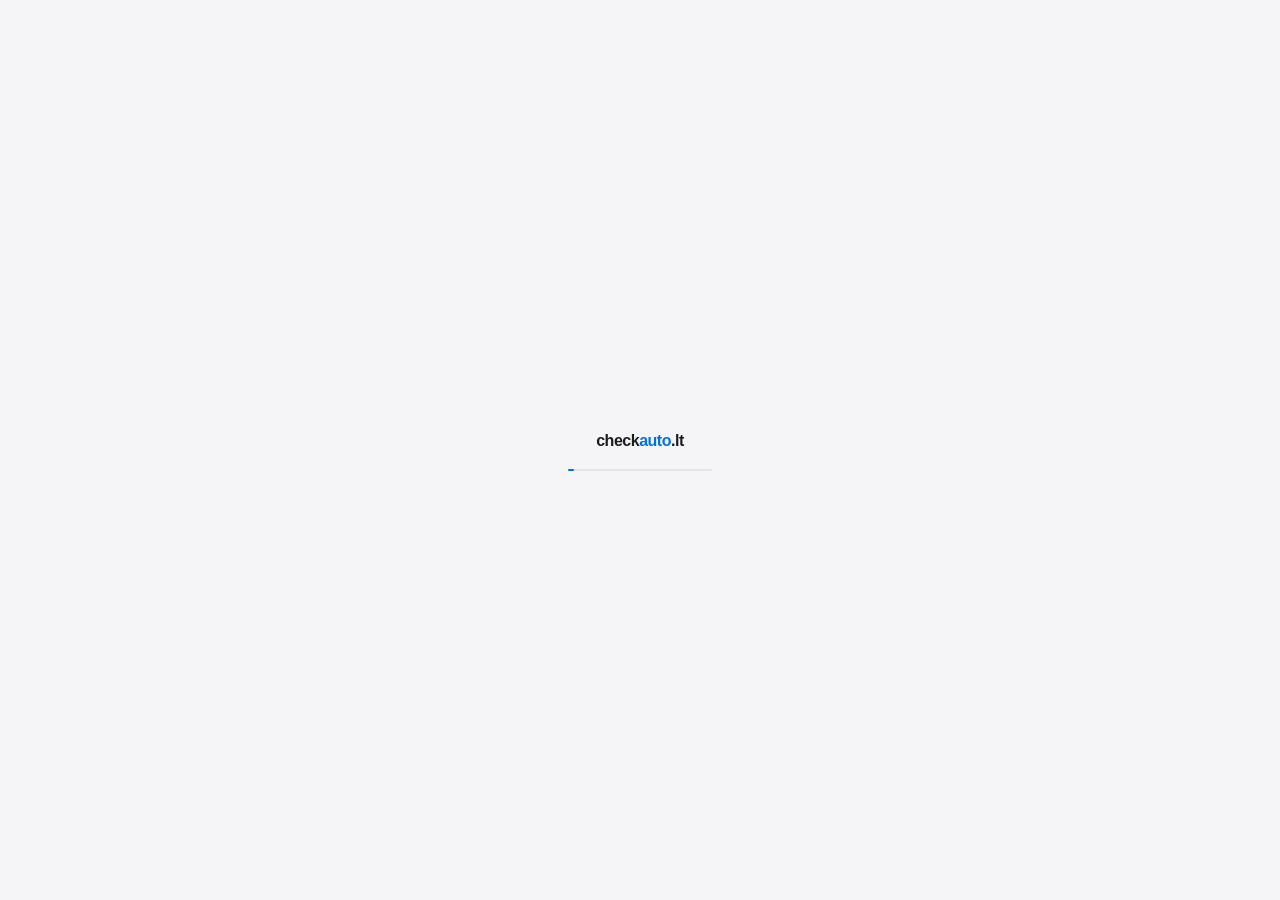
==== commit e78c2256: "Show what the customer was told when a booking was rejected or cancelled The server already stores t" ====
--- a/index.html
+++ b/index.html
@@ -28,6 +28,6 @@
     </div>
   </div>
 
-  <script type="module" src="js/admin.js?v=20261106-10"></script>
+  <script type="module" src="js/admin.js?v=20261106-11"></script>
 </body>
 </html>
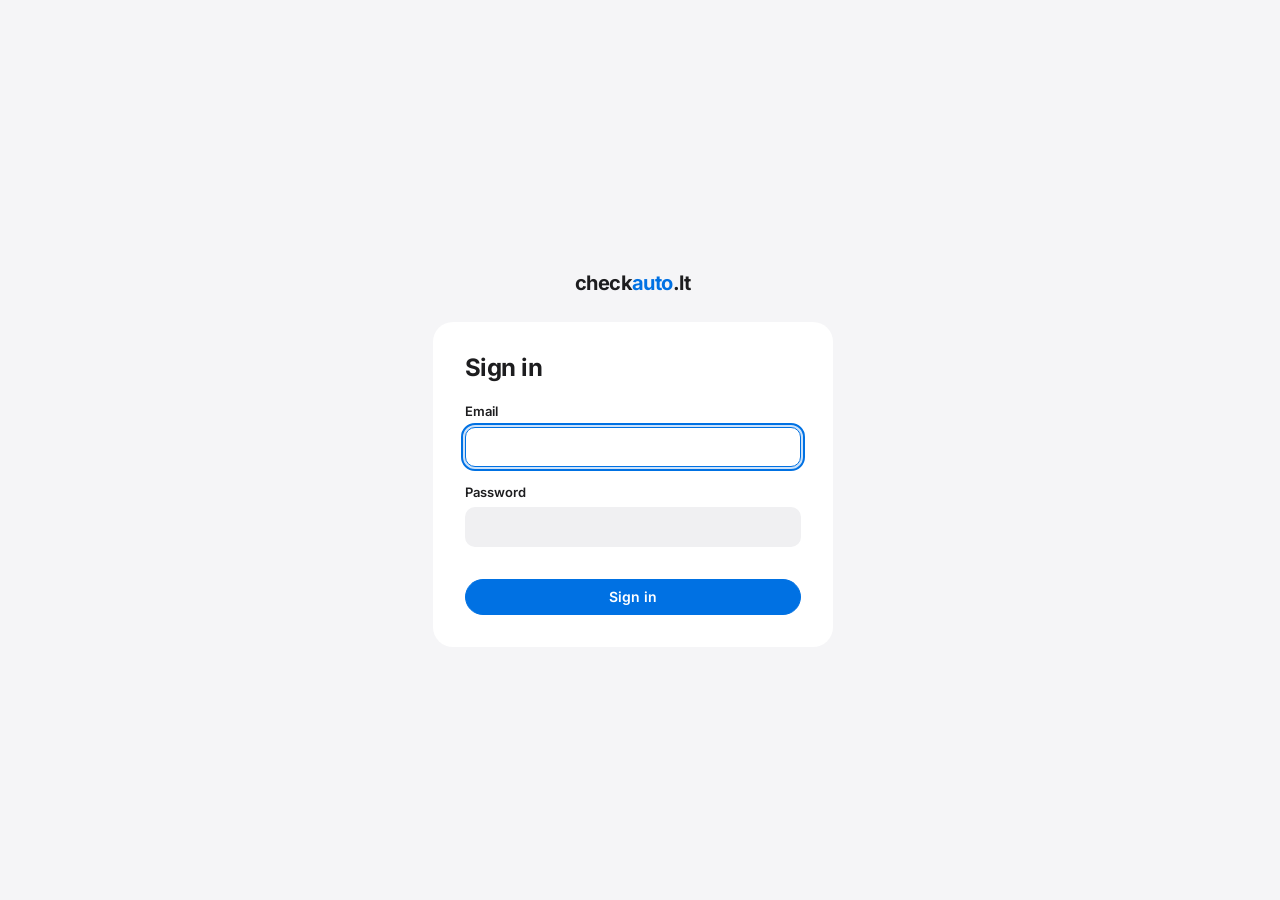
==== commit a10c3c53: "Change time or inspector on confirmed bookings, show internal notes, edit customer contact - Confirm" ====
--- a/index.html
+++ b/index.html
@@ -9,7 +9,7 @@
   <script src="js/frame-guard.js?v=20260730-1"></script>
   <script defer src="js/startup-progress.js?v=20261004-4"></script>
   <title>Dashboard · checkauto.lt</title>
-  <link rel="stylesheet" href="admin.css?v=20261106-9">
+  <link rel="stylesheet" href="admin.css?v=20261106-12">
   <link rel="icon" type="image/svg+xml" href="favicon.svg">
 </head>
 <body class="admin-page" data-admin-page="dashboard">
@@ -28,6 +28,6 @@
     </div>
   </div>
 
-  <script type="module" src="js/admin.js?v=20261106-11"></script>
+  <script type="module" src="js/admin.js?v=20261106-12"></script>
 </body>
 </html>
--- a/admin.css
+++ b/admin.css
@@ -1386,6 +1386,20 @@
   gap: 0.2rem;
 }
 
+/* A label above a choice group reads like any other field label. */
+.admin-field-group {
+  min-width: 0;
+  display: grid;
+  justify-items: start;
+  gap: 0.35rem;
+}
+
+.admin-field-group > .admin-field-label {
+  color: var(--admin-text);
+  font-size: var(--admin-text-xs);
+  font-weight: 600;
+}
+
 .admin-required-marker {
   color: var(--admin-text-tertiary);
   font-weight: 500;
@@ -6278,8 +6292,8 @@
   flex-direction: column;
 }
 
-.admin-step-form > .admin-step-section:last-of-type,
-.admin-step-form > label:last-of-type {
+/* Room between the last field and the sticky footer. */
+.admin-step-form > :has(+ .admin-panel-footer) {
   margin-block-end: 1.5rem;
 }
 
@@ -6366,6 +6380,15 @@
 
 .admin-fact-text {
   white-space: pre-wrap;
+}
+
+.admin-note-entry {
+  display: grid;
+  gap: 0.125rem;
+}
+
+.admin-note-entry + .admin-note-entry {
+  margin-block-start: 0.625rem;
 }
 
 .admin-email-line {
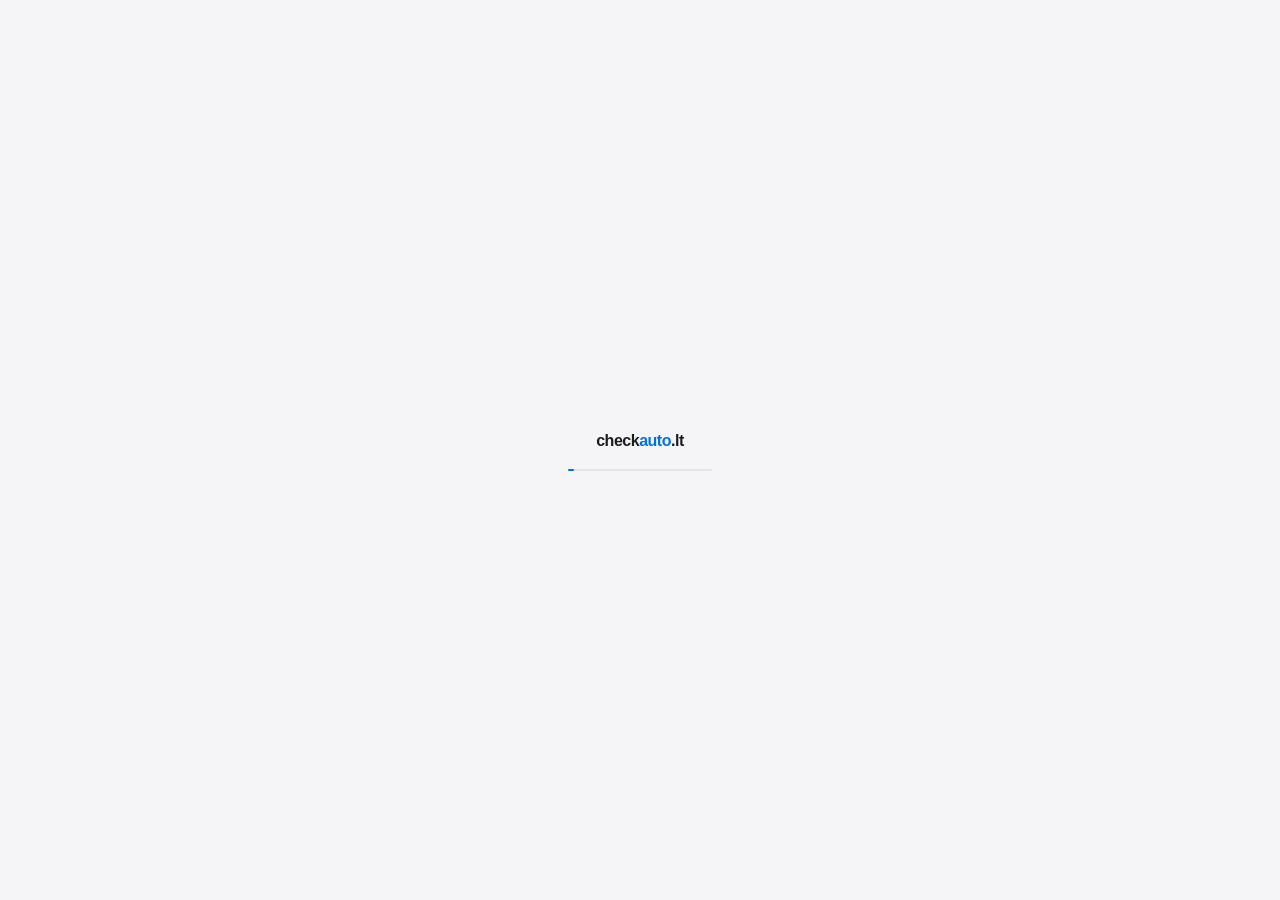
==== commit fe259b78: "Only series spanning several days count as repeating Create schedule used to save each day's slots a" ====
--- a/index.html
+++ b/index.html
@@ -9,7 +9,7 @@
   <script src="js/frame-guard.js?v=20260730-1"></script>
   <script defer src="js/startup-progress.js?v=20261004-4"></script>
   <title>Dashboard · checkauto.lt</title>
-  <link rel="stylesheet" href="admin.css?v=20261106-12">
+  <link rel="stylesheet" href="admin.css?v=20261109-1">
   <link rel="icon" type="image/svg+xml" href="favicon.svg">
 </head>
 <body class="admin-page" data-admin-page="dashboard">
@@ -28,6 +28,6 @@
     </div>
   </div>
 
-  <script type="module" src="js/admin.js?v=20261106-12"></script>
+  <script type="module" src="js/admin.js?v=20261109-2"></script>
 </body>
 </html>
--- a/admin.css
+++ b/admin.css
@@ -1203,6 +1203,11 @@
   mask-image: url("icons/dots.svg");
 }
 
+.admin-icon-repeat {
+  -webkit-mask-image: url("icons/repeat.svg");
+  mask-image: url("icons/repeat.svg");
+}
+
 .admin-icon-user {
   -webkit-mask-image: url("icons/user.svg");
   mask-image: url("icons/user.svg");
@@ -2352,16 +2357,16 @@
 
 .admin-filter-menu > summary {
   min-height: var(--admin-control-height);
-  padding: 0 var(--admin-space-3);
+  padding: 0 0.875rem;
   display: inline-flex;
   align-items: center;
   gap: var(--admin-space-2);
   border: 1px solid var(--admin-border-strong);
-  border-radius: var(--admin-control-radius);
+  border-radius: 999px;
   color: var(--admin-text);
   background: var(--admin-surface);
   font-size: var(--admin-text-sm);
-  font-weight: 700;
+  font-weight: 600;
   list-style: none;
   cursor: pointer;
 }
@@ -2382,7 +2387,6 @@
 
 .admin-filter-menu[open] > summary,
 .admin-filter-menu > summary:hover {
-  border-color: color-mix(in srgb, var(--admin-accent) 40%, var(--admin-border));
   background: var(--admin-surface-hover);
 }
 
@@ -2414,25 +2418,26 @@
   padding: 0;
   display: flex;
   flex-direction: column;
-  border: 1px solid var(--admin-border-strong);
-  border-radius: var(--admin-panel-radius);
+  border: 1px solid var(--admin-border);
+  border-radius: 1rem;
   background: var(--admin-surface);
-  box-shadow: var(--admin-shadow-popover);
+  box-shadow: var(--admin-shadow-modal);
 }
 
 .admin-filter-popover-header {
-  min-height: 2.875rem;
-  padding: 0.35rem var(--admin-space-3);
+  min-height: 3rem;
+  padding: 0.5rem 0.75rem 0 1rem;
   display: flex;
   align-items: center;
   justify-content: space-between;
   gap: var(--admin-space-3);
   flex: 0 0 auto;
-  border-block-end: 1px solid var(--admin-border);
 }
 
 .admin-filter-popover-header strong {
-  font-size: var(--admin-text-sm);
+  color: var(--admin-text);
+  font-size: 0.9375rem;
+  font-weight: 600;
 }
 
 .admin-filter-header-actions {
@@ -2443,24 +2448,23 @@
 
 .admin-filter-reset {
   min-height: 2rem;
-  padding-inline: var(--admin-space-2);
-  border-radius: var(--admin-control-radius);
-  color: var(--admin-text-secondary);
+  padding-inline: 0.25rem;
+  border: 0;
+  color: var(--admin-link);
   background: transparent;
-  font-size: var(--admin-text-xs);
-  font-weight: 600;
+  font-size: 0.875rem;
+  font-weight: 500;
 }
 
 .admin-filter-reset:hover {
-  color: var(--admin-text);
-  background: var(--admin-surface-hover);
+  text-decoration: underline;
 }
 
 .admin-filter-close {
   width: 2rem;
   min-width: 2rem;
   min-height: 2rem;
-  border-radius: var(--admin-control-radius);
+  border-radius: 999px;
   color: var(--admin-text-secondary);
   background: transparent;
 }
@@ -2472,10 +2476,10 @@
 
 .admin-filter-popover-body {
   min-height: 0;
-  padding: var(--admin-space-3);
+  padding: 0.5rem 1rem 1rem;
   display: grid;
   align-content: start;
-  gap: var(--admin-space-3);
+  gap: 1rem;
   overflow: auto;
   overscroll-behavior: contain;
   scrollbar-width: thin;
@@ -2490,15 +2494,16 @@
 }
 
 .admin-filter-statuses legend {
-  margin-block-end: var(--admin-space-2);
-  color: var(--admin-text-secondary);
+  margin-block-end: 0.5rem;
+  padding: 0;
+  color: var(--admin-text);
   font-size: var(--admin-text-xs);
-  font-weight: 700;
+  font-weight: 600;
 }
 
 .admin-filter-date-grid,
 .admin-filter-amount-grid {
-  padding-block-start: var(--admin-space-3);
+  padding-block-start: 1rem;
   border-block-start: 1px solid var(--admin-border);
 }
 
@@ -2512,32 +2517,32 @@
   gap: 0.375rem;
 }
 
+/* Options are toggle pills, like the Notifications category filters. */
 .admin-filter-check-grid label {
+  position: relative;
   min-height: 2rem;
-  padding: 0.3rem 0.55rem;
-  display: flex;
+  padding: 0.3rem 0.875rem;
+  display: inline-flex;
   align-items: center;
-  gap: 0.4rem;
-  border: 1px solid var(--admin-border);
-  border-radius: var(--admin-control-radius);
+  border: 0;
+  border-radius: 999px;
   color: var(--admin-text-secondary);
-  background: var(--admin-surface);
-  font-size: var(--admin-text-xs);
-  font-weight: 550;
+  background: var(--admin-field);
+  font-size: 0.8125rem;
+  font-weight: 500;
   cursor: pointer;
-  transition: border-color 140ms ease, background 140ms ease, color 140ms ease;
+  transition: background-color 140ms ease, color 140ms ease;
 }
 
 .admin-filter-check-grid label:hover {
-  border-color: var(--admin-border-strong);
   color: var(--admin-text);
-  background: var(--admin-surface-hover);
+  background: var(--admin-field-hover);
 }
 
 .admin-filter-check-grid label:has(input:checked) {
-  border-color: color-mix(in srgb, var(--admin-accent) 35%, var(--admin-border));
-  color: var(--admin-text);
+  color: var(--admin-link);
   background: var(--admin-accent-soft);
+  font-weight: 600;
 }
 
 .admin-filter-check-grid label:has(input:focus-visible) {
@@ -2546,11 +2551,9 @@
 }
 
 .admin-filter-check-grid input {
-  margin: 0;
-  width: 0.95rem;
-  height: 0.95rem;
-  flex: 0 0 auto;
-  accent-color: var(--admin-accent);
+  position: absolute;
+  opacity: 0;
+  pointer-events: none;
 }
 
 .admin-filter-date-grid,
@@ -2569,24 +2572,30 @@
   min-width: 0;
   display: grid;
   align-content: start;
-  gap: 0.3rem;
-  color: var(--admin-text-secondary);
+  gap: 0.35rem;
+  color: var(--admin-text);
   font-size: var(--admin-text-xs);
   font-weight: 600;
 }
 
+/* The same filled fields as every form. */
 .admin-filter-date-grid :is(input, select),
 .admin-filter-amount-grid input {
   width: 100%;
   min-width: 0;
-  min-height: 2.25rem;
-  padding: 0.4rem 0.55rem;
-  border: 1px solid var(--admin-border-strong);
-  border-radius: var(--admin-control-radius);
+  min-height: 2.5rem;
+  padding: 0.5rem 0.75rem;
+  border: 1px solid transparent;
+  border-radius: 0.625rem;
   color: var(--admin-text);
-  background: var(--admin-surface);
-  font-size: var(--admin-text-xs);
-  font-weight: 550;
+  background-color: var(--admin-field);
+  font-size: 0.875rem;
+  font-weight: 500;
+}
+
+.admin-filter-date-grid :is(input, select):hover,
+.admin-filter-amount-grid input:hover {
+  background-color: var(--admin-field-hover);
 }
 
 .admin-filter-shortcuts,
@@ -2599,27 +2608,35 @@
 
 .admin-filter-shortcuts .admin-button {
   min-height: 2rem;
-  padding: 0.3rem 0.55rem;
-  font-size: var(--admin-text-xs);
+  padding: 0.3rem 0.875rem;
+  border: 0;
+  color: var(--admin-text);
+  background: var(--admin-field);
+  font-size: 0.8125rem;
+  font-weight: 500;
+}
+
+.admin-filter-shortcuts .admin-button:hover {
+  background: var(--admin-field-hover);
 }
 
 .admin-filter-more {
   min-width: 0;
-  padding-block-start: var(--admin-space-2);
+  padding-block-start: 0.5rem;
   border-block-start: 1px solid var(--admin-border);
 }
 
 .admin-filter-more > summary {
   min-height: 2rem;
-  padding: 0.2rem var(--admin-space-2);
+  padding: 0.2rem 0;
   display: flex;
   align-items: center;
   gap: var(--admin-space-2);
-  border-radius: var(--admin-control-radius);
-  color: var(--admin-text-secondary);
+  color: var(--admin-text);
   font-size: var(--admin-text-xs);
-  font-weight: 700;
+  font-weight: 600;
   list-style: none;
+  cursor: pointer;
 }
 
 .admin-filter-more > summary::-webkit-details-marker {
@@ -2641,8 +2658,7 @@
 }
 
 .admin-filter-more > summary:hover {
-  color: var(--admin-text);
-  background: var(--admin-surface-hover);
+  color: var(--admin-link);
 }
 
 .admin-filter-more-count {
@@ -3055,6 +3071,42 @@
 
 .admin-calendar-event span {
   font-weight: 600;
+}
+
+/* Loading: blocks where slots usually are, in the real grid. */
+.admin-calendar-event.is-skeleton {
+  border: 1px dashed var(--admin-border);
+  background: transparent;
+  pointer-events: none;
+}
+
+.admin-calendar-event.is-skeleton i {
+  display: block;
+  height: 0.5rem;
+  margin-block: 0.15rem;
+  border-radius: 999px;
+}
+
+.admin-calendar-event.is-skeleton i:first-child {
+  width: 70%;
+}
+
+.admin-calendar-event.is-skeleton i:last-child {
+  width: 45%;
+}
+
+.admin-agenda-skeleton-summary {
+  display: inline-block;
+  width: 4.5rem;
+  height: 0.55rem;
+  border-radius: 999px;
+}
+
+.admin-agenda-skeleton-slot {
+  display: inline-block;
+  width: 3rem;
+  height: 1.75rem;
+  border-radius: 999px;
 }
 
 /* Open times recede so the bookings stand out. */
@@ -3611,190 +3663,125 @@
   font-size: var(--admin-text-xs);
 }
 
-.admin-customer-booking {
+/* Customer panel lists: one row per booking or invoice, separated by a
+   rule like the facts above them, status on the right. */
+.admin-panel-section > .admin-mini-list {
+  gap: 0;
+}
+
+.admin-mini-item.admin-customer-booking,
+.admin-mini-item.admin-customer-invoice {
+  min-height: 0;
+  padding: 0.625rem 2rem 0.625rem 0;
+  display: grid;
   grid-template-columns: minmax(0, 1fr) auto;
-  gap: 0.35rem var(--admin-space-4);
+  align-items: center;
+  gap: 0.75rem;
+  border: 0;
+  border-block-start: 1px solid var(--admin-border);
+  border-radius: 0;
+  background: transparent;
+}
+
+.admin-mini-item.admin-customer-booking:first-child,
+.admin-mini-item.admin-customer-invoice:first-child {
+  border-block-start: 0;
+}
+
+.admin-mini-item.admin-customer-booking::after,
+.admin-mini-item.admin-customer-invoice::after {
+  inset-inline-end: 0.25rem;
+}
+
+.admin-mini-item.admin-customer-booking:hover,
+.admin-mini-item.admin-customer-invoice:hover {
   border-color: var(--admin-border);
-  border-block-end-color: var(--admin-border);
-  background: var(--admin-surface-subtle);
-}
-
-.admin-customer-booking-main {
-  min-width: 0;
-  display: grid;
-  gap: 0.2rem;
-}
-
-.admin-customer-booking-main strong {
-  font-size: var(--admin-text-md);
-}
-
-.admin-customer-booking-time {
+  background: transparent;
+}
+
+.admin-mini-item.admin-customer-booking:hover strong,
+.admin-mini-item.admin-customer-invoice:hover strong {
+  color: var(--admin-link);
+}
+
+.admin-mini-item.admin-customer-booking:focus-visible,
+.admin-mini-item.admin-customer-invoice:focus-visible {
+  outline: 2px solid var(--admin-focus);
+  outline-offset: 2px;
+  background: transparent;
+}
+
+.admin-customer-booking-main,
+.admin-customer-invoice-main {
+  min-width: 0;
+  display: grid;
+  gap: 0.15rem;
+}
+
+.admin-customer-booking-main strong,
+.admin-customer-invoice-main strong {
   color: var(--admin-text);
+  font-size: 0.875rem;
+  font-weight: 600;
   font-variant-numeric: tabular-nums;
-  font-weight: 600;
-}
-
-.admin-customer-booking > .admin-status-pill {
-  align-self: start;
-  margin-inline-end: var(--admin-space-4);
-}
-
-.admin-customer-booking-meta {
-  grid-column: 1 / -1;
-  color: var(--admin-text-tertiary);
-  font-size: 0.6875rem;
-}
-
-.admin-customer-invoice {
-  grid-template-columns: minmax(0, 1fr) auto;
-  gap: 0.35rem var(--admin-space-4);
-  border-color: var(--admin-border);
-  border-block-end-color: var(--admin-border);
-  background: var(--admin-surface-subtle);
-}
-
-.admin-customer-invoice-main {
-  min-width: 0;
-  display: grid;
-  gap: 0.2rem;
-}
-
-.admin-customer-invoice-main strong {
-  font-size: var(--admin-text-md);
-}
-
-.admin-customer-invoice-main span {
-  color: var(--admin-text);
-  font-variant-numeric: tabular-nums;
-  font-weight: 600;
-}
-
-.admin-customer-invoice > .admin-status-pill {
-  align-self: start;
-  margin-inline-end: var(--admin-space-4);
-}
-
+}
+
+.admin-customer-booking-meta,
 .admin-customer-invoice-meta {
-  grid-column: 1 / -1;
-  color: var(--admin-text-tertiary);
-  font-size: 0.6875rem;
-}
-
-[data-customer-activity-panel] {
-  max-height: min(31rem, 56dvh);
-  padding-inline-end: var(--admin-space-1);
-  overflow-y: auto;
-  overscroll-behavior: contain;
-  scrollbar-gutter: stable;
-}
-
-[data-customer-activity-panel]:focus-visible {
-  outline: 2px solid var(--admin-focus);
-  outline-offset: 3px;
-}
-
+  color: var(--admin-text-secondary);
+  font-size: 0.8125rem;
+  overflow-wrap: break-word;
+}
+
+.admin-mini-item.admin-customer-booking > *,
+.admin-mini-item.admin-customer-invoice > * {
+  overflow: visible;
+  white-space: normal;
+}
+
+/* Beats the general phone rules that stack mini-list columns. */
+.admin-mini-item.admin-customer-booking > :first-child,
+.admin-mini-item.admin-customer-invoice > :first-child {
+  grid-column: 1;
+  grid-row: 1;
+}
+
+.admin-mini-item.admin-customer-booking > .admin-status-pill,
+.admin-mini-item.admin-customer-invoice > .admin-status-pill {
+  grid-column: 2;
+  grid-row: 1;
+}
+
+/* Customer activity: a plain timeline that scrolls with the panel. The
+   skeleton uses the same rows, so loading doesn't change the layout. */
 .admin-customer-activity-state {
-  min-width: 0;
-  margin-block: 0 var(--admin-space-3);
-  padding: 0.75rem var(--admin-space-4);
+  margin: 0 0 0.75rem;
   display: flex;
-  align-items: center;
-  justify-content: space-between;
-  gap: var(--admin-space-4);
-  border: 1px solid var(--admin-border);
-  border-inline-start: 3px solid var(--admin-accent);
-  border-radius: var(--admin-control-radius);
+  flex-wrap: wrap;
+  align-items: baseline;
+  gap: 0.25rem 0.75rem;
   color: var(--admin-text-secondary);
-  background: var(--admin-surface-subtle);
-}
-
-.admin-customer-activity-state > span {
-  min-width: 0;
-  display: grid;
-  gap: 0.2rem;
-  font-size: var(--admin-text-xs);
-  line-height: 1.45;
-}
-
-.admin-customer-activity-state strong {
-  color: var(--admin-text);
-  font-size: var(--admin-text-sm);
-}
-
-.admin-customer-activity-state[data-state="error"] {
-  border-color: color-mix(in srgb, var(--admin-danger) 30%, var(--admin-border));
-  border-inline-start-color: var(--admin-danger);
-  background: color-mix(in srgb, var(--admin-danger-soft) 48%, var(--admin-surface));
-}
-
-.admin-customer-activity-state[data-state="error"] strong {
+  font-size: 0.875rem;
+}
+
+.admin-customer-activity-state[data-state="error"] > span {
   color: var(--admin-danger);
 }
 
-.admin-customer-activity-state .admin-button {
-  flex: 0 0 auto;
-}
-
-.admin-customer-activity-skeleton {
-  min-width: 0;
-}
-
-.admin-customer-activity-skeleton ol {
-  display: grid;
-  gap: var(--admin-space-2);
-}
-
-.admin-customer-activity-skeleton li {
-  min-height: 3rem;
-  padding: 0.5rem 0.75rem;
-  display: grid;
-  grid-template-columns: 0.75rem minmax(0, 1fr);
-  align-items: start;
-  gap: var(--admin-space-3);
-  border: 1px solid var(--admin-border);
-  border-radius: var(--admin-control-radius);
-  background: var(--admin-surface-subtle);
-}
-
-.admin-customer-activity-skeleton li > span,
-.admin-customer-activity-skeleton li i {
-  display: block;
-  border-radius: 999px;
-  background: color-mix(in srgb, var(--admin-text-tertiary) 22%, var(--admin-surface-subtle));
-  opacity: 0.38;
-  animation: admin-skeleton-pulse 1.9s var(--admin-ease) infinite;
-  animation-delay: var(--admin-skeleton-delay, 0ms);
-}
-
-.admin-customer-activity-skeleton li > span {
-  width: 0.65rem;
-  height: 0.65rem;
-  margin-block-start: 0.28rem;
-}
-
-.admin-customer-activity-skeleton li > div {
-  display: grid;
-  gap: 0.55rem;
-}
-
-.admin-customer-activity-skeleton li i:first-child {
-  width: min(18rem, 62%);
-  height: 0.75rem;
-}
-
-.admin-customer-activity-skeleton li i:last-child {
-  width: min(26rem, 84%);
-  height: 0.55rem;
+.admin-customer-activity-state .admin-context-action,
+.admin-customer-activity-more .admin-context-action {
+  min-height: 0;
+  padding: 0;
+  border: 0;
+  color: var(--admin-link);
+  background: transparent;
+  font-size: 0.875rem;
+  font-weight: 500;
 }
 
 .admin-customer-activity-more {
-  min-height: 2.75rem;
-  padding: var(--admin-space-3);
-  display: grid;
-  place-items: center;
-  color: var(--admin-text-tertiary);
-  font-size: var(--admin-text-xs);
+  padding-block: 0.75rem 0.25rem;
+  padding-inline-start: 1.375rem;
 }
 
 .admin-customer-activity-list {
@@ -3802,72 +3789,69 @@
   margin: 0;
   padding: 0;
   display: grid;
-  gap: var(--admin-space-2);
   list-style: none;
 }
 
 .admin-customer-activity-list > li {
-  --admin-activity-color: var(--admin-accent);
-  min-width: 0;
-}
-
-.admin-customer-activity-list > li[data-activity-tone="invoice"] {
-  --admin-activity-color: var(--admin-success);
-}
-
-.admin-customer-activity-list > li[data-activity-tone="privacy"] {
-  --admin-activity-color: var(--admin-warning);
+  position: relative;
+  min-width: 0;
+}
+
+/* The line joining one marker to the next. */
+.admin-customer-activity-list > li:not(:last-child)::before {
+  content: "";
+  position: absolute;
+  inset-block: 1.375rem -0.375rem;
+  inset-inline-start: 0.25rem;
+  width: 1px;
+  background: var(--admin-border);
 }
 
 .admin-customer-activity-list > li > :is(div, button) {
   width: 100%;
   min-width: 0;
-  min-height: 3rem;
-  padding: 0.5rem 0.75rem;
-  display: grid;
-  grid-template-columns: 0.75rem minmax(0, 1fr);
+  padding: 0.5rem 0;
+  display: grid;
+  grid-template-columns: 0.5625rem minmax(0, 1fr);
   align-items: start;
-  gap: var(--admin-space-3);
-  border: 1px solid var(--admin-border);
-  border-radius: var(--admin-control-radius);
+  gap: 0.8125rem;
+  border: 0;
   color: var(--admin-text);
-  background: var(--admin-surface-subtle);
+  background: transparent;
   font: inherit;
   text-align: start;
 }
 
 .admin-customer-activity-list > li > button {
   cursor: pointer;
-  transition:
-    border-color var(--admin-duration) var(--admin-ease),
-    background-color var(--admin-duration) var(--admin-ease);
-}
-
-.admin-customer-activity-list > li > button:hover {
-  border-color: var(--admin-border-strong);
-  background: var(--admin-surface-hover);
+}
+
+.admin-customer-activity-list > li > button:hover .admin-customer-activity-heading strong {
+  color: var(--admin-link);
 }
 
 .admin-customer-activity-list > li > button:focus-visible {
   outline: 2px solid var(--admin-focus);
   outline-offset: 2px;
+  border-radius: 0.375rem;
 }
 
 .admin-customer-activity-marker {
-  width: 0.65rem;
-  height: 0.65rem;
-  margin-block-start: 0.28rem;
+  position: relative;
+  z-index: 1;
+  width: 0.5625rem;
+  height: 0.5625rem;
+  margin-block-start: 0.375rem;
   display: block;
-  border: 2px solid var(--admin-surface);
   border-radius: 50%;
-  background: var(--admin-activity-color);
-  box-shadow: 0 0 0 1px var(--admin-activity-color);
+  background: var(--admin-surface);
+  box-shadow: inset 0 0 0 2px var(--admin-text-tertiary);
 }
 
 .admin-customer-activity-content {
   min-width: 0;
   display: grid;
-  gap: 0.25rem;
+  gap: 0.15rem;
 }
 
 .admin-customer-activity-heading {
@@ -3875,54 +3859,61 @@
   display: flex;
   align-items: baseline;
   justify-content: space-between;
-  gap: var(--admin-space-3);
+  gap: 0.75rem;
 }
 
 .admin-customer-activity-heading strong {
+  min-width: 0;
   color: var(--admin-text);
-  font-size: var(--admin-text-sm);
+  font-size: 0.875rem;
+  font-weight: 600;
+  line-height: 1.35;
 }
 
 .admin-customer-activity-heading time {
   flex: 0 0 auto;
   color: var(--admin-text-tertiary);
-  font-size: 0.6875rem;
+  font-size: 0.75rem;
   font-variant-numeric: tabular-nums;
   white-space: nowrap;
 }
 
 .admin-customer-activity-message {
   color: var(--admin-text-secondary);
-  font-size: var(--admin-text-xs);
+  font-size: 0.8125rem;
   line-height: 1.45;
   overflow-wrap: anywhere;
 }
 
 .admin-customer-activity-actor {
   color: var(--admin-text-tertiary);
-  font-size: 0.6875rem;
-  font-weight: 700;
-}
-
-@media (max-width: 48rem) {
-
-  .admin-customer-activity-state {
-    align-items: stretch;
-    flex-direction: column;
-  }
-
-  .admin-customer-activity-state .admin-button {
-    align-self: flex-start;
-  }
-
-  .admin-customer-activity-heading {
-    display: grid;
-    gap: 0.15rem;
-  }
-
-  .admin-customer-activity-heading time {
-    grid-row: 2;
-  }
+  font-size: 0.75rem;
+}
+
+.admin-customer-activity-skeleton .admin-customer-activity-marker {
+  box-shadow: inset 0 0 0 2px var(--admin-border-strong);
+}
+
+.admin-customer-activity-skeleton i {
+  display: block;
+  border-radius: 999px;
+}
+
+.admin-activity-skeleton-title {
+  height: 0.6875rem;
+  margin-block: 0.25rem;
+}
+
+.admin-activity-skeleton-time {
+  flex: 0 0 auto;
+  width: 4.75rem;
+  height: 0.5625rem;
+  margin-block: 0.3rem;
+}
+
+.admin-activity-skeleton-line {
+  height: 0.5625rem;
+  margin-block: 0.3rem;
 }
 
 .admin-email-preview {
@@ -4775,6 +4766,14 @@
 
 .admin-user-form {
   display: block;
+}
+
+/* In the side panel the form fills the height so its footer sits at the
+   bottom, like the other record panels. */
+.admin-modal-panel[data-size="panel"] > .admin-user-form:not([hidden]) {
+  flex: 1 0 auto;
+  display: flex;
+  flex-direction: column;
 }
 
 .admin-user-role-choices {
@@ -6223,6 +6222,10 @@
 }
 
 /* Facts: one label and value per row. */
+[role="tabpanel"] > .admin-facts + .admin-panel-section {
+  margin-block-start: 1.75rem;
+}
+
 .admin-panel-section + .admin-panel-section {
   margin-block-start: 1.5rem;
 }
@@ -6267,6 +6270,22 @@
 .admin-fact-sub {
   color: var(--admin-text-secondary);
   font-size: 0.8125rem;
+}
+
+.admin-fact-skeleton {
+  display: grid;
+  gap: 0.2rem;
+}
+
+.admin-fact-skeleton i {
+  max-width: 100%;
+  height: 0.75rem;
+  margin-block: 0.25rem;
+  border-radius: 999px;
+}
+
+.admin-fact-skeleton i.is-sub {
+  height: 0.625rem;
 }
 
 .admin-fact-links {
@@ -6392,14 +6411,20 @@
 }
 
 .admin-email-line {
-  color: var(--admin-text-secondary);
+  display: grid;
+  gap: 0.1rem;
+  color: var(--admin-text);
   font-size: 0.875rem;
   overflow-wrap: anywhere;
 }
 
+.admin-email-line + .admin-email-line {
+  margin-block-start: 0.375rem;
+}
+
 .admin-email-line strong {
   color: var(--admin-text);
-  font-weight: 500;
+  font-weight: 600;
 }
 
 .admin-email-line.is-problem strong {
@@ -6525,6 +6550,7 @@
 }
 
 .admin-panel-amount strong {
+  color: var(--admin-text);
   font-size: 1.75rem;
   font-weight: 700;
   letter-spacing: -0.03em;
@@ -6537,6 +6563,12 @@
   font-size: 0.875rem;
 }
 
+.admin-panel-amount.is-void strong {
+  color: var(--admin-text-tertiary);
+  text-decoration: line-through;
+  text-decoration-thickness: 2px;
+}
+
 .admin-panel-amount.is-overdue span {
   color: var(--admin-danger);
   font-weight: 500;
@@ -6568,19 +6600,21 @@
   margin: 0;
   padding: 0;
   display: grid;
-  gap: 0.375rem;
   list-style: none;
+  border-block: 1px solid var(--admin-border);
 }
 
 .admin-payment-entry {
   min-width: 0;
-  padding: 0.625rem 0.75rem;
+  padding-block: 0.625rem;
   display: flex;
   align-items: start;
   justify-content: space-between;
   gap: 0.75rem;
-  border-radius: 0.75rem;
-  background: var(--admin-surface-subtle);
+}
+
+.admin-payment-entry + .admin-payment-entry {
+  border-block-start: 1px solid var(--admin-border);
 }
 
 .admin-payment-entry > div:first-child {
@@ -6639,48 +6673,14 @@
   font-weight: 500;
 }
 
-.admin-privacy-rows {
-  display: grid;
+.admin-privacy-facts {
   margin-block-end: 1.75rem;
 }
 
-.admin-privacy-row {
-  min-width: 0;
-  padding-block: 0.875rem;
-  display: grid;
-  grid-template-columns: 7.5rem minmax(0, 1fr) auto;
-  align-items: start;
-  gap: 0.75rem;
-  border-block-start: 1px solid var(--admin-border);
-}
-
-.admin-privacy-row:first-child {
-  border-block-start: 0;
-  padding-block-start: 0.25rem;
-}
-
-.admin-privacy-row-label {
-  padding-block-start: 0.1rem;
-  color: var(--admin-text-secondary);
-  font-size: 0.875rem;
-}
-
-.admin-privacy-row-status {
-  min-width: 0;
-  display: grid;
-  gap: 0.2rem;
-  overflow-wrap: anywhere;
-}
-
-.admin-privacy-row-action .admin-button {
-  min-height: 2.25rem;
-  white-space: nowrap;
-}
-
-.admin-customer-activity-scroll {
-  max-height: min(31rem, 56dvh);
-  overflow: auto;
-}
+.admin-fact .admin-context-action.is-danger {
+  color: var(--admin-danger);
+}
+
 
 /* Create schedule: the slots it will add, as start times. */
 .admin-day-schedule-preview {
@@ -6775,30 +6775,8 @@
   margin: 0;
 }
 
-.admin-notification-links {
-  display: flex;
-  flex-wrap: wrap;
-  gap: 0.25rem 1rem;
-}
-
-.admin-notification-links .admin-context-action {
-  min-height: 2rem;
-  padding: 0;
-  border: 0;
-  color: var(--admin-link);
-  background: transparent;
-  font-size: 0.875rem;
-  font-weight: 500;
-}
-
-.admin-notification-quote {
-  margin: 0;
-  padding: 0.75rem 0.875rem;
-  border-radius: 0.75rem;
-  background: var(--admin-surface-subtle);
-  line-height: 1.55;
-  white-space: pre-wrap;
-}
+
+
 
 /* Narrower screens: the panel becomes a modal over the page. */
 @media (max-width: 60rem) {
@@ -6829,14 +6807,6 @@
   .admin-form-row-time {
     grid-template-columns: minmax(0, 1fr);
   }
-
-  .admin-privacy-row {
-    grid-template-columns: minmax(0, 1fr) auto;
-  }
-
-  .admin-privacy-row-label {
-    grid-column: 1 / -1;
-  }
 }
 
 .admin-slot-editor-root[hidden],
@@ -6851,7 +6821,8 @@
 .admin-slot-form > label,
 .admin-slot-form > .admin-repeat,
 .admin-slot-form > .admin-form-error,
-.admin-slot-form > .admin-action-buttons {
+.admin-slot-form > .admin-slot-series,
+.admin-slot-form > .admin-modal-footer {
   grid-column: 1 / -1;
 }
 
@@ -7251,11 +7222,6 @@
     grid-column: 2;
     grid-row: 1;
   }
-
-  .admin-customer-booking-main,
-  .admin-customer-invoice-main {
-    grid-column: 1;
-  }
 }
 
 @media (max-width: 48rem) {
@@ -7390,18 +7356,6 @@
   .admin-mini-item > :nth-child(2) {
     grid-column: 1 / -1;
     grid-row: auto;
-  }
-
-  .admin-customer-booking-main,
-  .admin-customer-invoice-main {
-    grid-column: 1;
-    grid-row: 1;
-  }
-
-  .admin-customer-booking > .admin-status-pill,
-  .admin-customer-invoice > .admin-status-pill {
-    grid-column: 2;
-    grid-row: 1;
   }
 
   .admin-action-buttons {
@@ -7805,29 +7759,7 @@
 .admin-notification-item:is([data-category="notifications"],[data-category="system"]) .admin-notification-icon { color:var(--admin-danger); background:var(--admin-danger-soft); }
 .admin-notification-item:is([data-category="inquiries"],[data-category="availability"]) .admin-notification-icon { color:var(--admin-link); background:var(--admin-accent-soft); }
 .admin-notification-copy { min-width:0; }
-.admin-notification-copy h2 { font-size:.9375rem; font-weight:600; letter-spacing:-.01em; line-height:1.35; margin:0; }
-.admin-notification-copy p { color:var(--admin-text-secondary); font-size:.8125rem; line-height:1.4; margin:.125rem 0 0; overflow-wrap:anywhere; }
-.admin-notification-item.has-review .admin-notification-copy { grid-column:2 / -1; padding-inline-end:8.5rem; }
-.admin-notification-review { grid-column:2 / -1; min-width:0; }
-.admin-notification-review > summary { list-style:none; position:absolute; inset-block-start:.875rem; inset-inline-end:var(--admin-space-4); cursor:pointer; }
-.admin-notification-review > summary::-webkit-details-marker { display:none; }
-.admin-notification-review-body { padding-top:.75rem; margin-top:.75rem; border-top:1px solid var(--admin-border); max-width:42rem; }
-.admin-notification-review:not([open]) > .admin-notification-review-body { display:none; }
-.admin-notification-review[open] > summary { color:var(--admin-accent); border-color:var(--admin-accent); }
-.admin-notification-review-body .admin-action-form { display:grid; gap:.75rem; margin-top:.75rem; }
-.admin-notification-review-body .admin-action-form label { display:grid; gap:.5rem; color:var(--admin-text); font-size:.875rem; font-weight:550; }
-.admin-notification-review-body :is(input:not([type="radio"]):not([type="checkbox"]),select,textarea) { width:100%; min-width:0; }
-.admin-notification-review-body [data-resolution-fields] { display:grid; gap:.75rem; }
-.admin-notification-review-body .admin-facts { margin-block:-.25rem 0; }
-.admin-notification-review-body .admin-action-form > .admin-button { justify-self:start; }
-.admin-notification-review-body .admin-action-form textarea { min-height:5rem; }
-.admin-notification-refund { border:0; padding:0; margin:0; min-width:0; }
-.admin-notification-refund legend { font-size:.875rem; font-weight:650; margin-bottom:.75rem; }
-.admin-notification-contact { display:flex; flex-wrap:wrap; gap:.5rem 1.25rem; }
-.admin-notification-contact a { color:var(--admin-link); }
-
-.admin-notification-guidance { font-size:.875rem; color:var(--admin-text-secondary); line-height:1.6; margin:0; }
-.admin-notification-reference { overflow-wrap:anywhere; font-variant-numeric:tabular-nums; }
+
 .admin-notifications-empty { padding:1.75rem 1.25rem; text-align:center; }
 .admin-notifications-empty > .admin-icon { width:2rem; height:2rem; color:var(--admin-success); }
 .admin-notifications-empty h2 { margin:1rem 0 .5rem; font-size:1.125rem; }
@@ -7836,17 +7768,13 @@
 .admin-notifications-health summary { display:flex; align-items:center; gap:.75rem; cursor:pointer; min-height:var(--admin-control-height); }
 .admin-notifications-health summary span { padding-inline:.5rem; border-inline-start:1px solid var(--admin-border); color:var(--admin-text-tertiary); }
 .admin-notification-limit { font-size:.875rem; color:var(--admin-text-secondary); }
-[data-notification-item][hidden],.admin-notification-badge[hidden],[data-refund-fields][hidden],[data-outcome-note][hidden],[data-resolution-fields][hidden],[data-retry-guidance][hidden] { display:none; }
+[data-notification-item][hidden],.admin-notification-badge[hidden],[data-refund-fields][hidden],.admin-email-log[hidden] { display:none; }
 
 [data-payment-movement][hidden],[data-price-note][hidden] { display:none; }
 @media (max-width:40rem) {
  .admin-notification-item { grid-template-columns:2rem minmax(0,1fr); padding:.75rem; column-gap:.625rem; row-gap:.5rem; }
  .admin-notification-icon { width:2rem; height:2rem; }
- .admin-notification-item > .admin-button { grid-column:2; justify-self:start; }
  .admin-notification-skeleton-action { grid-column:2; }
- .admin-notification-item.has-review .admin-notification-copy { padding-inline-end:0; }
- .admin-notification-review { grid-column:1 / -1; }
- .admin-notification-review > summary { position:static; width:fit-content; margin-inline-start:2.625rem; }
 
  .admin-notifications-health summary { flex-wrap:wrap; }
 }
@@ -7865,19 +7793,11 @@
 .admin-slot-form-time-grid > :first-child { grid-column:1 / -1; }
 .admin-slot-form-time-grid > label { min-width:0; display:grid; gap:.35rem; color:var(--admin-text); font-size:var(--admin-text-xs); font-weight:600; }
 .admin-slot-form-time-grid input { width:100%; }
-.admin-slot-form .admin-repeat { padding:.5rem 0; border:0; border-block-start:1px solid var(--admin-border); border-radius:0; background:transparent; }
+.admin-slot-form .admin-repeat { padding:.5rem 0; border:0; border-radius:0; background:transparent; }
+.admin-slot-form .admin-repeat[hidden] { display:none; }
 
 /* Task-first customer, invoice, staff, and availability dialogs. */
 
-.admin-customer-booking,
-.admin-customer-invoice { min-height:0; padding:.625rem 2.6rem .625rem var(--admin-space-2); gap:.2rem .5rem; border:1px solid transparent; border-block-end-color:var(--admin-border); border-radius:var(--admin-control-radius); background:transparent; }
-.admin-customer-booking-main { display:flex; flex-wrap:wrap; align-items:baseline; gap:.125rem .625rem; }
-.admin-customer-booking-main strong,
-.admin-customer-invoice-main strong { font-size:var(--admin-text-sm); }
-.admin-customer-booking-time { color:var(--admin-text-secondary); font-size:var(--admin-text-xs); font-weight:500; }
-.admin-customer-booking-meta { grid-column:1 / -1; color:var(--admin-text-tertiary); font-size:var(--admin-text-xs); }
-.admin-customer-booking > .admin-status-pill,
-.admin-customer-invoice > .admin-status-pill { margin-inline-end:0; }
 
 .admin-day-schedule-form .admin-form-error:empty,
 .admin-slot-form .admin-form-error:empty { display:none; }
@@ -7891,12 +7811,6 @@
 .admin-slot-form .admin-repeat-toggle { min-height:2.5rem; padding:.25rem 0; border:0; background:transparent; }
 .admin-slot-form [data-admin-repeat-weeks-wrap][hidden] { display:none; }
 .admin-slot-form [data-admin-repeat-weeks-wrap] { flex:1; }
-.admin-slot-form > .admin-action-buttons { margin-block-start:.25rem; }
-@media (max-width:40rem) {
-  .admin-customer-booking-main { display:grid; }
-  .admin-customer-booking-meta { grid-column:1 / -1; }
-
-}
 
 /* Customer details stay close to the name; records read as one quiet list. */
 
@@ -7927,4 +7841,447 @@
     border-radius: 1.25rem 1.25rem 0 0;
     animation: admin-sheet-in 220ms var(--admin-ease);
   }
-}
+  /* Form dialogs fill the sheet, so their buttons sit at the bottom like
+     the record panels instead of halfway down. */
+  .admin-modal-root:not(.admin-confirm-root) .admin-modal-panel[data-size="md"],
+  .admin-slot-editor-panel {
+    display: flex;
+    flex-direction: column;
+  }
+
+  .admin-modal-root:not(.admin-confirm-root) .admin-modal-panel[data-size="md"] > form,
+  .admin-slot-editor-panel > form {
+    flex: 1 0 auto;
+    display: flex;
+    flex-direction: column;
+  }
+
+  .admin-modal-root:not(.admin-confirm-root) .admin-modal-panel[data-size="md"] > form > .admin-modal-footer,
+  .admin-slot-editor-panel > form > .admin-modal-footer {
+    margin-block-start: auto;
+  }
+}
+
+/* Notifications: each row is a link to the record it is about. */
+a.admin-notification-item {
+  color: inherit;
+  text-decoration: none;
+  cursor: pointer;
+  transition: background-color var(--admin-duration) var(--admin-ease);
+}
+
+a.admin-notification-item:hover {
+  background: var(--admin-surface-hover);
+}
+
+a.admin-notification-item:focus-visible {
+  outline: 2px solid var(--admin-focus);
+  outline-offset: -2px;
+}
+
+.admin-notification-copy {
+  display: grid;
+  gap: 0.15rem;
+}
+
+.admin-notification-copy > strong {
+  color: var(--admin-text);
+  font-size: 0.9375rem;
+  font-weight: 600;
+  letter-spacing: -0.01em;
+  line-height: 1.3;
+}
+
+.admin-notification-copy > span {
+  color: var(--admin-text-secondary);
+  font-size: 0.8125rem;
+  line-height: 1.4;
+}
+
+.admin-notification-go {
+  display: grid;
+  place-items: center;
+  color: var(--admin-text-tertiary);
+}
+
+.admin-notification-go .admin-icon,
+.admin-notification-go svg {
+  width: 1rem;
+  height: 1rem;
+}
+
+@media (max-width: 40rem) {
+  a.admin-notification-item {
+    grid-template-columns: 2rem minmax(0, 1fr) auto;
+  }
+}
+
+/* Booking email log: one summary line; the entries open below it. */
+.admin-email-log-summary {
+  color: var(--admin-text);
+  font-size: 0.875rem;
+}
+
+.admin-email-log-summary.is-problem {
+  color: var(--admin-danger);
+  font-weight: 500;
+}
+
+.admin-email-log {
+  margin-block: 0.375rem 0.125rem;
+  padding-inline-start: 0.75rem;
+  display: grid;
+  gap: 0.5rem;
+  border-inline-start: 2px solid var(--admin-border);
+}
+
+.admin-email-log .admin-email-line + .admin-email-line {
+  margin-block-start: 0;
+}
+
+/* A short list of exclusive choices, one per row. */
+.admin-option-list {
+  min-width: 0;
+  margin: 0;
+  padding: 0;
+  display: grid;
+  border: 0;
+}
+
+.admin-option-list > legend {
+  margin-block-end: 0.375rem;
+  padding: 0;
+  color: var(--admin-text);
+  font-size: var(--admin-text-xs);
+  font-weight: 600;
+}
+
+.admin-action-form .admin-option {
+  padding-block: 0.625rem;
+  display: flex;
+  align-items: center;
+  gap: 0.75rem;
+  border-block-start: 1px solid var(--admin-border);
+  color: var(--admin-text);
+  font-size: 0.875rem;
+  font-weight: 400;
+  cursor: pointer;
+}
+
+.admin-action-form .admin-option:last-child {
+  border-block-end: 1px solid var(--admin-border);
+}
+
+.admin-option input {
+  flex: none;
+  width: 1rem;
+  height: 1rem;
+  margin: 0;
+}
+
+.admin-fact-code {
+  color: var(--admin-text-secondary);
+  font-size: 0.8125rem;
+  font-variant-numeric: tabular-nums;
+  overflow-wrap: anywhere;
+}
+
+/* A record panel that is still loading. */
+.admin-panel-skeleton-title {
+  display: block;
+  width: 12rem;
+  height: 1.25rem;
+  margin-block: 0.25rem;
+  border-radius: 999px;
+}
+
+.admin-panel-skeleton-meta {
+  display: block;
+  width: 14rem;
+  height: 0.75rem;
+  margin-block: 0.25rem;
+  border-radius: 999px;
+}
+
+.admin-panel-skeleton-label {
+  display: block;
+  width: 4.5rem;
+  height: 0.75rem;
+  margin-block: 0.25rem;
+  border-radius: 999px;
+}
+
+/* Row lists (users, account, sign-in and access): rows separated by a rule,
+   like every other list, instead of grey boxes inside the card. */
+.admin-row-list {
+  gap: 0;
+}
+
+.admin-row-item {
+  padding-inline: 0;
+  border-radius: 0;
+  background: transparent;
+}
+
+.admin-row-list > * + * {
+  border-block-start: 1px solid var(--admin-border);
+}
+
+:is(a, button).admin-row-item:hover,
+.admin-row-list summary.admin-row-item:hover {
+  background: transparent;
+}
+
+:is(a, button).admin-row-item:hover .admin-row-text > strong,
+summary.admin-row-item:hover .admin-row-text > strong {
+  color: var(--admin-link);
+}
+
+:is(a, button).admin-row-item:focus-visible {
+  outline: 2px solid var(--admin-focus);
+  outline-offset: 2px;
+  border-radius: 0.5rem;
+}
+
+.admin-user-access {
+  gap: 0;
+}
+
+.admin-user-access > * + * {
+  border-block-start: 1px solid var(--admin-border);
+}
+
+/* Roles: one checkbox row each, like the other choice lists. */
+.admin-user-role-choices {
+  grid-template-columns: minmax(0, 1fr);
+  gap: 0;
+}
+
+.admin-user-role-choice.admin-option {
+  padding: 0.625rem 0;
+  align-items: start;
+  border-radius: 0;
+  background: transparent;
+  box-shadow: none;
+}
+
+.admin-user-role-choice.admin-option:hover,
+.admin-user-role-choice.admin-option:has(input:checked) {
+  background: transparent;
+  box-shadow: none;
+}
+
+.admin-user-role-choice.admin-option:last-child {
+  border-block-end: 1px solid var(--admin-border);
+}
+
+/* User access tab: label/value rows; the password form opens in place. */
+.admin-user-access .admin-user-security-section > summary {
+  width: fit-content;
+  list-style: none;
+  cursor: pointer;
+}
+
+.admin-user-access .admin-user-security-section > summary::-webkit-details-marker {
+  display: none;
+}
+
+.admin-user-access .admin-user-security-section[open] > summary {
+  margin-block-end: 0.75rem;
+}
+
+.admin-user-access > .admin-facts + * {
+  border-block-start: 0;
+}
+
+.admin-fact-warning {
+  color: var(--admin-warning);
+}
+
+.admin-fact .admin-context-action.is-danger,
+.admin-user-access .admin-context-action.is-danger {
+  color: var(--admin-danger);
+}
+
+/* Create schedule: form on the left, the chosen day on the right. */
+.admin-modal-panel[data-size="lg"]:has(.admin-day-schedule-form) {
+  width: min(100%, 52rem);
+}
+
+.admin-schedule-layout {
+  display: grid;
+  grid-template-columns: minmax(0, 1fr) minmax(0, 19rem);
+  align-items: start;
+  gap: 1.5rem;
+}
+
+.admin-schedule-fields {
+  min-width: 0;
+  display: grid;
+  gap: 0.875rem;
+}
+
+.admin-schedule-repeat {
+  display: grid;
+  gap: 0.875rem;
+}
+
+.admin-schedule-repeat[hidden] {
+  display: none;
+}
+
+.admin-weekday-pills label {
+  min-width: 3rem;
+  justify-content: center;
+}
+
+.admin-schedule-preview {
+  min-width: 0;
+  padding: 0.875rem;
+  display: grid;
+  gap: 0.625rem;
+  border-radius: 0.875rem;
+  background: var(--admin-surface-subtle);
+}
+
+.admin-schedule-preview-head {
+  display: flex;
+  align-items: baseline;
+  justify-content: space-between;
+  gap: 0.75rem;
+}
+
+.admin-schedule-preview-head strong {
+  color: var(--admin-text);
+  font-size: 0.9375rem;
+  font-weight: 600;
+}
+
+.admin-schedule-preview-head span {
+  overflow: hidden;
+  color: var(--admin-text-secondary);
+  font-size: 0.8125rem;
+  text-overflow: ellipsis;
+  white-space: nowrap;
+}
+
+.admin-schedule-day {
+  position: relative;
+  overflow: hidden;
+}
+
+.admin-schedule-hour {
+  position: relative;
+  border-block-start: 1px solid var(--admin-border);
+}
+
+.admin-schedule-hour span {
+  position: absolute;
+  inset-block-start: 0.15rem;
+  inset-inline-start: 0;
+  color: var(--admin-text-tertiary);
+  font-size: 0.6875rem;
+  font-variant-numeric: tabular-nums;
+}
+
+.admin-schedule-blocks {
+  position: absolute;
+  inset: 0 0 0 2.75rem;
+}
+
+.admin-schedule-block {
+  position: absolute;
+  inset-inline: 0;
+  padding: 0.15rem 0.4rem;
+  overflow: hidden;
+  border-radius: 0.35rem;
+  font-size: 0.6875rem;
+  font-weight: 500;
+  line-height: 1.3;
+  white-space: nowrap;
+  text-overflow: ellipsis;
+}
+
+.admin-schedule-block.is-existing {
+  border: 1px dashed var(--admin-border-strong);
+  color: var(--admin-text-secondary);
+  background: var(--admin-surface);
+}
+
+.admin-schedule-block.is-booking {
+  border: 1px solid var(--admin-border-strong);
+  color: var(--admin-text);
+  background: var(--admin-surface);
+}
+
+.admin-schedule-block.is-new {
+  border: 1px solid var(--admin-accent);
+  color: var(--admin-link);
+  background: var(--admin-accent-soft);
+}
+
+.admin-schedule-block.is-new.is-clash {
+  border-color: var(--admin-danger);
+  color: var(--admin-danger);
+  background: var(--admin-danger-soft);
+}
+
+.admin-schedule-note {
+  margin: 0;
+  color: var(--admin-text-secondary);
+  font-size: 0.8125rem;
+}
+
+.admin-schedule-note.is-warning {
+  color: var(--admin-danger);
+  font-weight: 500;
+}
+
+@media (max-width: 48rem) {
+  .admin-schedule-layout {
+    grid-template-columns: minmax(0, 1fr);
+  }
+}
+
+/* Repeating slots carry a small repeat mark. */
+.admin-calendar-repeat {
+  position: absolute;
+  inset-block-start: 0.3rem;
+  inset-inline-end: 0.3rem;
+  display: inline-grid;
+  color: var(--admin-text-tertiary);
+  font-style: normal;
+}
+
+.admin-calendar-repeat .admin-icon {
+  width: 0.7rem;
+  height: 0.7rem;
+}
+
+.admin-calendar-agenda-slot {
+  position: relative;
+}
+
+.admin-calendar-agenda-slot .admin-calendar-repeat {
+  position: static;
+  margin-inline-start: 0.25rem;
+  vertical-align: -0.1rem;
+}
+
+.admin-slot-series {
+  margin: 0;
+  display: flex;
+  align-items: center;
+  gap: 0.4rem;
+  color: var(--admin-text-secondary);
+  font-size: 0.8125rem;
+}
+
+.admin-slot-series[hidden] {
+  display: none;
+}
+
+.admin-slot-series .admin-icon {
+  width: 0.875rem;
+  height: 0.875rem;
+}
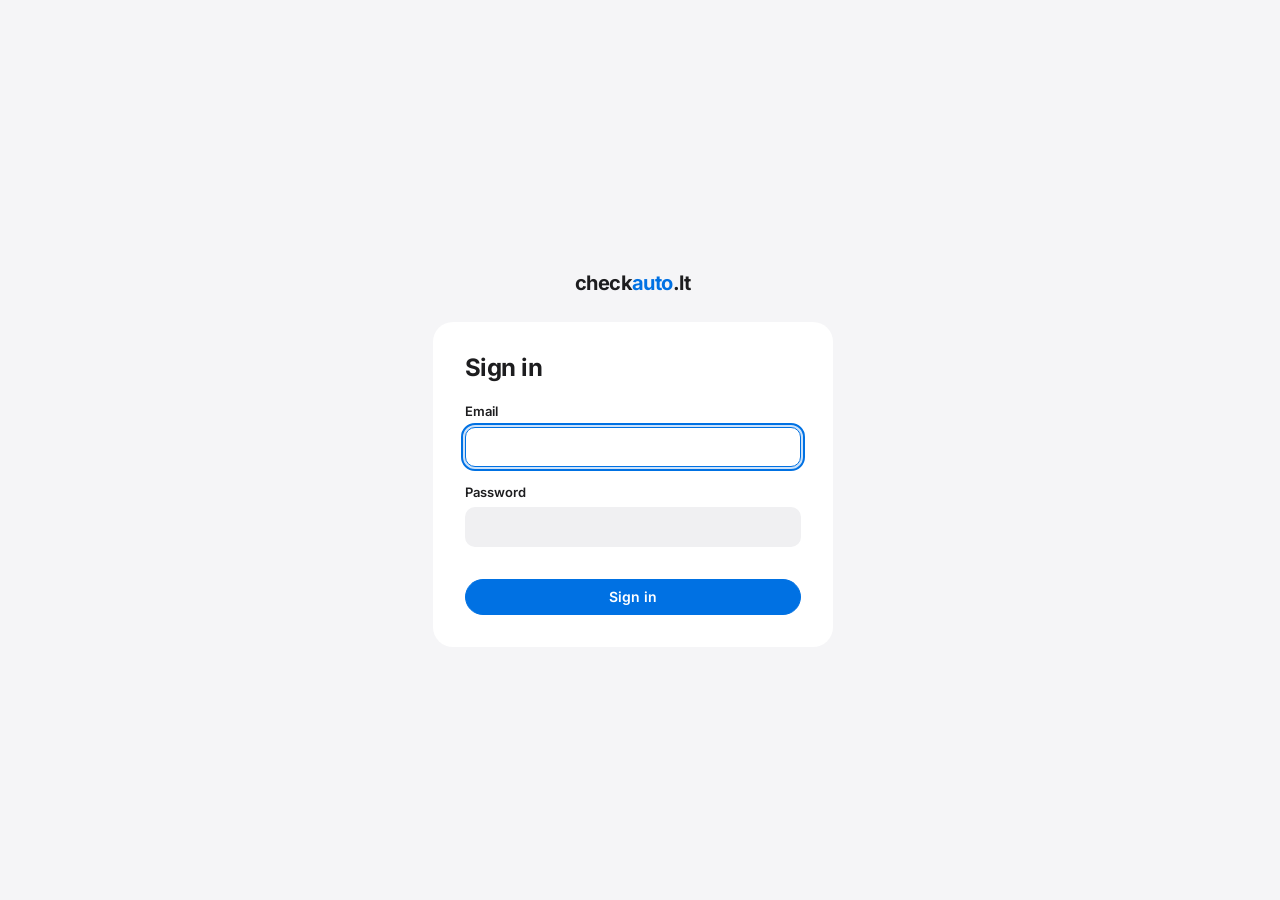
==== commit 4d261051: "Add slot matches Create schedule; clearer repeat wording; nav icons - Add slot uses the Create sched" ====
--- a/index.html
+++ b/index.html
@@ -9,7 +9,7 @@
   <script src="js/frame-guard.js?v=20260730-1"></script>
   <script defer src="js/startup-progress.js?v=20261004-4"></script>
   <title>Dashboard · checkauto.lt</title>
-  <link rel="stylesheet" href="admin.css?v=20261109-1">
+  <link rel="stylesheet" href="admin.css?v=20261109-3">
   <link rel="icon" type="image/svg+xml" href="favicon.svg">
 </head>
 <body class="admin-page" data-admin-page="dashboard">
@@ -28,6 +28,6 @@
     </div>
   </div>
 
-  <script type="module" src="js/admin.js?v=20261109-2"></script>
+  <script type="module" src="js/admin.js?v=20261109-3"></script>
 </body>
 </html>
--- a/admin.css
+++ b/admin.css
@@ -1208,6 +1208,46 @@
   mask-image: url("icons/repeat.svg");
 }
 
+.admin-icon-layout-dashboard {
+  -webkit-mask-image: url("icons/layout-dashboard.svg");
+  mask-image: url("icons/layout-dashboard.svg");
+}
+
+.admin-icon-clipboard-list {
+  -webkit-mask-image: url("icons/clipboard-list.svg");
+  mask-image: url("icons/clipboard-list.svg");
+}
+
+.admin-icon-calendar {
+  -webkit-mask-image: url("icons/calendar.svg");
+  mask-image: url("icons/calendar.svg");
+}
+
+.admin-icon-users {
+  -webkit-mask-image: url("icons/users.svg");
+  mask-image: url("icons/users.svg");
+}
+
+.admin-icon-receipt {
+  -webkit-mask-image: url("icons/receipt.svg");
+  mask-image: url("icons/receipt.svg");
+}
+
+.admin-icon-speakerphone {
+  -webkit-mask-image: url("icons/speakerphone.svg");
+  mask-image: url("icons/speakerphone.svg");
+}
+
+.admin-icon-building {
+  -webkit-mask-image: url("icons/building.svg");
+  mask-image: url("icons/building.svg");
+}
+
+.admin-icon-user-shield {
+  -webkit-mask-image: url("icons/user-shield.svg");
+  mask-image: url("icons/user-shield.svg");
+}
+
 .admin-icon-user {
   -webkit-mask-image: url("icons/user.svg");
   mask-image: url("icons/user.svg");
@@ -1343,7 +1383,6 @@
 .admin-slot-form label,
 .admin-day-schedule-form label,
 .admin-action-form label,
-.admin-repeat label,
 .admin-search {
   min-width: 0;
   display: grid;
@@ -3353,17 +3392,6 @@
   grid-column: 1 / -1;
 }
 
-.admin-repeat {
-  padding: var(--admin-space-3);
-  display: grid;
-  grid-template-columns: minmax(0, 1fr) minmax(7rem, 0.45fr);
-  align-items: end;
-  gap: var(--admin-space-3);
-  border: 1px solid var(--admin-border);
-  border-radius: var(--admin-control-radius);
-  background: var(--admin-surface-subtle);
-}
-
 .admin-checkbox {
   min-height: 2rem;
   padding: 0.25rem 0;
@@ -3379,10 +3407,6 @@
   width: 1rem;
   height: 1rem;
   margin: 0;
-}
-
-.admin-repeat [data-admin-repeat-weeks-wrap].is-disabled {
-  opacity: 0.55;
 }
 
 .admin-detail-note {
@@ -6815,15 +6839,7 @@
 }
 
 .admin-slot-form {
-  grid-template-columns: repeat(2, minmax(0, 1fr));
-}
-
-.admin-slot-form > label,
-.admin-slot-form > .admin-repeat,
-.admin-slot-form > .admin-form-error,
-.admin-slot-form > .admin-slot-series,
-.admin-slot-form > .admin-modal-footer {
-  grid-column: 1 / -1;
+  grid-template-columns: minmax(0, 1fr);
 }
 
 .admin-toast-root {
@@ -7287,10 +7303,6 @@
 
   .admin-detail-list,
 .admin-campaign-layout {
-    grid-template-columns: minmax(0, 1fr);
-  }
-
-  .admin-repeat {
     grid-template-columns: minmax(0, 1fr);
   }
 
@@ -7787,14 +7799,6 @@
 .admin-campaign-preview h3 { margin-block-end:.5rem; }
 .admin-day-schedule-form { gap:.875rem; }
 
-.admin-slot-editor-panel { --admin-modal-padding:1.25rem; }
-.admin-slot-form { gap:.75rem; }
-.admin-slot-form-time-grid { grid-column:1 / -1; min-width:0; display:grid; grid-template-columns:repeat(2,minmax(0,1fr)); gap:.75rem; }
-.admin-slot-form-time-grid > :first-child { grid-column:1 / -1; }
-.admin-slot-form-time-grid > label { min-width:0; display:grid; gap:.35rem; color:var(--admin-text); font-size:var(--admin-text-xs); font-weight:600; }
-.admin-slot-form-time-grid input { width:100%; }
-.admin-slot-form .admin-repeat { padding:.5rem 0; border:0; border-radius:0; background:transparent; }
-.admin-slot-form .admin-repeat[hidden] { display:none; }
 
 /* Task-first customer, invoice, staff, and availability dialogs. */
 
@@ -7804,13 +7808,9 @@
 .admin-day-schedule-form { gap:.625rem; }
 
 .admin-day-schedule-form > .admin-modal-actions { margin-block-start:.25rem; }
-.admin-slot-editor-panel { width:min(100%,28rem); }
-.admin-slot-form { gap:.625rem; }
-.admin-slot-form-time-grid { gap:.625rem; }
-.admin-slot-form .admin-repeat { display:flex; align-items:center; gap:.75rem; padding:.375rem 0 0; }
-.admin-slot-form .admin-repeat-toggle { min-height:2.5rem; padding:.25rem 0; border:0; background:transparent; }
-.admin-slot-form [data-admin-repeat-weeks-wrap][hidden] { display:none; }
-.admin-slot-form [data-admin-repeat-weeks-wrap] { flex:1; }
+/* Add slot shares the Create schedule layout: fields beside the day. */
+.admin-slot-editor-panel { --admin-modal-padding:1.5rem; width:min(100%,52rem); }
+.admin-slot-form { gap:.875rem; }
 
 /* Customer details stay close to the name; records read as one quiet list. */
 
@@ -8167,21 +8167,32 @@
 
 .admin-schedule-day {
   position: relative;
-  overflow: hidden;
+  margin-block: 0.5rem;
 }
 
 .admin-schedule-hour {
-  position: relative;
+  position: absolute;
+  inset-inline: 0;
+  height: 0;
+}
+
+.admin-schedule-hour::after {
+  content: "";
+  position: absolute;
+  inset-block-start: 0;
+  inset-inline: 2.75rem 0;
   border-block-start: 1px solid var(--admin-border);
 }
 
 .admin-schedule-hour span {
   position: absolute;
-  inset-block-start: 0.15rem;
+  inset-block-start: 0;
   inset-inline-start: 0;
   color: var(--admin-text-tertiary);
   font-size: 0.6875rem;
+  line-height: 1;
   font-variant-numeric: tabular-nums;
+  transform: translateY(-50%);
 }
 
 .admin-schedule-blocks {
@@ -8285,3 +8296,32 @@
   width: 0.875rem;
   height: 0.875rem;
 }
+
+/* Sidebar: an icon before every page name. */
+.admin-nav-group a {
+  gap: 0.625rem;
+}
+
+.admin-nav-group a > .admin-icon,
+.admin-nav-unavailable-label > .admin-icon {
+  width: 1.125rem;
+  height: 1.125rem;
+  flex: 0 0 1.125rem;
+  opacity: 0.85;
+}
+
+.admin-nav-group a.is-active > .admin-icon,
+.admin-nav-group a[aria-current="page"] > .admin-icon {
+  opacity: 1;
+}
+
+.admin-nav-unavailable-label {
+  display: inline-flex;
+  align-items: center;
+  gap: 0.625rem;
+}
+
+/* Same box as the links, so the icon and name line up with theirs. */
+.admin-nav-unavailable {
+  border: 1px solid transparent;
+}
